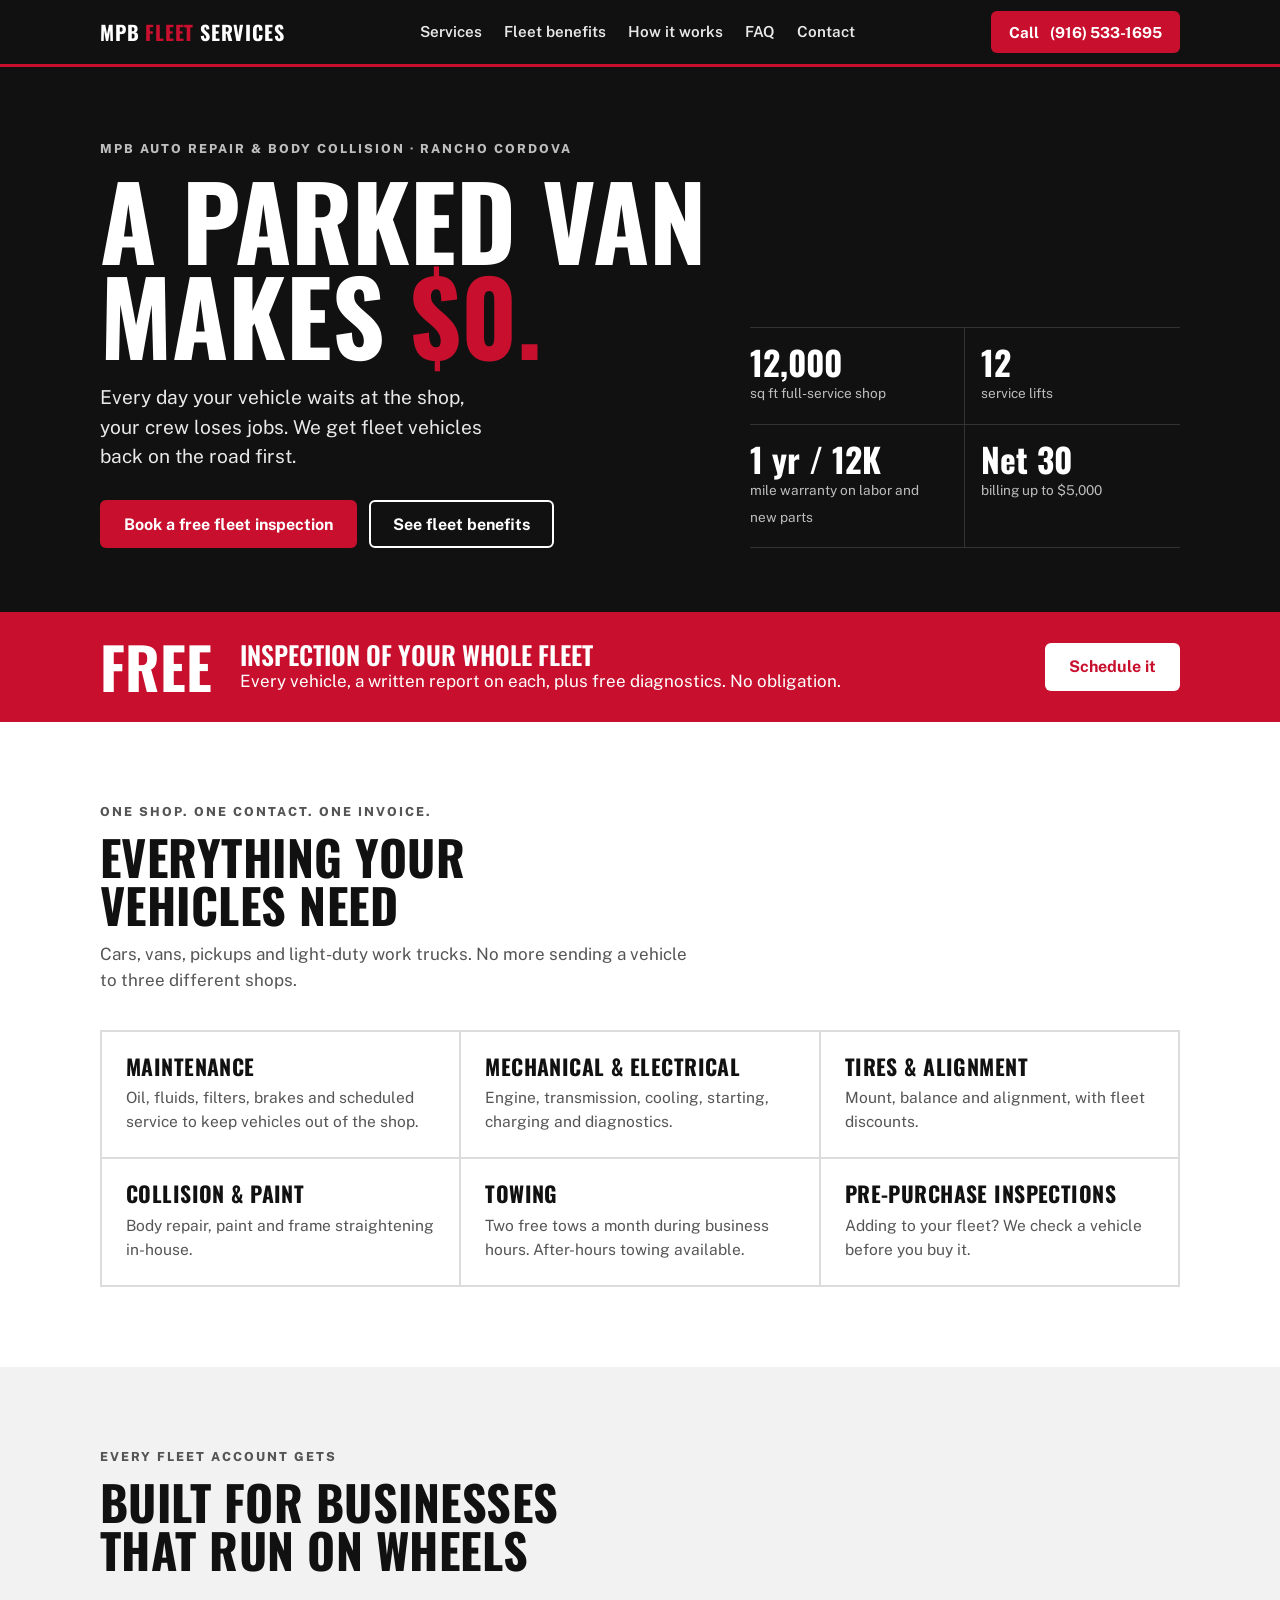
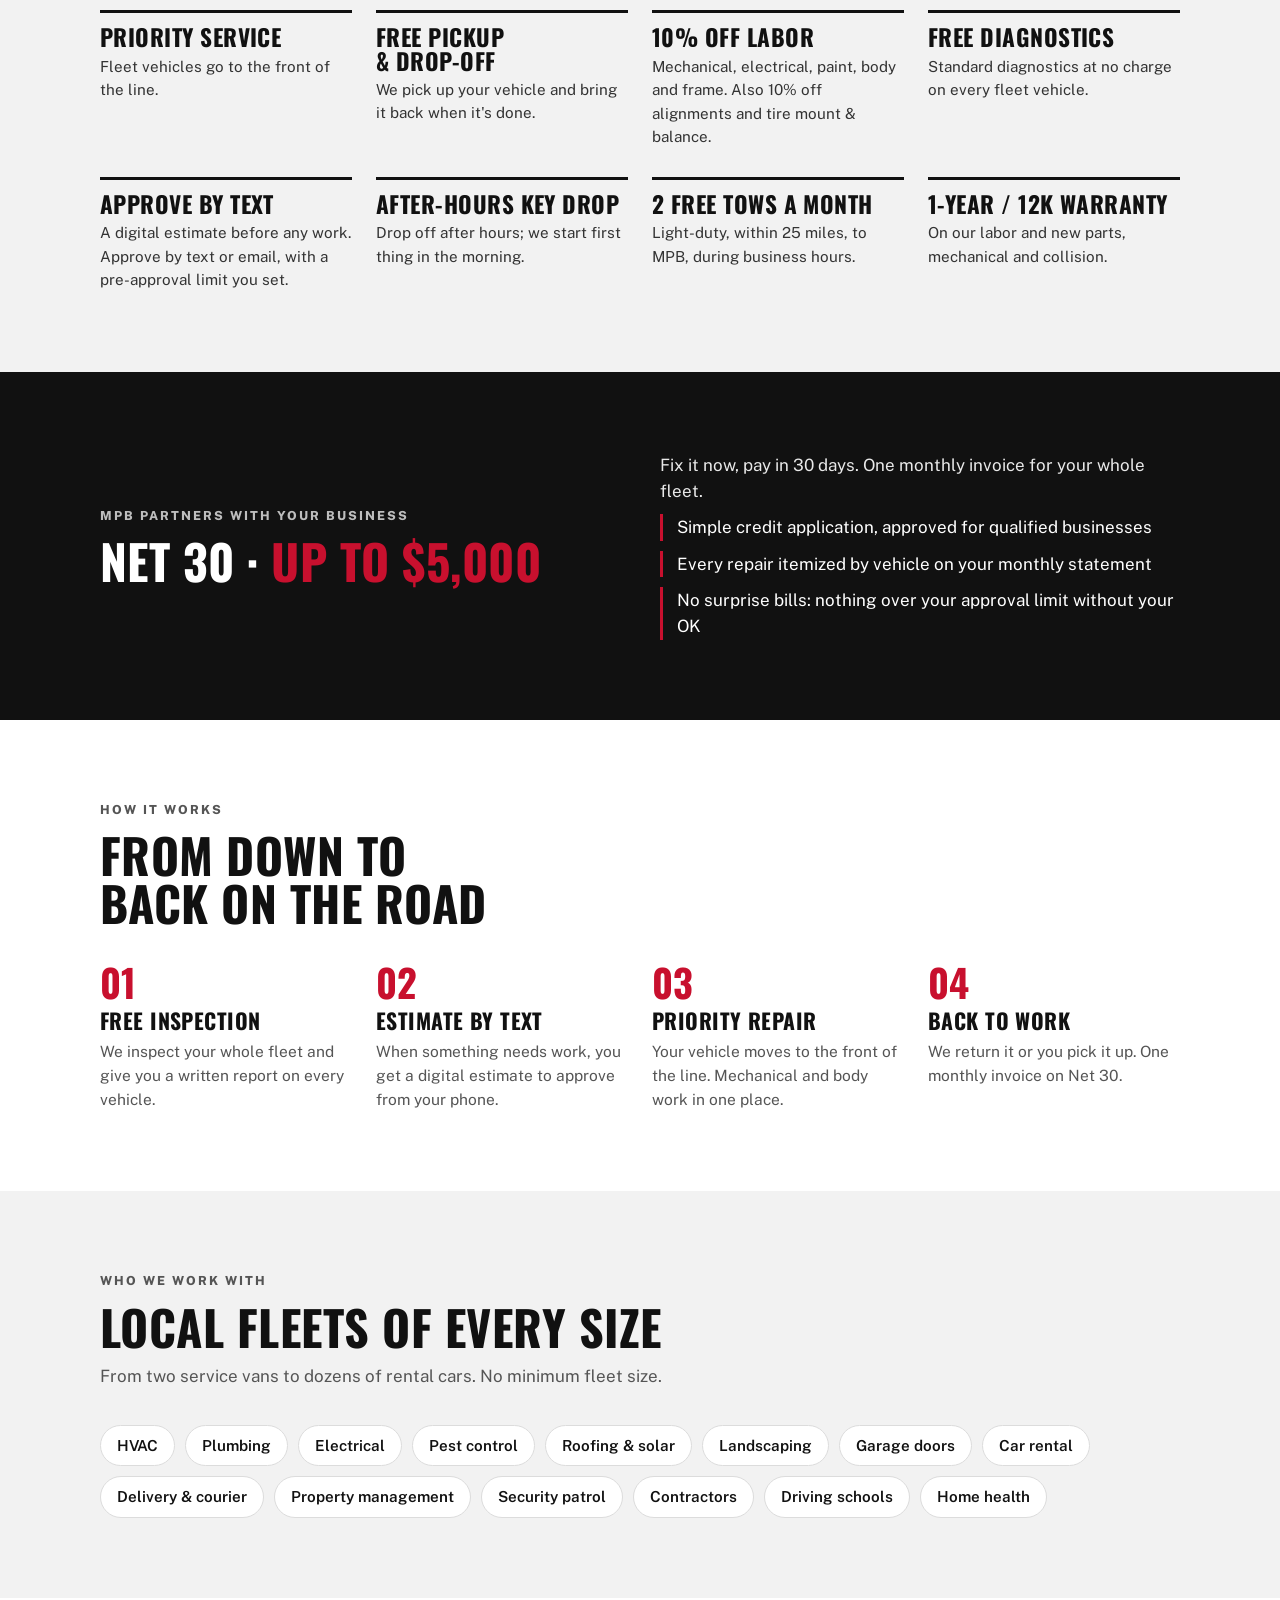
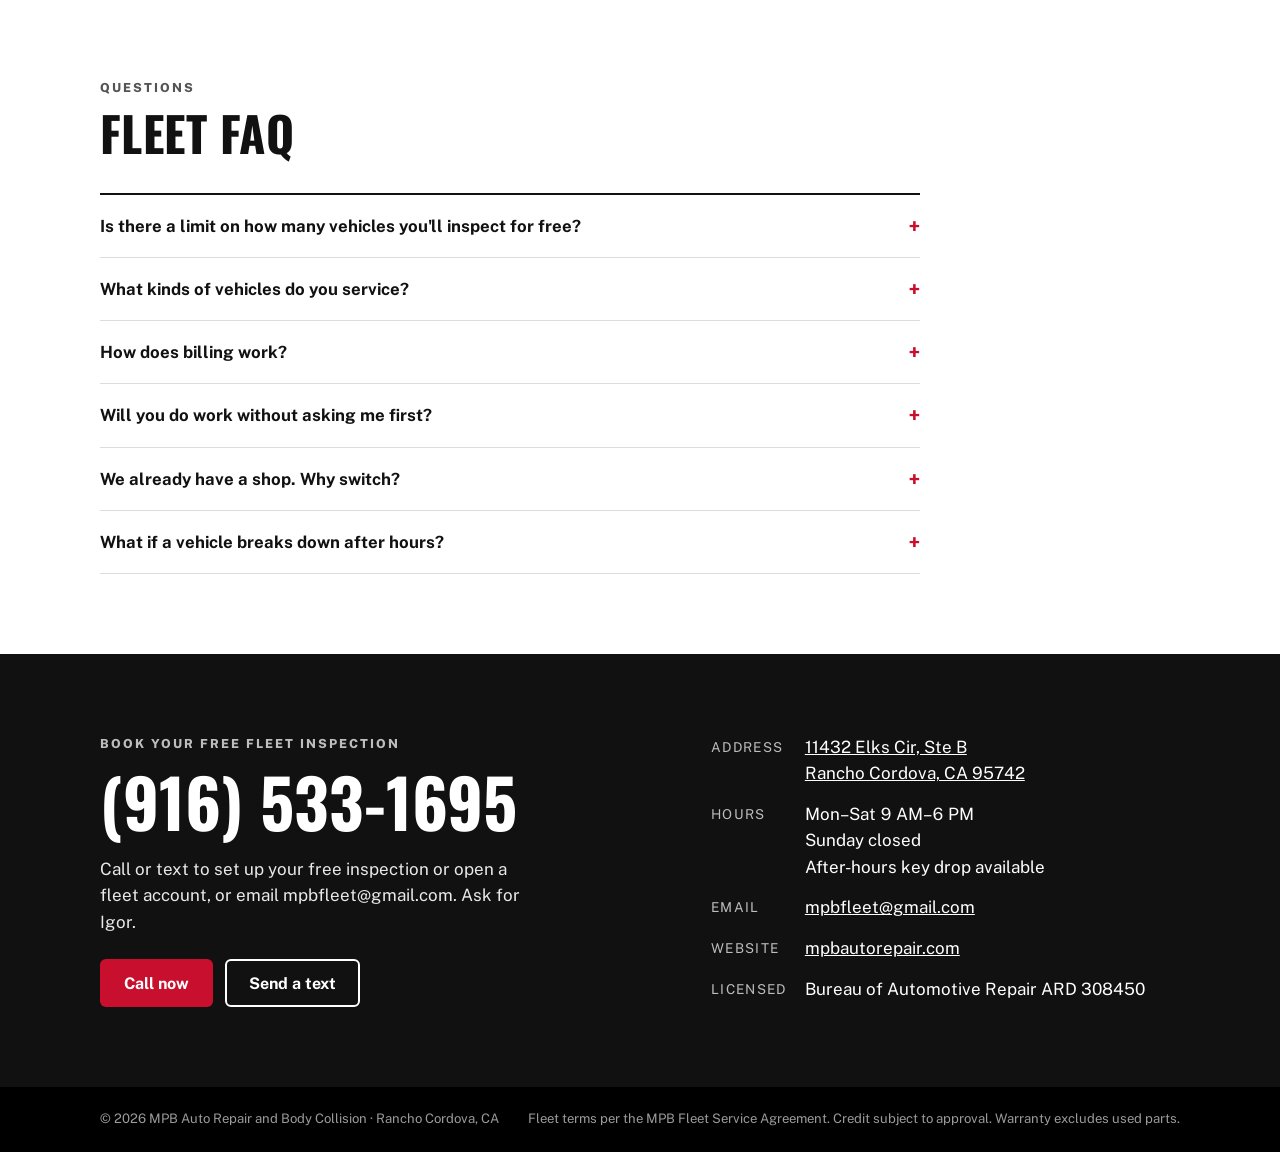
==== index.html @ bd76fc19 "Launch MPB Fleet Services website Co-Authored-By: Claude Opus 5.5 <noreply@anthropic.com> Claude-Ses" ====
<!doctype html>
<html lang="en">
<head>
<meta charset="utf-8">
<meta name="viewport" content="width=device-width,initial-scale=1,viewport-fit=cover">
<link rel="icon" href="data:image/svg+xml,%3Csvg xmlns='http://www.w3.org/2000/svg' viewBox='0 0 64 64'%3E%3Crect width='64' height='64' rx='10' fill='%23111'/%3E%3Ctext x='32' y='43' font-family='Arial' font-weight='700' font-size='26' fill='%23c8102e' text-anchor='middle'%3EMPB%3C/text%3E%3C/svg%3E">
<title>MPB Fleet Services</title>
<meta name="description" content="Fleet maintenance, mechanical, tires, collision and towing for local businesses in Rancho Cordova. Free fleet inspection, priority service and Net 30 billing.">
<link rel="preconnect" href="https://fonts.googleapis.com">
<link rel="stylesheet" href="https://fonts.googleapis.com/css2?family=Oswald:wght@500;600;700&family=Public+Sans:wght@400;500;600;800&display=swap">
<style>
/* Layout: brand-first single page. Black hero, white body, racing-red accents; one column of sections, grids collapse to one column on phones. Single deliberate look (no dark-mode swap). */
:root{
  --ink:#111111; --paper:#ffffff; --soft:#f2f2f2; --line:#dcdcdc; --muted:#555555; --red:#c8102e; --red-dark:#a00d24; --on-dark:#e9e9e9;
  --display:"Oswald","Arial Narrow",Arial,sans-serif; --body:"Public Sans","Helvetica Neue",Arial,sans-serif;
  --wrap:1120px; color-scheme:light;
}
*{box-sizing:border-box}
html{scroll-behavior:smooth}
@media (prefers-reduced-motion:reduce){html{scroll-behavior:auto}}
body{margin:0;background:var(--paper);color:var(--ink);font-family:var(--body);font-size:17px;line-height:1.55}
a{color:inherit}
.wrap{max-width:var(--wrap);margin:0 auto;padding-inline:20px}
h1,h2,h3{font-family:var(--display);text-transform:uppercase;line-height:1;margin:0;text-wrap:balance}
h2{font-size:clamp(2rem,4.5vw,3rem);letter-spacing:.01em}
h3{font-size:1.35rem;letter-spacing:.02em}
.eyebrow{font-size:.78rem;font-weight:800;letter-spacing:.16em;text-transform:uppercase;color:var(--muted)}
.btn{display:inline-flex;align-items:center;justify-content:center;gap:8px;min-height:48px;padding:12px 22px;border-radius:6px;font:700 1rem var(--body);text-decoration:none;border:2px solid transparent;cursor:pointer}
.btn.red{background:var(--red);color:#fff}.btn.red:hover{background:var(--red-dark)}
.btn.ghost{border-color:#fff;color:#fff}.btn.ghost:hover{background:#fff;color:var(--ink)}
.btn.dark{background:var(--ink);color:#fff}
.btn:focus-visible,a:focus-visible{outline:3px solid var(--red);outline-offset:3px}

/* header */
.top{position:sticky;top:env(safe-area-inset-top,0px);z-index:10;background:var(--ink);color:#fff;border-bottom:3px solid var(--red)}
.top .wrap{display:flex;align-items:center;justify-content:space-between;gap:16px;min-height:64px}
.brand{font-family:var(--display);font-weight:700;font-size:1.25rem;letter-spacing:.04em;text-decoration:none;white-space:nowrap}
.brand span{color:var(--red)}
.nav{display:flex;gap:22px;font-weight:600;font-size:.95rem}
.nav a{text-decoration:none;color:var(--on-dark)}.nav a:hover{color:#fff}
.top .btn{min-height:42px;padding:8px 16px;font-size:.95rem}
@media (max-width:860px){.nav{display:none}}
@media (max-width:520px){.top .num{display:none}.brand{font-size:1.1rem}}

/* hero */
.hero{background:var(--ink);color:#fff}
.hero .wrap{display:grid;grid-template-columns:minmax(0,1.4fr) minmax(0,1fr);gap:48px;padding-block:72px 64px;align-items:end}
.hero h1{font-size:clamp(2.6rem,9vw,6.4rem);line-height:.92}
.hero h1 em{font-style:normal;color:var(--red)}
.hero p{color:var(--on-dark);font-size:1.2rem;max-width:34ch;margin:22px 0 28px}
.cta{display:flex;gap:12px;flex-wrap:wrap}
.facts{display:grid;grid-template-columns:repeat(2,minmax(0,1fr));gap:0;border-top:1px solid #333}
.facts div{padding:18px 0;border-bottom:1px solid #333}
.facts div:nth-child(odd){padding-right:16px;border-right:1px solid #333}
.facts div:nth-child(even){padding-left:16px}
.facts b{display:block;font-family:var(--display);font-size:2.1rem;line-height:1;font-variant-numeric:tabular-nums}
.facts span{font-size:.85rem;color:#bdbdbd}
@media (max-width:860px){.hero .wrap{grid-template-columns:1fr;gap:36px;padding-block:48px}}

/* offer band */
.offer{background:var(--red);color:#fff}
.offer .wrap{display:flex;align-items:center;gap:28px;padding-block:26px;flex-wrap:wrap}
.offer .big{font-family:var(--display);font-weight:700;font-size:3.6rem;line-height:1}
.offer .txt{flex:1 1 320px;min-width:0}
.offer .txt strong{display:block;font-family:var(--display);font-weight:600;font-size:1.6rem;text-transform:uppercase;line-height:1.1}
.offer .btn{background:#fff;color:var(--red)}

section{padding-block:80px}
.head{display:flex;flex-direction:column;gap:12px;margin-bottom:36px;max-width:60ch}
.head p{margin:0;color:var(--muted)}

/* services */
.svc{display:grid;grid-template-columns:repeat(3,minmax(0,1fr));gap:2px;background:var(--line);border:2px solid var(--line)}
.svc article{background:var(--paper);padding:24px;display:flex;flex-direction:column;gap:8px;min-width:0}
.svc article p{margin:0;color:var(--muted);font-size:.97rem}
@media (max-width:860px){.svc{grid-template-columns:repeat(2,minmax(0,1fr))}}
@media (max-width:540px){.svc{grid-template-columns:1fr}}

/* benefits */
.benefits{background:var(--soft)}
.ben{display:grid;grid-template-columns:repeat(4,minmax(0,1fr));gap:28px 24px}
.ben div{border-top:3px solid var(--ink);padding-top:12px;display:flex;flex-direction:column;gap:6px;min-width:0}
.ben h3{font-size:1.45rem}
.ben p{margin:0;font-size:.95rem;color:#333}
@media (max-width:960px){.ben{grid-template-columns:repeat(2,minmax(0,1fr))}}
@media (max-width:480px){.ben{grid-template-columns:1fr}}

/* credit */
.credit{background:var(--ink);color:#fff}
.credit .wrap{display:grid;grid-template-columns:minmax(0,1fr) minmax(0,1fr);gap:40px;align-items:center}
.credit h2 span{color:var(--red)}
.credit p{color:var(--on-dark);margin:0 0 10px}
.credit ul{margin:0;padding:0;list-style:none;display:flex;flex-direction:column;gap:10px}
.credit li{border-left:3px solid var(--red);padding-left:14px}
@media (max-width:860px){.credit .wrap{grid-template-columns:1fr}}

/* steps */
.steps{display:grid;grid-template-columns:repeat(4,minmax(0,1fr));gap:24px;counter-reset:s}
.steps li{list-style:none;display:flex;flex-direction:column;gap:8px;min-width:0}
.steps li::before{counter-increment:s;content:counter(s,decimal-leading-zero);font-family:var(--display);font-weight:700;font-size:2.4rem;color:var(--red);line-height:1}
.steps p{margin:0;color:var(--muted);font-size:.97rem}
ol.steps{padding:0;margin:0}
@media (max-width:860px){.steps{grid-template-columns:repeat(2,minmax(0,1fr))}}
@media (max-width:480px){.steps{grid-template-columns:1fr}}

/* who */
.who{background:var(--soft)}
.tags{display:flex;flex-wrap:wrap;gap:10px}
.tags span{background:var(--paper);border:1px solid var(--line);border-radius:999px;padding:8px 16px;font-weight:600;font-size:.95rem}

/* faq */
.faq{display:flex;flex-direction:column;border-top:2px solid var(--ink);max-width:820px}
.faq details{border-bottom:1px solid var(--line)}
.faq summary{cursor:pointer;padding:18px 0;font-weight:700;font-size:1.05rem;list-style:none;display:flex;justify-content:space-between;gap:16px}
.faq summary::after{content:"+";font-family:var(--display);font-size:1.5rem;line-height:1;color:var(--red)}
.faq details[open] summary::after{content:"–"}
.faq p{margin:0 0 18px;color:#333;max-width:65ch}

/* contact */
.contact{background:var(--ink);color:#fff}
.contact .wrap{display:grid;grid-template-columns:minmax(0,1.2fr) minmax(0,1fr);gap:48px}
.contact .phone{font-family:var(--display);font-weight:700;font-size:clamp(2.6rem,7vw,4.2rem);line-height:1;text-decoration:none;display:inline-block;margin:14px 0 22px}
.contact dl{margin:0;display:grid;grid-template-columns:auto minmax(0,1fr);gap:10px 18px}
.contact dt{color:#bdbdbd;font-size:.85rem;text-transform:uppercase;letter-spacing:.1em;padding-top:3px}
.contact dd{margin:0}
.hours{font-variant-numeric:tabular-nums}
@media (max-width:860px){.contact .wrap{grid-template-columns:1fr;gap:36px}}

footer{background:#000;color:#9a9a9a;font-size:.82rem;padding-block:22px}
footer .wrap{display:flex;justify-content:space-between;gap:12px;flex-wrap:wrap}
</style>
<meta property="og:title" content="MPB Fleet Services · Rancho Cordova">
<meta property="og:description" content="Free inspection of your whole fleet. Priority service, free pickup and drop-off, Net 30 billing.">
</head>
<body>
<header class="top">
  <div class="wrap">
    <a class="brand" href="#top">MPB <span>FLEET</span> SERVICES</a>
    <nav class="nav" aria-label="Sections">
      <a href="#services">Services</a>
      <a href="#benefits">Fleet benefits</a>
      <a href="#how">How it works</a>
      <a href="#faq">FAQ</a>
      <a href="#contact">Contact</a>
    </nav>
    <a class="btn red" href="tel:+19165331695">Call<span class="num">&nbsp;(916) 533-1695</span></a>
  </div>
</header>

<main id="top">
  <div class="hero">
    <div class="wrap">
      <div>
        <div class="eyebrow" style="color:#bdbdbd">MPB Auto Repair &amp; Body Collision · Rancho Cordova</div>
        <h1 style="margin-top:14px"><span style="white-space:nowrap">A parked van</span><br>makes <em>$0.</em></h1>
        <p>Every day your vehicle waits at the shop, your crew loses jobs. We get fleet vehicles back on the road first.</p>
        <div class="cta">
          <a class="btn red" href="#contact">Book a free fleet inspection</a>
          <a class="btn ghost" href="#benefits">See fleet benefits</a>
        </div>
      </div>
      <div class="facts" aria-label="Shop at a glance">
        <div><b>12,000</b><span>sq ft full-service shop</span></div>
        <div><b>12</b><span>service lifts</span></div>
        <div><b>1 yr / 12K</b><span>mile warranty on labor and new parts</span></div>
        <div><b>Net 30</b><span>billing up to $5,000</span></div>
      </div>
    </div>
  </div>

  <div class="offer">
    <div class="wrap">
      <div class="big">FREE</div>
      <div class="txt"><strong>Inspection of your whole fleet</strong>Every vehicle, a written report on each, plus free diagnostics. No obligation.</div>
      <a class="btn" href="#contact">Schedule it</a>
    </div>
  </div>

  <section id="services">
    <div class="wrap">
      <div class="head">
        <div class="eyebrow">One shop. One contact. One invoice.</div>
        <h2>Everything your vehicles need</h2>
        <p>Cars, vans, pickups and light-duty work trucks. No more sending a vehicle to three different shops.</p>
      </div>
      <div class="svc">
        <article><h3>Maintenance</h3><p>Oil, fluids, filters, brakes and scheduled service to keep vehicles out of the shop.</p></article>
        <article><h3>Mechanical &amp; electrical</h3><p>Engine, transmission, cooling, starting, charging and diagnostics.</p></article>
        <article><h3>Tires &amp; alignment</h3><p>Mount, balance and alignment, with fleet discounts.</p></article>
        <article><h3>Collision &amp; paint</h3><p>Body repair, paint and frame straightening in-house.</p></article>
        <article><h3>Towing</h3><p>Two free tows a month during business hours. After-hours towing available.</p></article>
        <article><h3>Pre-purchase inspections</h3><p>Adding to your fleet? We check a vehicle before you buy it.</p></article>
      </div>
    </div>
  </section>

  <section id="benefits" class="benefits">
    <div class="wrap">
      <div class="head">
        <div class="eyebrow">Every fleet account gets</div>
        <h2>Built for businesses that run on wheels</h2>
      </div>
      <div class="ben">
        <div><h3>Priority service</h3><p>Fleet vehicles go to the front of the line.</p></div>
        <div><h3>Free pickup &amp; drop-off</h3><p>We pick up your vehicle and bring it back when it's done.</p></div>
        <div><h3>10% off labor</h3><p>Mechanical, electrical, paint, body and frame. Also 10% off alignments and tire mount &amp; balance.</p></div>
        <div><h3>Free diagnostics</h3><p>Standard diagnostics at no charge on every fleet vehicle.</p></div>
        <div><h3>Approve by text</h3><p>A digital estimate before any work. Approve by text or email, with a pre-approval limit you set.</p></div>
        <div><h3>After-hours key drop</h3><p>Drop off after hours; we start first thing in the morning.</p></div>
        <div><h3>2 free tows a month</h3><p>Light-duty, within 25 miles, to MPB, during business hours.</p></div>
        <div><h3>1-year / 12K warranty</h3><p>On our labor and new parts, mechanical and collision.</p></div>
      </div>
    </div>
  </section>

  <section class="credit">
    <div class="wrap">
      <div>
        <div class="eyebrow" style="color:#bdbdbd">MPB partners with your business</div>
        <h2 style="margin-top:12px">Net 30 · <span>up to $5,000</span></h2>
      </div>
      <div>
        <p>Fix it now, pay in 30 days. One monthly invoice for your whole fleet.</p>
        <ul>
          <li>Simple credit application, approved for qualified businesses</li>
          <li>Every repair itemized by vehicle on your monthly statement</li>
          <li>No surprise bills: nothing over your approval limit without your OK</li>
        </ul>
      </div>
    </div>
  </section>

  <section id="how">
    <div class="wrap">
      <div class="head">
        <div class="eyebrow">How it works</div>
        <h2>From down to back on the road</h2>
      </div>
      <ol class="steps">
        <li><h3>Free inspection</h3><p>We inspect your whole fleet and give you a written report on every vehicle.</p></li>
        <li><h3>Estimate by text</h3><p>When something needs work, you get a digital estimate to approve from your phone.</p></li>
        <li><h3>Priority repair</h3><p>Your vehicle moves to the front of the line. Mechanical and body work in one place.</p></li>
        <li><h3>Back to work</h3><p>We return it or you pick it up. One monthly invoice on Net 30.</p></li>
      </ol>
    </div>
  </section>

  <section class="who">
    <div class="wrap">
      <div class="head">
        <div class="eyebrow">Who we work with</div>
        <h2>Local fleets of every size</h2>
        <p>From two service vans to dozens of rental cars. No minimum fleet size.</p>
      </div>
      <div class="tags">
        <span>HVAC</span><span>Plumbing</span><span>Electrical</span><span>Pest control</span><span>Roofing &amp; solar</span><span>Landscaping</span><span>Garage doors</span><span>Car rental</span><span>Delivery &amp; courier</span><span>Property management</span><span>Security patrol</span><span>Contractors</span><span>Driving schools</span><span>Home health</span>
      </div>
    </div>
  </section>

  <section id="faq">
    <div class="wrap">
      <div class="head"><div class="eyebrow">Questions</div><h2>Fleet FAQ</h2></div>
      <div class="faq">
        <details><summary>Is there a limit on how many vehicles you'll inspect for free?</summary><p>No. We'll inspect every vehicle in your fleet and give you a written report on each one.</p></details>
        <details><summary>What kinds of vehicles do you service?</summary><p>Cars, vans, pickups and light-duty work trucks. We don't service heavy commercial trucks.</p></details>
        <details><summary>How does billing work?</summary><p>Approved fleet accounts get Net 30 terms with up to $5,000 in credit and one monthly invoice. You can also pay per visit.</p></details>
        <details><summary>Will you do work without asking me first?</summary><p>No. Every repair starts with a digital estimate. You approve by text or email, and you set a pre-approval limit so small jobs don't wait on a call.</p></details>
        <details><summary>We already have a shop. Why switch?</summary><p>You don't have to switch everything. Many fleets use us for overflow, body work, or when their main shop is backed up. The free inspection is a no-risk way to see how we work.</p></details>
        <details><summary>What if a vehicle breaks down after hours?</summary><p>Use our after-hours key drop and we'll start first thing. Emergency and after-hours towing is available and billed separately.</p></details>
      </div>
    </div>
  </section>

  <section id="contact" class="contact">
    <div class="wrap">
      <div>
        <div class="eyebrow" style="color:#bdbdbd">Book your free fleet inspection</div>
        <a class="phone" href="tel:+19165331695">(916) 533-1695</a>
        <p style="color:var(--on-dark);max-width:44ch;margin:0 0 24px">Call or text to set up your free inspection or open a fleet account, or email mpbfleet@gmail.com. Ask for Igor.</p>
        <div class="cta"><a class="btn red" href="tel:+19165331695">Call now</a><a class="btn ghost" href="sms:+19165331695">Send a text</a></div>
      </div>
      <dl>
        <dt>Address</dt><dd><a href="https://www.google.com/maps/search/?api=1&amp;query=11432+Elks+Cir+Ste+B+Rancho+Cordova+CA+95742">11432 Elks Cir, Ste B<br>Rancho Cordova, CA 95742</a></dd>
        <dt>Hours</dt><dd class="hours">Mon–Sat 9 AM–6 PM<br>Sunday closed<br>After-hours key drop available</dd>
        <dt>Email</dt><dd><a href="mailto:mpbfleet@gmail.com">mpbfleet@gmail.com</a></dd>
        <dt>Website</dt><dd><a href="https://mpbautorepair.com">mpbautorepair.com</a></dd>
        <dt>Licensed</dt><dd>Bureau of Automotive Repair ARD 308450</dd>
      </dl>
    </div>
  </section>
</main>

<footer>
  <div class="wrap">
    <span>© 2026 MPB Auto Repair and Body Collision · Rancho Cordova, CA</span>
    <span>Fleet terms per the MPB Fleet Service Agreement. Credit subject to approval. Warranty excludes used parts.</span>
  </div>
</footer>

</body>
</html>
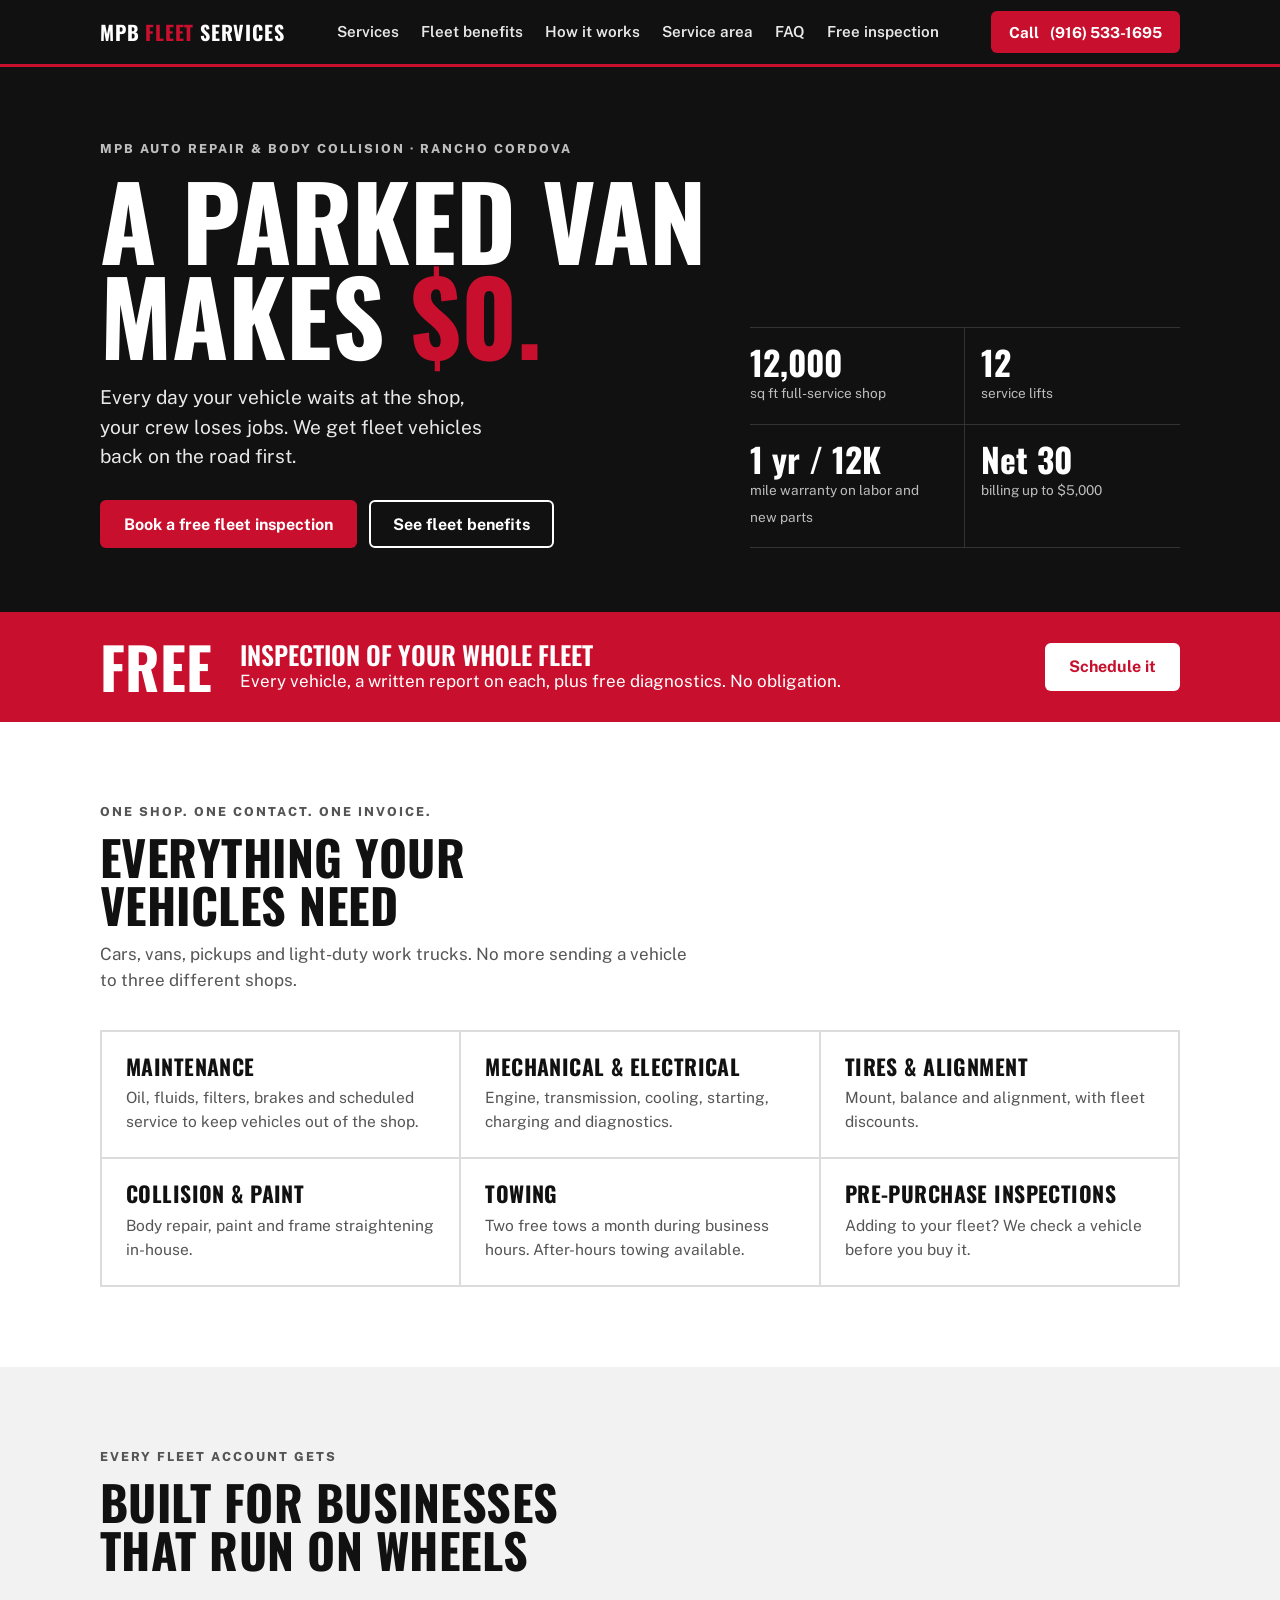
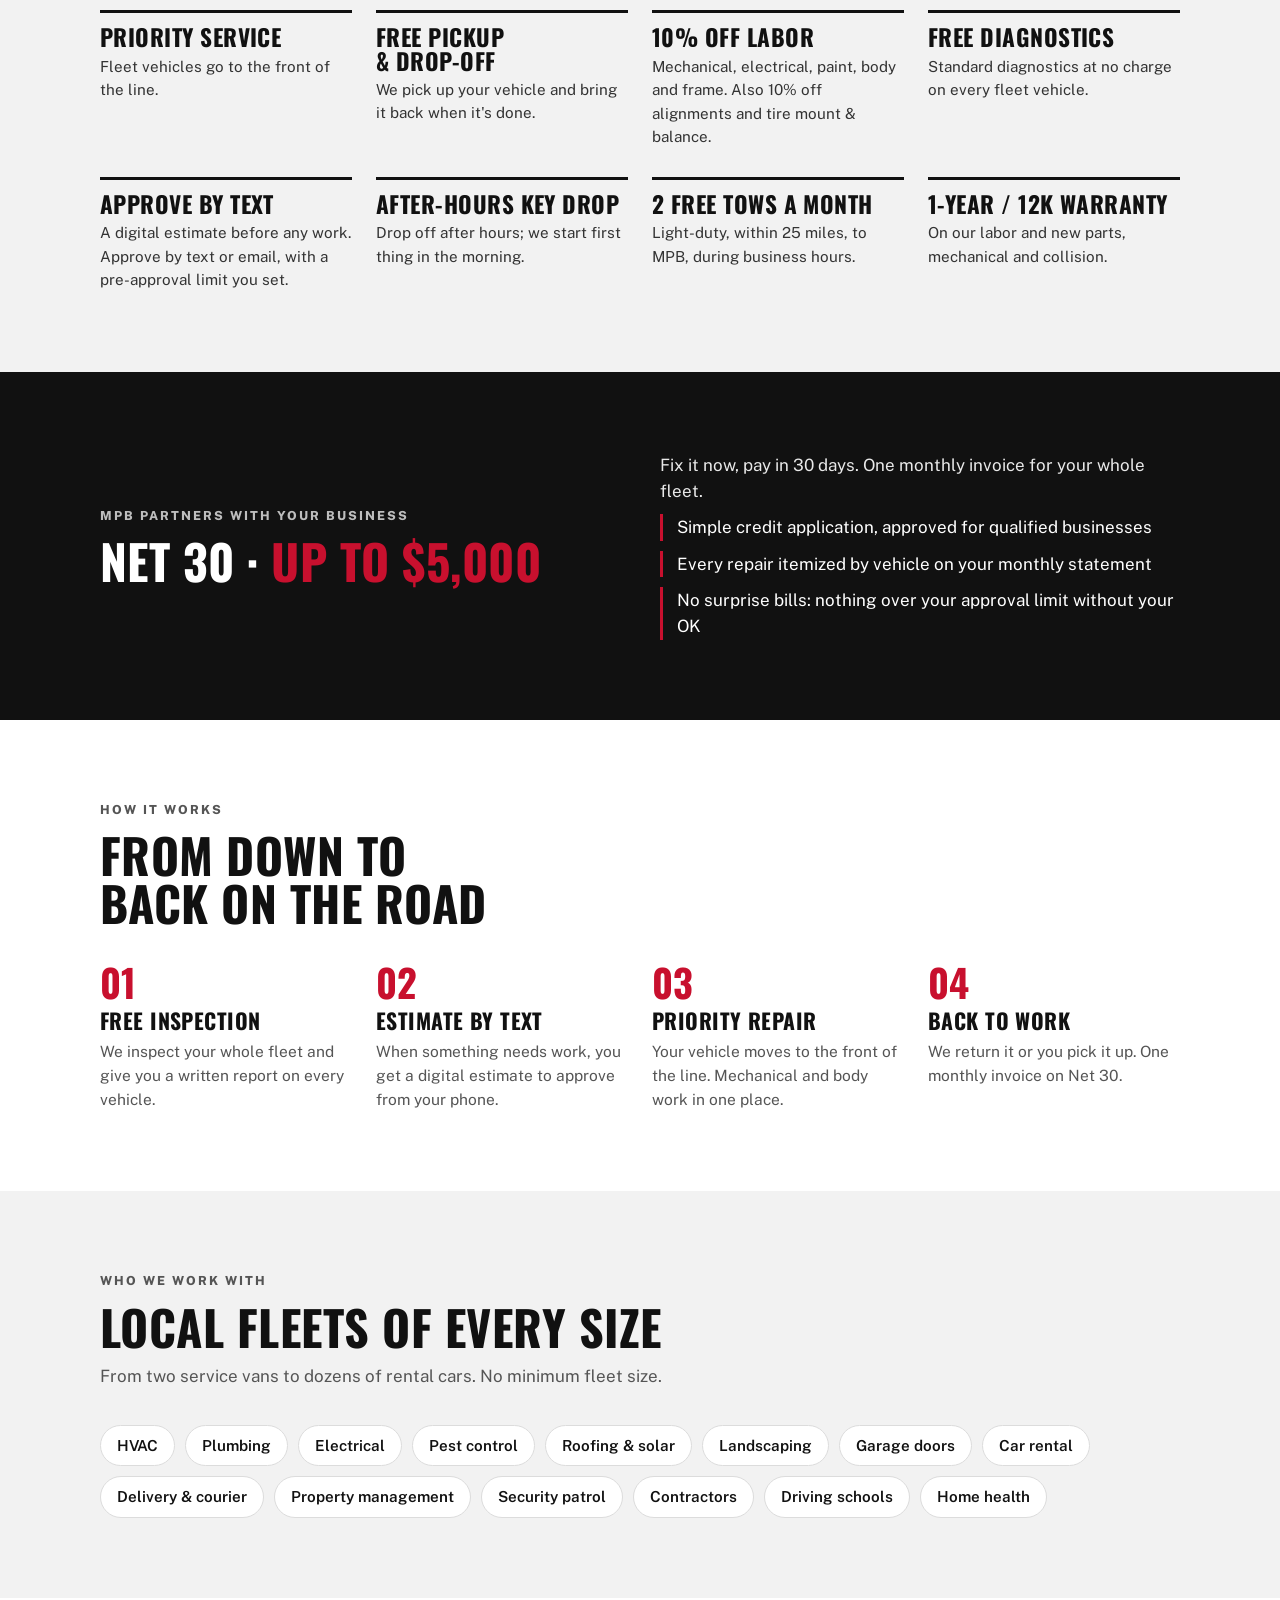
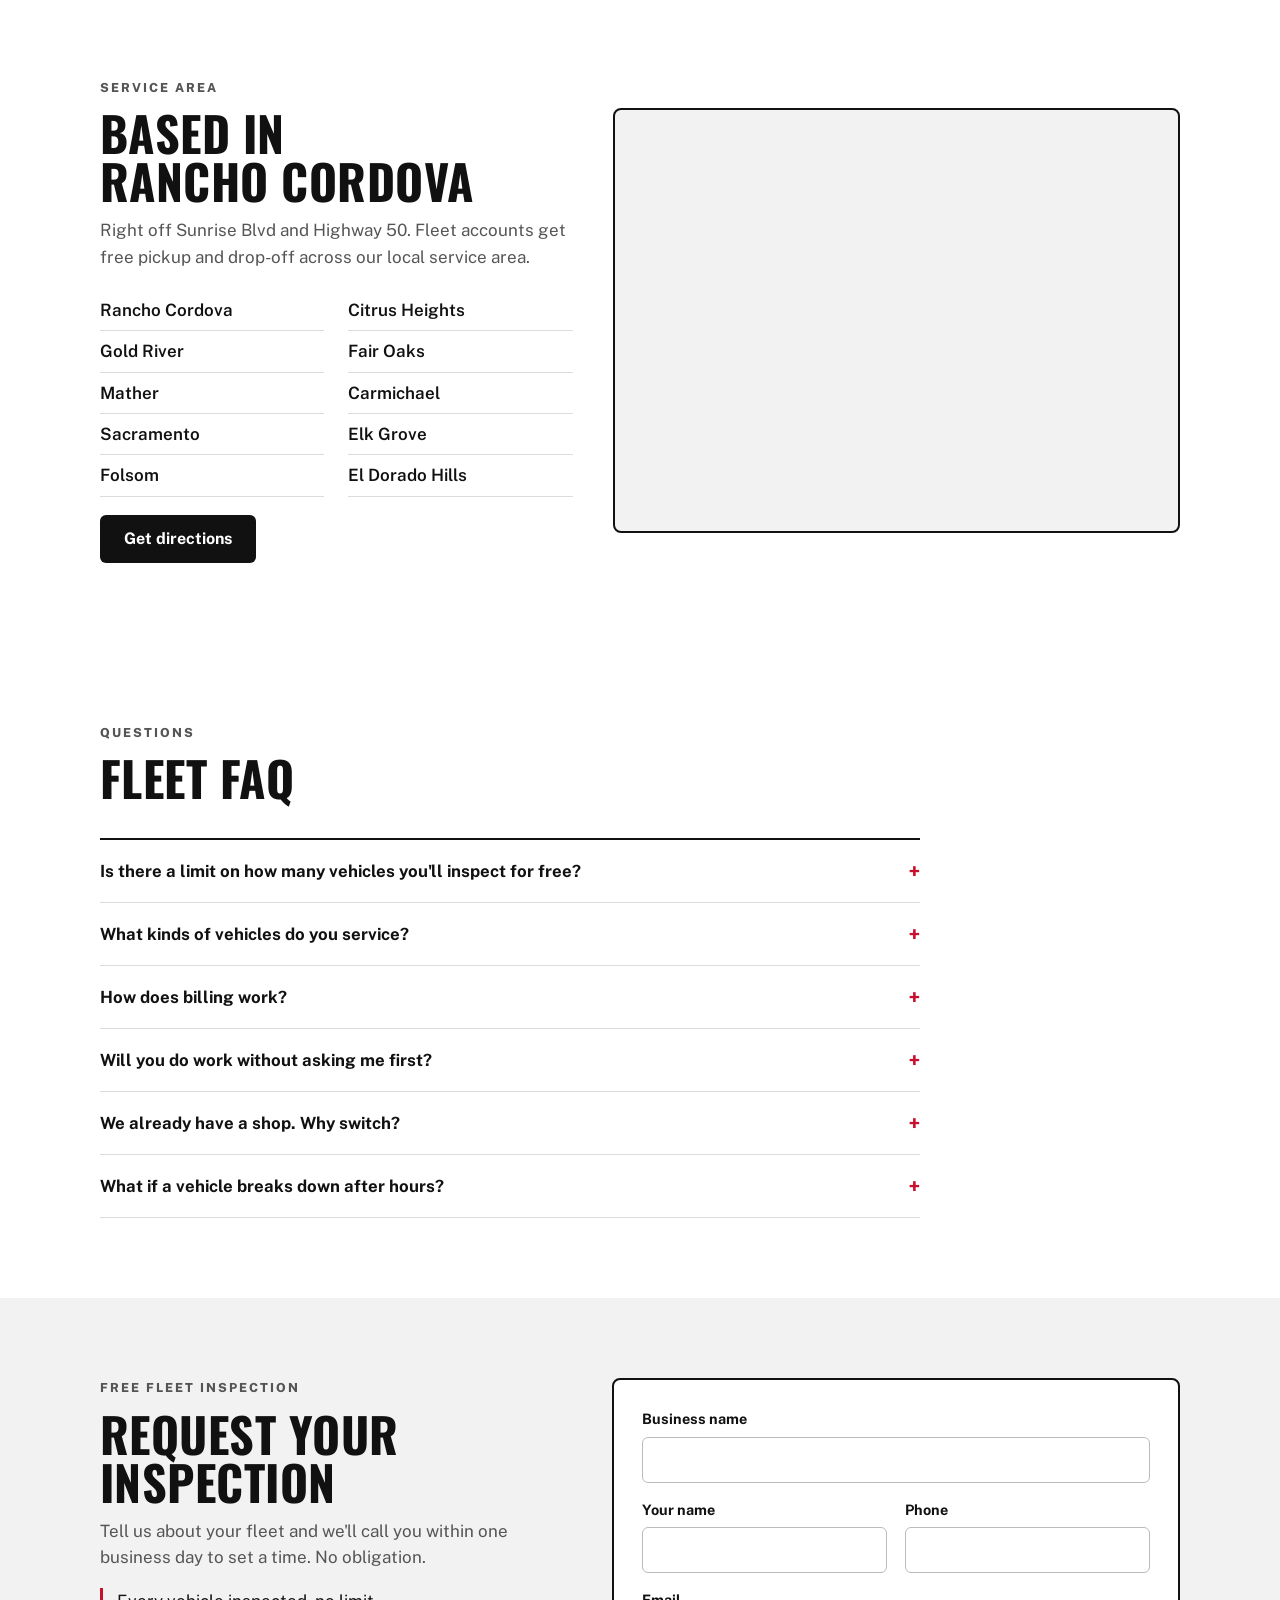
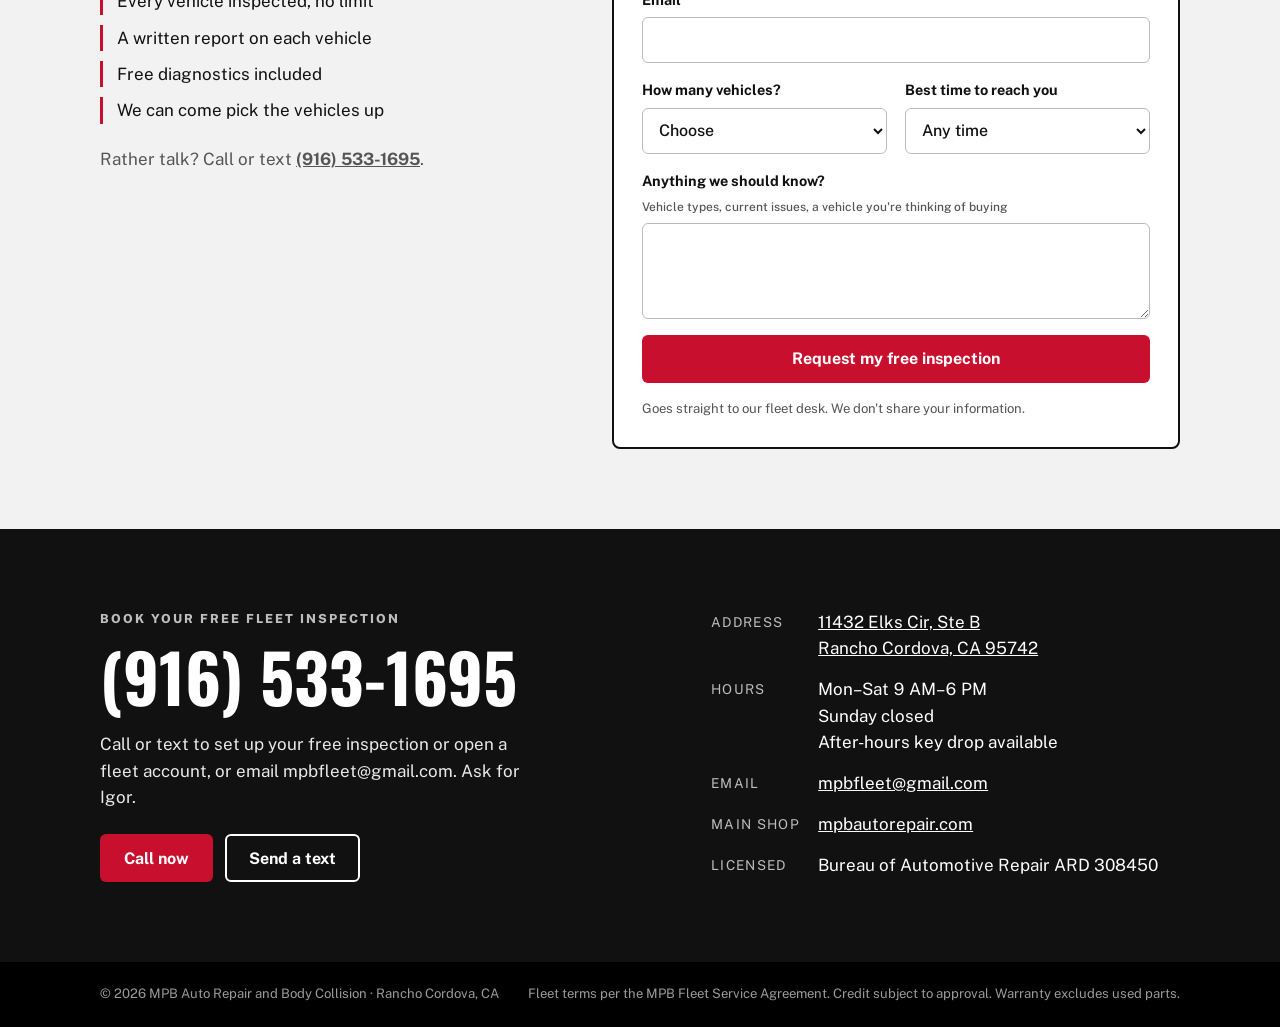
==== commit 3ca48632: "Add free inspection request form, service area map, thank-you and 404 pages, SEO basics Co-Authored-" ====
--- a/index.html
+++ b/index.html
@@ -4,7 +4,7 @@
 <meta charset="utf-8">
 <meta name="viewport" content="width=device-width,initial-scale=1,viewport-fit=cover">
 <link rel="icon" href="data:image/svg+xml,%3Csvg xmlns='http://www.w3.org/2000/svg' viewBox='0 0 64 64'%3E%3Crect width='64' height='64' rx='10' fill='%23111'/%3E%3Ctext x='32' y='43' font-family='Arial' font-weight='700' font-size='26' fill='%23c8102e' text-anchor='middle'%3EMPB%3C/text%3E%3C/svg%3E">
-<title>MPB Fleet Services</title>
+<title>MPB Fleet Services · Fleet Repair in Rancho Cordova, CA</title>
 <meta name="description" content="Fleet maintenance, mechanical, tires, collision and towing for local businesses in Rancho Cordova. Free fleet inspection, priority service and Net 30 billing.">
 <link rel="preconnect" href="https://fonts.googleapis.com">
 <link rel="stylesheet" href="https://fonts.googleapis.com/css2?family=Oswald:wght@500;600;700&family=Public+Sans:wght@400;500;600;800&display=swap">
@@ -65,7 +65,7 @@
 .offer .txt strong{display:block;font-family:var(--display);font-weight:600;font-size:1.6rem;text-transform:uppercase;line-height:1.1}
 .offer .btn{background:#fff;color:var(--red)}
 
-section{padding-block:80px}
+section{padding-block:80px;scroll-margin-top:64px}
 .head{display:flex;flex-direction:column;gap:12px;margin-bottom:36px;max-width:60ch}
 .head p{margin:0;color:var(--muted)}
 
@@ -126,11 +126,43 @@
 .hours{font-variant-numeric:tabular-nums}
 @media (max-width:860px){.contact .wrap{grid-template-columns:1fr;gap:36px}}
 
+/* request form */
+.request{background:var(--soft)}
+.request .wrap{display:grid;grid-template-columns:minmax(0,.9fr) minmax(0,1.1fr);gap:48px;align-items:start}
+.request ul{margin:18px 0 0;padding:0;list-style:none;display:flex;flex-direction:column;gap:10px}
+.request li{border-left:3px solid var(--red);padding-left:14px}
+form.card{background:var(--paper);border:2px solid var(--ink);border-radius:8px;padding:28px;display:grid;grid-template-columns:repeat(2,minmax(0,1fr));gap:16px 18px}
+form.card .full{grid-column:1/-1}
+form.card label{display:flex;flex-direction:column;gap:6px;font-weight:700;font-size:.9rem;min-width:0}
+form.card label small{font-weight:500;color:var(--muted)}
+form.card input,form.card select,form.card textarea{font:500 1rem var(--body);color:var(--ink);background:#fff;border:1.5px solid #bbb;border-radius:6px;padding:11px 12px;min-height:46px;width:100%}
+form.card textarea{min-height:96px;resize:vertical}
+form.card input:focus,form.card select:focus,form.card textarea:focus{outline:3px solid var(--red);outline-offset:1px;border-color:var(--ink)}
+form.card .btn{width:100%}
+form.card .note{font-size:.82rem;color:var(--muted);margin:0}
+.hp{position:absolute;left:-9999px}
+@media (max-width:860px){.request .wrap{grid-template-columns:1fr;gap:32px}}
+@media (max-width:520px){form.card{grid-template-columns:1fr;padding:20px}}
+
+/* service area */
+.area .wrap{display:grid;grid-template-columns:minmax(0,1fr) minmax(0,1.2fr);gap:40px;align-items:center}
+.area .map{aspect-ratio:4/3;width:100%;border:2px solid var(--ink);border-radius:8px;overflow:hidden;background:var(--soft)}
+.area iframe{width:100%;height:100%;border:0;display:block}
+.cities{columns:2;column-gap:24px;margin:20px 0 0;padding:0;list-style:none}
+.cities li{padding:7px 0;border-bottom:1px solid var(--line);font-weight:600;break-inside:avoid}
+@media (max-width:860px){.area .wrap{grid-template-columns:1fr}}
+
 footer{background:#000;color:#9a9a9a;font-size:.82rem;padding-block:22px}
 footer .wrap{display:flex;justify-content:space-between;gap:12px;flex-wrap:wrap}
 </style>
+<link rel="canonical" href="https://mpbfleet.com/">
+<meta property="og:type" content="website">
+<meta property="og:url" content="https://mpbfleet.com/">
 <meta property="og:title" content="MPB Fleet Services · Rancho Cordova">
 <meta property="og:description" content="Free inspection of your whole fleet. Priority service, free pickup and drop-off, Net 30 billing.">
+<script type="application/ld+json">
+{"@context":"https://schema.org","@type":"AutoRepair","name":"MPB Fleet Services","alternateName":"MPB Auto Repair and Body Collision","url":"https://mpbfleet.com/","telephone":"+1-916-533-1695","email":"mpbfleet@gmail.com","address":{"@type":"PostalAddress","streetAddress":"11432 Elks Cir, Ste B","addressLocality":"Rancho Cordova","addressRegion":"CA","postalCode":"95742","addressCountry":"US"},"openingHoursSpecification":[{"@type":"OpeningHoursSpecification","dayOfWeek":["Monday","Tuesday","Wednesday","Thursday","Friday","Saturday"],"opens":"09:00","closes":"18:00"}],"areaServed":["Rancho Cordova","Gold River","Mather","Sacramento","Folsom","Citrus Heights","Fair Oaks","Carmichael","Elk Grove","El Dorado Hills"],"sameAs":["https://mpbautorepair.com"]}
+</script>
 </head>
 <body>
 <header class="top">
@@ -140,8 +172,9 @@
       <a href="#services">Services</a>
       <a href="#benefits">Fleet benefits</a>
       <a href="#how">How it works</a>
+      <a href="#area">Service area</a>
       <a href="#faq">FAQ</a>
-      <a href="#contact">Contact</a>
+      <a href="#request">Free inspection</a>
     </nav>
     <a class="btn red" href="tel:+19165331695">Call<span class="num">&nbsp;(916) 533-1695</span></a>
   </div>
@@ -155,7 +188,7 @@
         <h1 style="margin-top:14px"><span style="white-space:nowrap">A parked van</span><br>makes <em>$0.</em></h1>
         <p>Every day your vehicle waits at the shop, your crew loses jobs. We get fleet vehicles back on the road first.</p>
         <div class="cta">
-          <a class="btn red" href="#contact">Book a free fleet inspection</a>
+          <a class="btn red" href="#request">Book a free fleet inspection</a>
           <a class="btn ghost" href="#benefits">See fleet benefits</a>
         </div>
       </div>
@@ -172,7 +205,7 @@
     <div class="wrap">
       <div class="big">FREE</div>
       <div class="txt"><strong>Inspection of your whole fleet</strong>Every vehicle, a written report on each, plus free diagnostics. No obligation.</div>
-      <a class="btn" href="#contact">Schedule it</a>
+      <a class="btn" href="#request">Schedule it</a>
     </div>
   </div>
 
@@ -258,6 +291,23 @@
     </div>
   </section>
 
+  <section id="area" class="area">
+    <div class="wrap">
+      <div>
+        <div class="head" style="margin-bottom:0">
+          <div class="eyebrow">Service area</div>
+          <h2>Based in Rancho Cordova</h2>
+          <p>Right off Sunrise Blvd and Highway 50. Fleet accounts get free pickup and drop-off across our local service area.</p>
+        </div>
+        <ul class="cities">
+          <li>Rancho Cordova</li><li>Gold River</li><li>Mather</li><li>Sacramento</li><li>Folsom</li><li>Citrus Heights</li><li>Fair Oaks</li><li>Carmichael</li><li>Elk Grove</li><li>El Dorado Hills</li>
+        </ul>
+        <p style="margin:18px 0 0"><a class="btn dark" href="https://www.google.com/maps/dir/?api=1&amp;destination=11432+Elks+Cir+Ste+B+Rancho+Cordova+CA+95742">Get directions</a></p>
+      </div>
+      <div class="map"><iframe title="Map to MPB at 11432 Elks Cir, Rancho Cordova" loading="lazy" referrerpolicy="no-referrer-when-downgrade" src="https://maps.google.com/maps?q=11432%20Elks%20Cir%20Ste%20B%2C%20Rancho%20Cordova%2C%20CA%2095742&amp;z=13&amp;output=embed"></iframe></div>
+    </div>
+  </section>
+
   <section id="faq">
     <div class="wrap">
       <div class="head"><div class="eyebrow">Questions</div><h2>Fleet FAQ</h2></div>
@@ -272,6 +322,49 @@
     </div>
   </section>
 
+  <section id="request" class="request">
+    <div class="wrap">
+      <div>
+        <div class="head" style="margin-bottom:0">
+          <div class="eyebrow">Free fleet inspection</div>
+          <h2>Request your inspection</h2>
+          <p>Tell us about your fleet and we'll call you within one business day to set a time. No obligation.</p>
+        </div>
+        <ul>
+          <li>Every vehicle inspected, no limit</li>
+          <li>A written report on each vehicle</li>
+          <li>Free diagnostics included</li>
+          <li>We can come pick the vehicles up</li>
+        </ul>
+        <p style="margin:22px 0 0;color:var(--muted)">Rather talk? Call or text <a href="tel:+19165331695"><b>(916) 533-1695</b></a>.</p>
+      </div>
+      <form class="card" action="https://formsubmit.co/mpbfleet@gmail.com" method="POST">
+        <input type="hidden" name="_subject" value="New fleet inspection request · mpbfleet.com">
+        <input type="hidden" name="_template" value="table">
+        <input type="hidden" name="_captcha" value="false">
+        <input type="hidden" name="_next" value="https://mpbfleet.com/thanks.html">
+        <input type="text" name="_honey" class="hp" tabindex="-1" autocomplete="off" aria-hidden="true">
+        <label class="full">Business name<input name="Business" required autocomplete="organization"></label>
+        <label>Your name<input name="Name" required autocomplete="name"></label>
+        <label>Phone<input name="Phone" type="tel" required autocomplete="tel" inputmode="tel"></label>
+        <label class="full">Email<input name="email" type="email" autocomplete="email"></label>
+        <label>How many vehicles?
+          <select name="Fleet size" required>
+            <option value="">Choose</option><option>1–2</option><option>3–5</option><option>6–10</option><option>11–25</option><option>26+</option>
+          </select>
+        </label>
+        <label>Best time to reach you
+          <select name="Best time">
+            <option>Any time</option><option>Morning</option><option>Afternoon</option>
+          </select>
+        </label>
+        <label class="full">Anything we should know? <small>Vehicle types, current issues, a vehicle you're thinking of buying</small><textarea name="Notes"></textarea></label>
+        <div class="full"><button class="btn red" type="submit">Request my free inspection</button></div>
+        <p class="note full">Goes straight to our fleet desk. We don't share your information.</p>
+      </form>
+    </div>
+  </section>
+
   <section id="contact" class="contact">
     <div class="wrap">
       <div>
@@ -284,7 +377,7 @@
         <dt>Address</dt><dd><a href="https://www.google.com/maps/search/?api=1&amp;query=11432+Elks+Cir+Ste+B+Rancho+Cordova+CA+95742">11432 Elks Cir, Ste B<br>Rancho Cordova, CA 95742</a></dd>
         <dt>Hours</dt><dd class="hours">Mon–Sat 9 AM–6 PM<br>Sunday closed<br>After-hours key drop available</dd>
         <dt>Email</dt><dd><a href="mailto:mpbfleet@gmail.com">mpbfleet@gmail.com</a></dd>
-        <dt>Website</dt><dd><a href="https://mpbautorepair.com">mpbautorepair.com</a></dd>
+        <dt>Main shop</dt><dd><a href="https://mpbautorepair.com">mpbautorepair.com</a></dd>
         <dt>Licensed</dt><dd>Bureau of Automotive Repair ARD 308450</dd>
       </dl>
     </div>
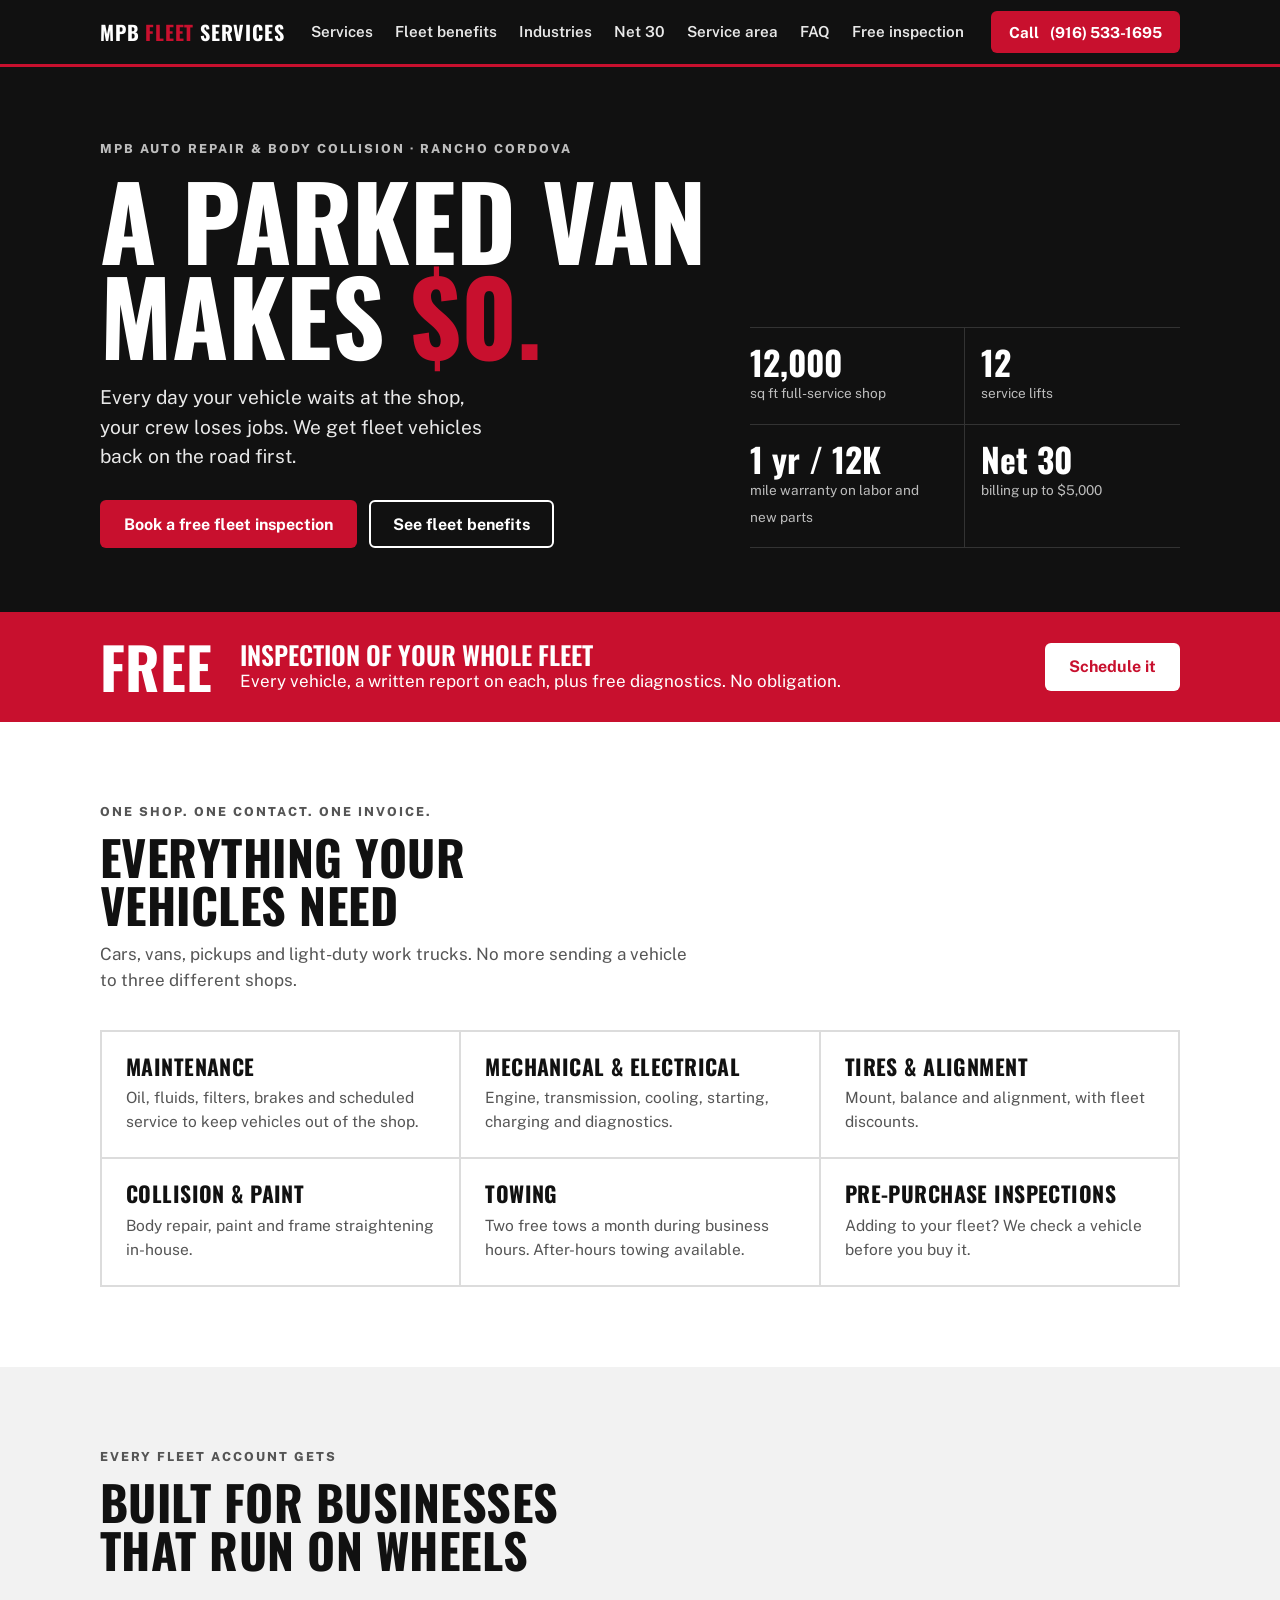
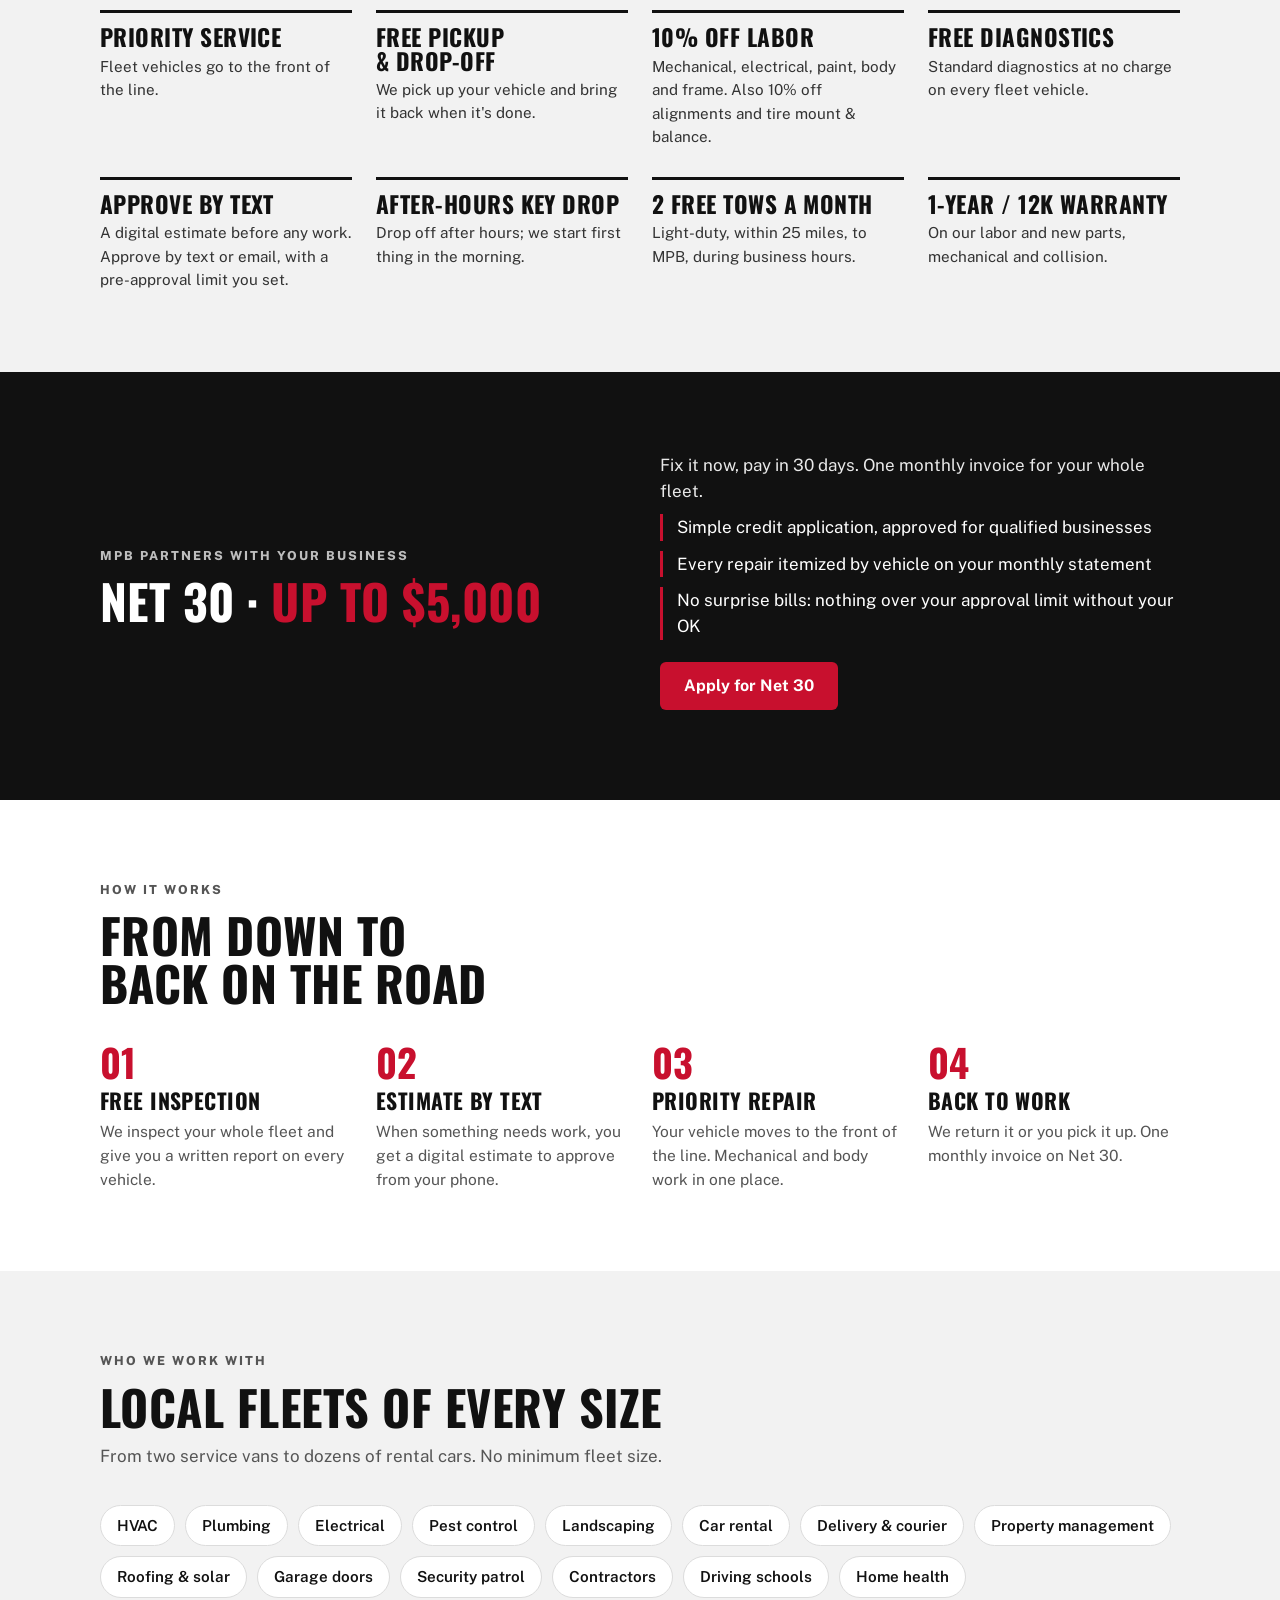
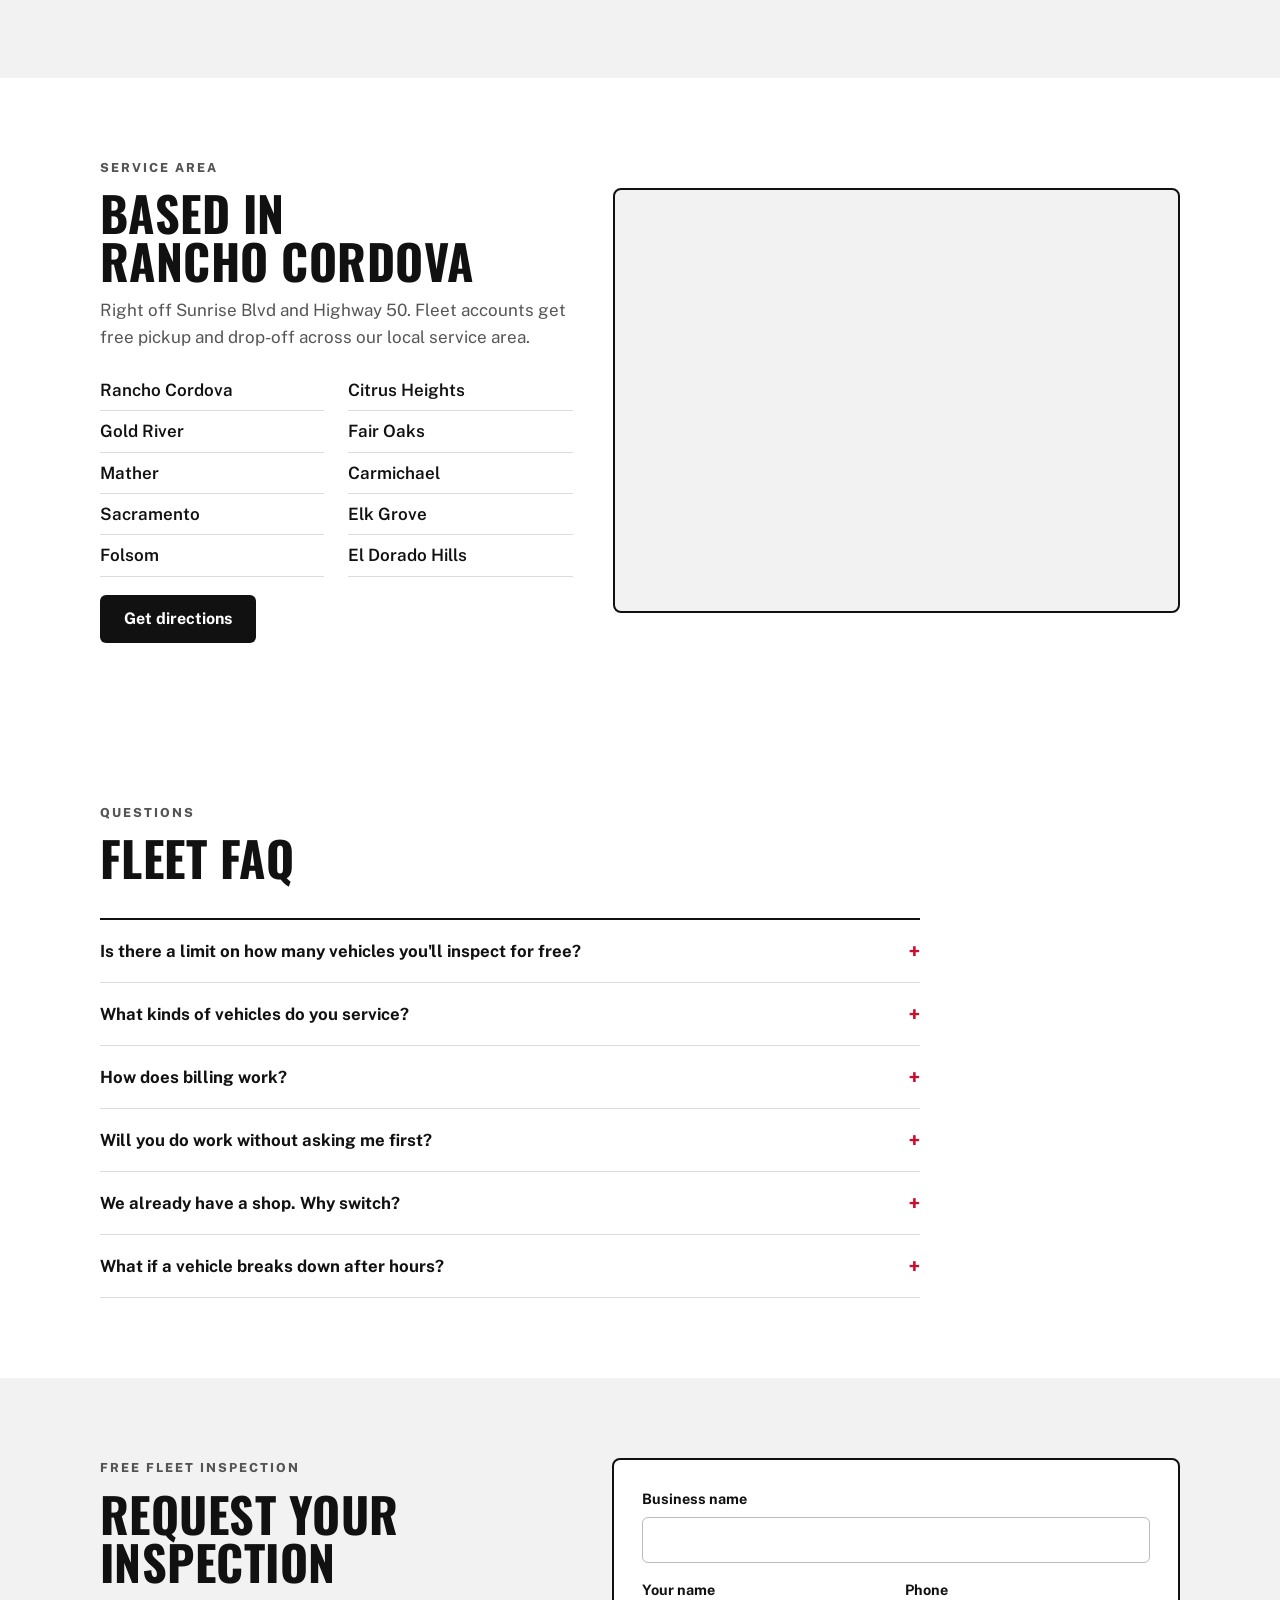
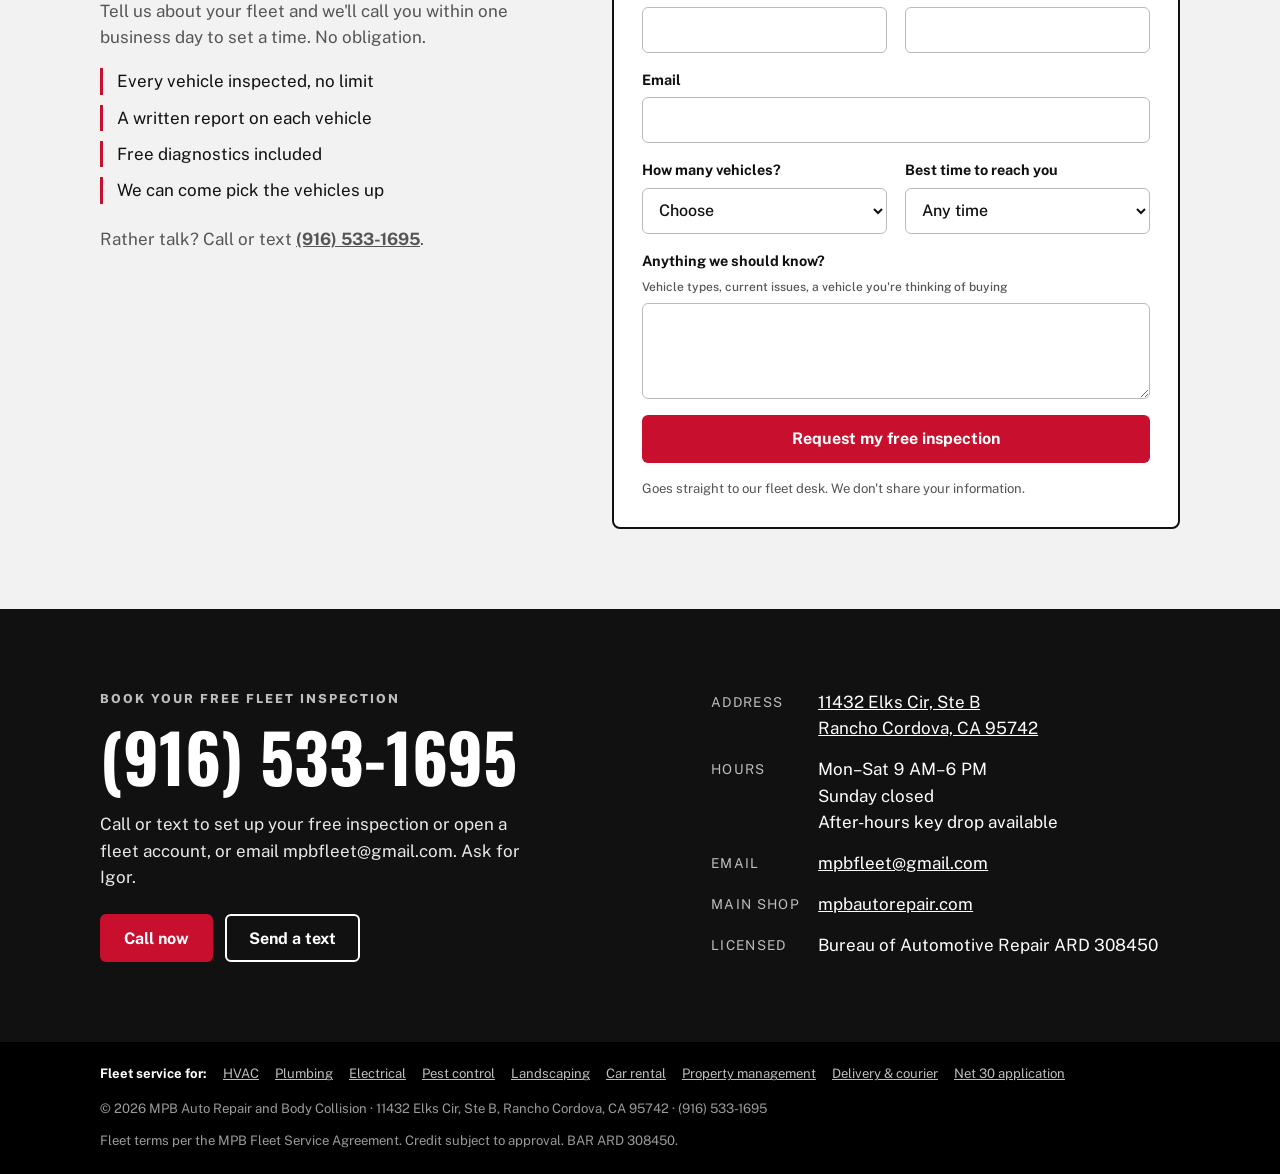
==== commit 2d6f1fae: "Add 8 industry pages, Net 30 credit application, shared stylesheet, expanded sitemap Co-Authored-By:" ====
--- a/index.html
+++ b/index.html
@@ -8,153 +8,7 @@
 <meta name="description" content="Fleet maintenance, mechanical, tires, collision and towing for local businesses in Rancho Cordova. Free fleet inspection, priority service and Net 30 billing.">
 <link rel="preconnect" href="https://fonts.googleapis.com">
 <link rel="stylesheet" href="https://fonts.googleapis.com/css2?family=Oswald:wght@500;600;700&family=Public+Sans:wght@400;500;600;800&display=swap">
-<style>
-/* Layout: brand-first single page. Black hero, white body, racing-red accents; one column of sections, grids collapse to one column on phones. Single deliberate look (no dark-mode swap). */
-:root{
-  --ink:#111111; --paper:#ffffff; --soft:#f2f2f2; --line:#dcdcdc; --muted:#555555; --red:#c8102e; --red-dark:#a00d24; --on-dark:#e9e9e9;
-  --display:"Oswald","Arial Narrow",Arial,sans-serif; --body:"Public Sans","Helvetica Neue",Arial,sans-serif;
-  --wrap:1120px; color-scheme:light;
-}
-*{box-sizing:border-box}
-html{scroll-behavior:smooth}
-@media (prefers-reduced-motion:reduce){html{scroll-behavior:auto}}
-body{margin:0;background:var(--paper);color:var(--ink);font-family:var(--body);font-size:17px;line-height:1.55}
-a{color:inherit}
-.wrap{max-width:var(--wrap);margin:0 auto;padding-inline:20px}
-h1,h2,h3{font-family:var(--display);text-transform:uppercase;line-height:1;margin:0;text-wrap:balance}
-h2{font-size:clamp(2rem,4.5vw,3rem);letter-spacing:.01em}
-h3{font-size:1.35rem;letter-spacing:.02em}
-.eyebrow{font-size:.78rem;font-weight:800;letter-spacing:.16em;text-transform:uppercase;color:var(--muted)}
-.btn{display:inline-flex;align-items:center;justify-content:center;gap:8px;min-height:48px;padding:12px 22px;border-radius:6px;font:700 1rem var(--body);text-decoration:none;border:2px solid transparent;cursor:pointer}
-.btn.red{background:var(--red);color:#fff}.btn.red:hover{background:var(--red-dark)}
-.btn.ghost{border-color:#fff;color:#fff}.btn.ghost:hover{background:#fff;color:var(--ink)}
-.btn.dark{background:var(--ink);color:#fff}
-.btn:focus-visible,a:focus-visible{outline:3px solid var(--red);outline-offset:3px}
-
-/* header */
-.top{position:sticky;top:env(safe-area-inset-top,0px);z-index:10;background:var(--ink);color:#fff;border-bottom:3px solid var(--red)}
-.top .wrap{display:flex;align-items:center;justify-content:space-between;gap:16px;min-height:64px}
-.brand{font-family:var(--display);font-weight:700;font-size:1.25rem;letter-spacing:.04em;text-decoration:none;white-space:nowrap}
-.brand span{color:var(--red)}
-.nav{display:flex;gap:22px;font-weight:600;font-size:.95rem}
-.nav a{text-decoration:none;color:var(--on-dark)}.nav a:hover{color:#fff}
-.top .btn{min-height:42px;padding:8px 16px;font-size:.95rem}
-@media (max-width:860px){.nav{display:none}}
-@media (max-width:520px){.top .num{display:none}.brand{font-size:1.1rem}}
-
-/* hero */
-.hero{background:var(--ink);color:#fff}
-.hero .wrap{display:grid;grid-template-columns:minmax(0,1.4fr) minmax(0,1fr);gap:48px;padding-block:72px 64px;align-items:end}
-.hero h1{font-size:clamp(2.6rem,9vw,6.4rem);line-height:.92}
-.hero h1 em{font-style:normal;color:var(--red)}
-.hero p{color:var(--on-dark);font-size:1.2rem;max-width:34ch;margin:22px 0 28px}
-.cta{display:flex;gap:12px;flex-wrap:wrap}
-.facts{display:grid;grid-template-columns:repeat(2,minmax(0,1fr));gap:0;border-top:1px solid #333}
-.facts div{padding:18px 0;border-bottom:1px solid #333}
-.facts div:nth-child(odd){padding-right:16px;border-right:1px solid #333}
-.facts div:nth-child(even){padding-left:16px}
-.facts b{display:block;font-family:var(--display);font-size:2.1rem;line-height:1;font-variant-numeric:tabular-nums}
-.facts span{font-size:.85rem;color:#bdbdbd}
-@media (max-width:860px){.hero .wrap{grid-template-columns:1fr;gap:36px;padding-block:48px}}
-
-/* offer band */
-.offer{background:var(--red);color:#fff}
-.offer .wrap{display:flex;align-items:center;gap:28px;padding-block:26px;flex-wrap:wrap}
-.offer .big{font-family:var(--display);font-weight:700;font-size:3.6rem;line-height:1}
-.offer .txt{flex:1 1 320px;min-width:0}
-.offer .txt strong{display:block;font-family:var(--display);font-weight:600;font-size:1.6rem;text-transform:uppercase;line-height:1.1}
-.offer .btn{background:#fff;color:var(--red)}
-
-section{padding-block:80px;scroll-margin-top:64px}
-.head{display:flex;flex-direction:column;gap:12px;margin-bottom:36px;max-width:60ch}
-.head p{margin:0;color:var(--muted)}
-
-/* services */
-.svc{display:grid;grid-template-columns:repeat(3,minmax(0,1fr));gap:2px;background:var(--line);border:2px solid var(--line)}
-.svc article{background:var(--paper);padding:24px;display:flex;flex-direction:column;gap:8px;min-width:0}
-.svc article p{margin:0;color:var(--muted);font-size:.97rem}
-@media (max-width:860px){.svc{grid-template-columns:repeat(2,minmax(0,1fr))}}
-@media (max-width:540px){.svc{grid-template-columns:1fr}}
-
-/* benefits */
-.benefits{background:var(--soft)}
-.ben{display:grid;grid-template-columns:repeat(4,minmax(0,1fr));gap:28px 24px}
-.ben div{border-top:3px solid var(--ink);padding-top:12px;display:flex;flex-direction:column;gap:6px;min-width:0}
-.ben h3{font-size:1.45rem}
-.ben p{margin:0;font-size:.95rem;color:#333}
-@media (max-width:960px){.ben{grid-template-columns:repeat(2,minmax(0,1fr))}}
-@media (max-width:480px){.ben{grid-template-columns:1fr}}
-
-/* credit */
-.credit{background:var(--ink);color:#fff}
-.credit .wrap{display:grid;grid-template-columns:minmax(0,1fr) minmax(0,1fr);gap:40px;align-items:center}
-.credit h2 span{color:var(--red)}
-.credit p{color:var(--on-dark);margin:0 0 10px}
-.credit ul{margin:0;padding:0;list-style:none;display:flex;flex-direction:column;gap:10px}
-.credit li{border-left:3px solid var(--red);padding-left:14px}
-@media (max-width:860px){.credit .wrap{grid-template-columns:1fr}}
-
-/* steps */
-.steps{display:grid;grid-template-columns:repeat(4,minmax(0,1fr));gap:24px;counter-reset:s}
-.steps li{list-style:none;display:flex;flex-direction:column;gap:8px;min-width:0}
-.steps li::before{counter-increment:s;content:counter(s,decimal-leading-zero);font-family:var(--display);font-weight:700;font-size:2.4rem;color:var(--red);line-height:1}
-.steps p{margin:0;color:var(--muted);font-size:.97rem}
-ol.steps{padding:0;margin:0}
-@media (max-width:860px){.steps{grid-template-columns:repeat(2,minmax(0,1fr))}}
-@media (max-width:480px){.steps{grid-template-columns:1fr}}
-
-/* who */
-.who{background:var(--soft)}
-.tags{display:flex;flex-wrap:wrap;gap:10px}
-.tags span{background:var(--paper);border:1px solid var(--line);border-radius:999px;padding:8px 16px;font-weight:600;font-size:.95rem}
-
-/* faq */
-.faq{display:flex;flex-direction:column;border-top:2px solid var(--ink);max-width:820px}
-.faq details{border-bottom:1px solid var(--line)}
-.faq summary{cursor:pointer;padding:18px 0;font-weight:700;font-size:1.05rem;list-style:none;display:flex;justify-content:space-between;gap:16px}
-.faq summary::after{content:"+";font-family:var(--display);font-size:1.5rem;line-height:1;color:var(--red)}
-.faq details[open] summary::after{content:"–"}
-.faq p{margin:0 0 18px;color:#333;max-width:65ch}
-
-/* contact */
-.contact{background:var(--ink);color:#fff}
-.contact .wrap{display:grid;grid-template-columns:minmax(0,1.2fr) minmax(0,1fr);gap:48px}
-.contact .phone{font-family:var(--display);font-weight:700;font-size:clamp(2.6rem,7vw,4.2rem);line-height:1;text-decoration:none;display:inline-block;margin:14px 0 22px}
-.contact dl{margin:0;display:grid;grid-template-columns:auto minmax(0,1fr);gap:10px 18px}
-.contact dt{color:#bdbdbd;font-size:.85rem;text-transform:uppercase;letter-spacing:.1em;padding-top:3px}
-.contact dd{margin:0}
-.hours{font-variant-numeric:tabular-nums}
-@media (max-width:860px){.contact .wrap{grid-template-columns:1fr;gap:36px}}
-
-/* request form */
-.request{background:var(--soft)}
-.request .wrap{display:grid;grid-template-columns:minmax(0,.9fr) minmax(0,1.1fr);gap:48px;align-items:start}
-.request ul{margin:18px 0 0;padding:0;list-style:none;display:flex;flex-direction:column;gap:10px}
-.request li{border-left:3px solid var(--red);padding-left:14px}
-form.card{background:var(--paper);border:2px solid var(--ink);border-radius:8px;padding:28px;display:grid;grid-template-columns:repeat(2,minmax(0,1fr));gap:16px 18px}
-form.card .full{grid-column:1/-1}
-form.card label{display:flex;flex-direction:column;gap:6px;font-weight:700;font-size:.9rem;min-width:0}
-form.card label small{font-weight:500;color:var(--muted)}
-form.card input,form.card select,form.card textarea{font:500 1rem var(--body);color:var(--ink);background:#fff;border:1.5px solid #bbb;border-radius:6px;padding:11px 12px;min-height:46px;width:100%}
-form.card textarea{min-height:96px;resize:vertical}
-form.card input:focus,form.card select:focus,form.card textarea:focus{outline:3px solid var(--red);outline-offset:1px;border-color:var(--ink)}
-form.card .btn{width:100%}
-form.card .note{font-size:.82rem;color:var(--muted);margin:0}
-.hp{position:absolute;left:-9999px}
-@media (max-width:860px){.request .wrap{grid-template-columns:1fr;gap:32px}}
-@media (max-width:520px){form.card{grid-template-columns:1fr;padding:20px}}
-
-/* service area */
-.area .wrap{display:grid;grid-template-columns:minmax(0,1fr) minmax(0,1.2fr);gap:40px;align-items:center}
-.area .map{aspect-ratio:4/3;width:100%;border:2px solid var(--ink);border-radius:8px;overflow:hidden;background:var(--soft)}
-.area iframe{width:100%;height:100%;border:0;display:block}
-.cities{columns:2;column-gap:24px;margin:20px 0 0;padding:0;list-style:none}
-.cities li{padding:7px 0;border-bottom:1px solid var(--line);font-weight:600;break-inside:avoid}
-@media (max-width:860px){.area .wrap{grid-template-columns:1fr}}
-
-footer{background:#000;color:#9a9a9a;font-size:.82rem;padding-block:22px}
-footer .wrap{display:flex;justify-content:space-between;gap:12px;flex-wrap:wrap}
-</style>
+<link rel="stylesheet" href="/styles.css">
 <link rel="canonical" href="https://mpbfleet.com/">
 <meta property="og:type" content="website">
 <meta property="og:url" content="https://mpbfleet.com/">
@@ -171,7 +25,8 @@
     <nav class="nav" aria-label="Sections">
       <a href="#services">Services</a>
       <a href="#benefits">Fleet benefits</a>
-      <a href="#how">How it works</a>
+      <a href="#who">Industries</a>
+      <a href="/credit-application/">Net 30</a>
       <a href="#area">Service area</a>
       <a href="#faq">FAQ</a>
       <a href="#request">Free inspection</a>
@@ -259,6 +114,7 @@
           <li>Every repair itemized by vehicle on your monthly statement</li>
           <li>No surprise bills: nothing over your approval limit without your OK</li>
         </ul>
+        <p style="margin-top:22px"><a class="btn red" href="/credit-application/">Apply for Net 30</a></p>
       </div>
     </div>
   </section>
@@ -278,7 +134,7 @@
     </div>
   </section>
 
-  <section class="who">
+  <section id="who" class="who">
     <div class="wrap">
       <div class="head">
         <div class="eyebrow">Who we work with</div>
@@ -286,7 +142,7 @@
         <p>From two service vans to dozens of rental cars. No minimum fleet size.</p>
       </div>
       <div class="tags">
-        <span>HVAC</span><span>Plumbing</span><span>Electrical</span><span>Pest control</span><span>Roofing &amp; solar</span><span>Landscaping</span><span>Garage doors</span><span>Car rental</span><span>Delivery &amp; courier</span><span>Property management</span><span>Security patrol</span><span>Contractors</span><span>Driving schools</span><span>Home health</span>
+        <a href="/hvac/">HVAC</a><a href="/plumbing/">Plumbing</a><a href="/electrical/">Electrical</a><a href="/pest-control/">Pest control</a><a href="/landscaping/">Landscaping</a><a href="/rental-cars/">Car rental</a><a href="/delivery/">Delivery &amp; courier</a><a href="/property-management/">Property management</a><span>Roofing &amp; solar</span><span>Garage doors</span><span>Security patrol</span><span>Contractors</span><span>Driving schools</span><span>Home health</span>
       </div>
     </div>
   </section>
@@ -385,9 +241,12 @@
 </main>
 
 <footer>
-  <div class="wrap">
-    <span>© 2026 MPB Auto Repair and Body Collision · Rancho Cordova, CA</span>
-    <span>Fleet terms per the MPB Fleet Service Agreement. Credit subject to approval. Warranty excludes used parts.</span>
+  <div class="wrap" style="flex-direction:column;gap:14px">
+    <div class="flinks"><b style="color:#fff">Fleet service for:</b><a href="/hvac/">HVAC</a><a href="/plumbing/">Plumbing</a><a href="/electrical/">Electrical</a><a href="/pest-control/">Pest control</a><a href="/landscaping/">Landscaping</a><a href="/rental-cars/">Car rental</a><a href="/property-management/">Property management</a><a href="/delivery/">Delivery &amp; courier</a><a href="/credit-application/">Net 30 application</a></div>
+    <div style="display:flex;justify-content:space-between;gap:12px;flex-wrap:wrap">
+      <span>© 2026 MPB Auto Repair and Body Collision · 11432 Elks Cir, Ste B, Rancho Cordova, CA 95742 · (916) 533-1695</span>
+      <span>Fleet terms per the MPB Fleet Service Agreement. Credit subject to approval. BAR ARD 308450.</span>
+    </div>
   </div>
 </footer>
 
--- a/styles.css
+++ b/styles.css
@@ -0,0 +1,163 @@
+/* Layout: brand-first single page. Black hero, white body, racing-red accents; one column of sections, grids collapse to one column on phones. Single deliberate look (no dark-mode swap). */
+:root{
+  --ink:#111111; --paper:#ffffff; --soft:#f2f2f2; --line:#dcdcdc; --muted:#555555; --red:#c8102e; --red-dark:#a00d24; --on-dark:#e9e9e9;
+  --display:"Oswald","Arial Narrow",Arial,sans-serif; --body:"Public Sans","Helvetica Neue",Arial,sans-serif;
+  --wrap:1120px; color-scheme:light;
+}
+*{box-sizing:border-box}
+html{scroll-behavior:smooth}
+@media (prefers-reduced-motion:reduce){html{scroll-behavior:auto}}
+body{margin:0;background:var(--paper);color:var(--ink);font-family:var(--body);font-size:17px;line-height:1.55}
+a{color:inherit}
+.wrap{max-width:var(--wrap);margin:0 auto;padding-inline:20px}
+h1,h2,h3{font-family:var(--display);text-transform:uppercase;line-height:1;margin:0;text-wrap:balance}
+h2{font-size:clamp(2rem,4.5vw,3rem);letter-spacing:.01em}
+h3{font-size:1.35rem;letter-spacing:.02em}
+.eyebrow{font-size:.78rem;font-weight:800;letter-spacing:.16em;text-transform:uppercase;color:var(--muted)}
+.btn{display:inline-flex;align-items:center;justify-content:center;gap:8px;min-height:48px;padding:12px 22px;border-radius:6px;font:700 1rem var(--body);text-decoration:none;border:2px solid transparent;cursor:pointer}
+.btn.red{background:var(--red);color:#fff}.btn.red:hover{background:var(--red-dark)}
+.btn.ghost{border-color:#fff;color:#fff}.btn.ghost:hover{background:#fff;color:var(--ink)}
+.btn.dark{background:var(--ink);color:#fff}
+.btn:focus-visible,a:focus-visible{outline:3px solid var(--red);outline-offset:3px}
+
+/* header */
+.top{position:sticky;top:env(safe-area-inset-top,0px);z-index:10;background:var(--ink);color:#fff;border-bottom:3px solid var(--red)}
+.top .wrap{display:flex;align-items:center;justify-content:space-between;gap:16px;min-height:64px}
+.brand{font-family:var(--display);font-weight:700;font-size:1.25rem;letter-spacing:.04em;text-decoration:none;white-space:nowrap}
+.brand span{color:var(--red)}
+.nav{display:flex;gap:22px;font-weight:600;font-size:.95rem}
+.nav a{text-decoration:none;color:var(--on-dark)}.nav a:hover{color:#fff}
+.top .btn{min-height:42px;padding:8px 16px;font-size:.95rem}
+@media (max-width:860px){.nav{display:none}}
+@media (max-width:520px){.top .num{display:none}.brand{font-size:1.1rem}}
+
+/* hero */
+.hero{background:var(--ink);color:#fff}
+.hero .wrap{display:grid;grid-template-columns:minmax(0,1.4fr) minmax(0,1fr);gap:48px;padding-block:72px 64px;align-items:end}
+.hero h1{font-size:clamp(2.6rem,9vw,6.4rem);line-height:.92}
+.hero h1 em{font-style:normal;color:var(--red)}
+.hero p{color:var(--on-dark);font-size:1.2rem;max-width:34ch;margin:22px 0 28px}
+.cta{display:flex;gap:12px;flex-wrap:wrap}
+.facts{display:grid;grid-template-columns:repeat(2,minmax(0,1fr));gap:0;border-top:1px solid #333}
+.facts div{padding:18px 0;border-bottom:1px solid #333}
+.facts div:nth-child(odd){padding-right:16px;border-right:1px solid #333}
+.facts div:nth-child(even){padding-left:16px}
+.facts b{display:block;font-family:var(--display);font-size:2.1rem;line-height:1;font-variant-numeric:tabular-nums}
+.facts span{font-size:.85rem;color:#bdbdbd}
+@media (max-width:860px){.hero .wrap{grid-template-columns:1fr;gap:36px;padding-block:48px}}
+
+/* offer band */
+.offer{background:var(--red);color:#fff}
+.offer .wrap{display:flex;align-items:center;gap:28px;padding-block:26px;flex-wrap:wrap}
+.offer .big{font-family:var(--display);font-weight:700;font-size:3.6rem;line-height:1}
+.offer .txt{flex:1 1 320px;min-width:0}
+.offer .txt strong{display:block;font-family:var(--display);font-weight:600;font-size:1.6rem;text-transform:uppercase;line-height:1.1}
+.offer .btn{background:#fff;color:var(--red)}
+
+section{padding-block:80px;scroll-margin-top:64px}
+.head{display:flex;flex-direction:column;gap:12px;margin-bottom:36px;max-width:60ch}
+.head p{margin:0;color:var(--muted)}
+
+/* services */
+.svc{display:grid;grid-template-columns:repeat(3,minmax(0,1fr));gap:2px;background:var(--line);border:2px solid var(--line)}
+.svc article{background:var(--paper);padding:24px;display:flex;flex-direction:column;gap:8px;min-width:0}
+.svc article p{margin:0;color:var(--muted);font-size:.97rem}
+@media (max-width:860px){.svc{grid-template-columns:repeat(2,minmax(0,1fr))}}
+@media (max-width:540px){.svc{grid-template-columns:1fr}}
+
+/* benefits */
+.benefits{background:var(--soft)}
+.ben{display:grid;grid-template-columns:repeat(4,minmax(0,1fr));gap:28px 24px}
+.ben div{border-top:3px solid var(--ink);padding-top:12px;display:flex;flex-direction:column;gap:6px;min-width:0}
+.ben h3{font-size:1.45rem}
+.ben p{margin:0;font-size:.95rem;color:#333}
+@media (max-width:960px){.ben{grid-template-columns:repeat(2,minmax(0,1fr))}}
+@media (max-width:480px){.ben{grid-template-columns:1fr}}
+
+/* credit */
+.credit{background:var(--ink);color:#fff}
+.credit .wrap{display:grid;grid-template-columns:minmax(0,1fr) minmax(0,1fr);gap:40px;align-items:center}
+.credit h2 span{color:var(--red)}
+.credit p{color:var(--on-dark);margin:0 0 10px}
+.credit ul{margin:0;padding:0;list-style:none;display:flex;flex-direction:column;gap:10px}
+.credit li{border-left:3px solid var(--red);padding-left:14px}
+@media (max-width:860px){.credit .wrap{grid-template-columns:1fr}}
+
+/* steps */
+.steps{display:grid;grid-template-columns:repeat(4,minmax(0,1fr));gap:24px;counter-reset:s}
+.steps li{list-style:none;display:flex;flex-direction:column;gap:8px;min-width:0}
+.steps li::before{counter-increment:s;content:counter(s,decimal-leading-zero);font-family:var(--display);font-weight:700;font-size:2.4rem;color:var(--red);line-height:1}
+.steps p{margin:0;color:var(--muted);font-size:.97rem}
+ol.steps{padding:0;margin:0}
+@media (max-width:860px){.steps{grid-template-columns:repeat(2,minmax(0,1fr))}}
+@media (max-width:480px){.steps{grid-template-columns:1fr}}
+
+/* who */
+.who{background:var(--soft)}
+.tags{display:flex;flex-wrap:wrap;gap:10px}
+.tags span{background:var(--paper);border:1px solid var(--line);border-radius:999px;padding:8px 16px;font-weight:600;font-size:.95rem}
+
+/* faq */
+.faq{display:flex;flex-direction:column;border-top:2px solid var(--ink);max-width:820px}
+.faq details{border-bottom:1px solid var(--line)}
+.faq summary{cursor:pointer;padding:18px 0;font-weight:700;font-size:1.05rem;list-style:none;display:flex;justify-content:space-between;gap:16px}
+.faq summary::after{content:"+";font-family:var(--display);font-size:1.5rem;line-height:1;color:var(--red)}
+.faq details[open] summary::after{content:"–"}
+.faq p{margin:0 0 18px;color:#333;max-width:65ch}
+
+/* contact */
+.contact{background:var(--ink);color:#fff}
+.contact .wrap{display:grid;grid-template-columns:minmax(0,1.2fr) minmax(0,1fr);gap:48px}
+.contact .phone{font-family:var(--display);font-weight:700;font-size:clamp(2.6rem,7vw,4.2rem);line-height:1;text-decoration:none;display:inline-block;margin:14px 0 22px}
+.contact dl{margin:0;display:grid;grid-template-columns:auto minmax(0,1fr);gap:10px 18px}
+.contact dt{color:#bdbdbd;font-size:.85rem;text-transform:uppercase;letter-spacing:.1em;padding-top:3px}
+.contact dd{margin:0}
+.hours{font-variant-numeric:tabular-nums}
+@media (max-width:860px){.contact .wrap{grid-template-columns:1fr;gap:36px}}
+
+/* request form */
+.request{background:var(--soft)}
+.request .wrap{display:grid;grid-template-columns:minmax(0,.9fr) minmax(0,1.1fr);gap:48px;align-items:start}
+.request ul{margin:18px 0 0;padding:0;list-style:none;display:flex;flex-direction:column;gap:10px}
+.request li{border-left:3px solid var(--red);padding-left:14px}
+form.card{background:var(--paper);border:2px solid var(--ink);border-radius:8px;padding:28px;display:grid;grid-template-columns:repeat(2,minmax(0,1fr));gap:16px 18px}
+form.card .full{grid-column:1/-1}
+form.card label{display:flex;flex-direction:column;gap:6px;font-weight:700;font-size:.9rem;min-width:0}
+form.card label small{font-weight:500;color:var(--muted)}
+form.card input,form.card select,form.card textarea{font:500 1rem var(--body);color:var(--ink);background:#fff;border:1.5px solid #bbb;border-radius:6px;padding:11px 12px;min-height:46px;width:100%}
+form.card textarea{min-height:96px;resize:vertical}
+form.card input:focus,form.card select:focus,form.card textarea:focus{outline:3px solid var(--red);outline-offset:1px;border-color:var(--ink)}
+form.card .btn{width:100%}
+form.card .note{font-size:.82rem;color:var(--muted);margin:0}
+.hp{position:absolute;left:-9999px}
+@media (max-width:860px){.request .wrap{grid-template-columns:1fr;gap:32px}}
+@media (max-width:520px){form.card{grid-template-columns:1fr;padding:20px}}
+
+/* service area */
+.area .wrap{display:grid;grid-template-columns:minmax(0,1fr) minmax(0,1.2fr);gap:40px;align-items:center}
+.area .map{aspect-ratio:4/3;width:100%;border:2px solid var(--ink);border-radius:8px;overflow:hidden;background:var(--soft)}
+.area iframe{width:100%;height:100%;border:0;display:block}
+.cities{columns:2;column-gap:24px;margin:20px 0 0;padding:0;list-style:none}
+.cities li{padding:7px 0;border-bottom:1px solid var(--line);font-weight:600;break-inside:avoid}
+@media (max-width:860px){.area .wrap{grid-template-columns:1fr}}
+
+footer{background:#000;color:#9a9a9a;font-size:.82rem;padding-block:22px}
+footer .wrap{display:flex;justify-content:space-between;gap:12px;flex-wrap:wrap}
+
+/* subpages */
+.crumbs{font-size:.85rem;color:#bdbdbd;margin-bottom:12px}
+.crumbs a{color:#bdbdbd}
+.pains{display:grid;grid-template-columns:repeat(3,minmax(0,1fr));gap:24px}
+.pains div{border-top:3px solid var(--red);padding-top:12px;display:flex;flex-direction:column;gap:6px;min-width:0}
+.pains p{margin:0;color:#333;font-size:.97rem}
+@media (max-width:860px){.pains{grid-template-columns:1fr}}
+.tags a{background:var(--paper);border:1px solid var(--line);border-radius:999px;padding:8px 16px;font-weight:600;font-size:.95rem;text-decoration:none}
+.tags a:hover{border-color:var(--ink)}
+.flinks{display:flex;flex-wrap:wrap;gap:6px 16px}
+.flinks a{color:#bdbdbd}
+form.card fieldset{grid-column:1/-1;border:0;margin:0;padding:0;display:grid;grid-template-columns:repeat(2,minmax(0,1fr));gap:16px 18px}
+form.card legend{grid-column:1/-1;font-family:var(--display);text-transform:uppercase;font-size:1.25rem;padding:8px 0 0;border-top:2px solid var(--ink);width:100%;margin-bottom:4px}
+form.card .check{flex-direction:row;align-items:flex-start;gap:10px;font-weight:500}
+form.card .check input{width:22px;min-height:22px;height:22px;flex:none;margin-top:2px}
+@media (max-width:520px){form.card fieldset{grid-template-columns:1fr}}
+.narrow{max-width:860px}
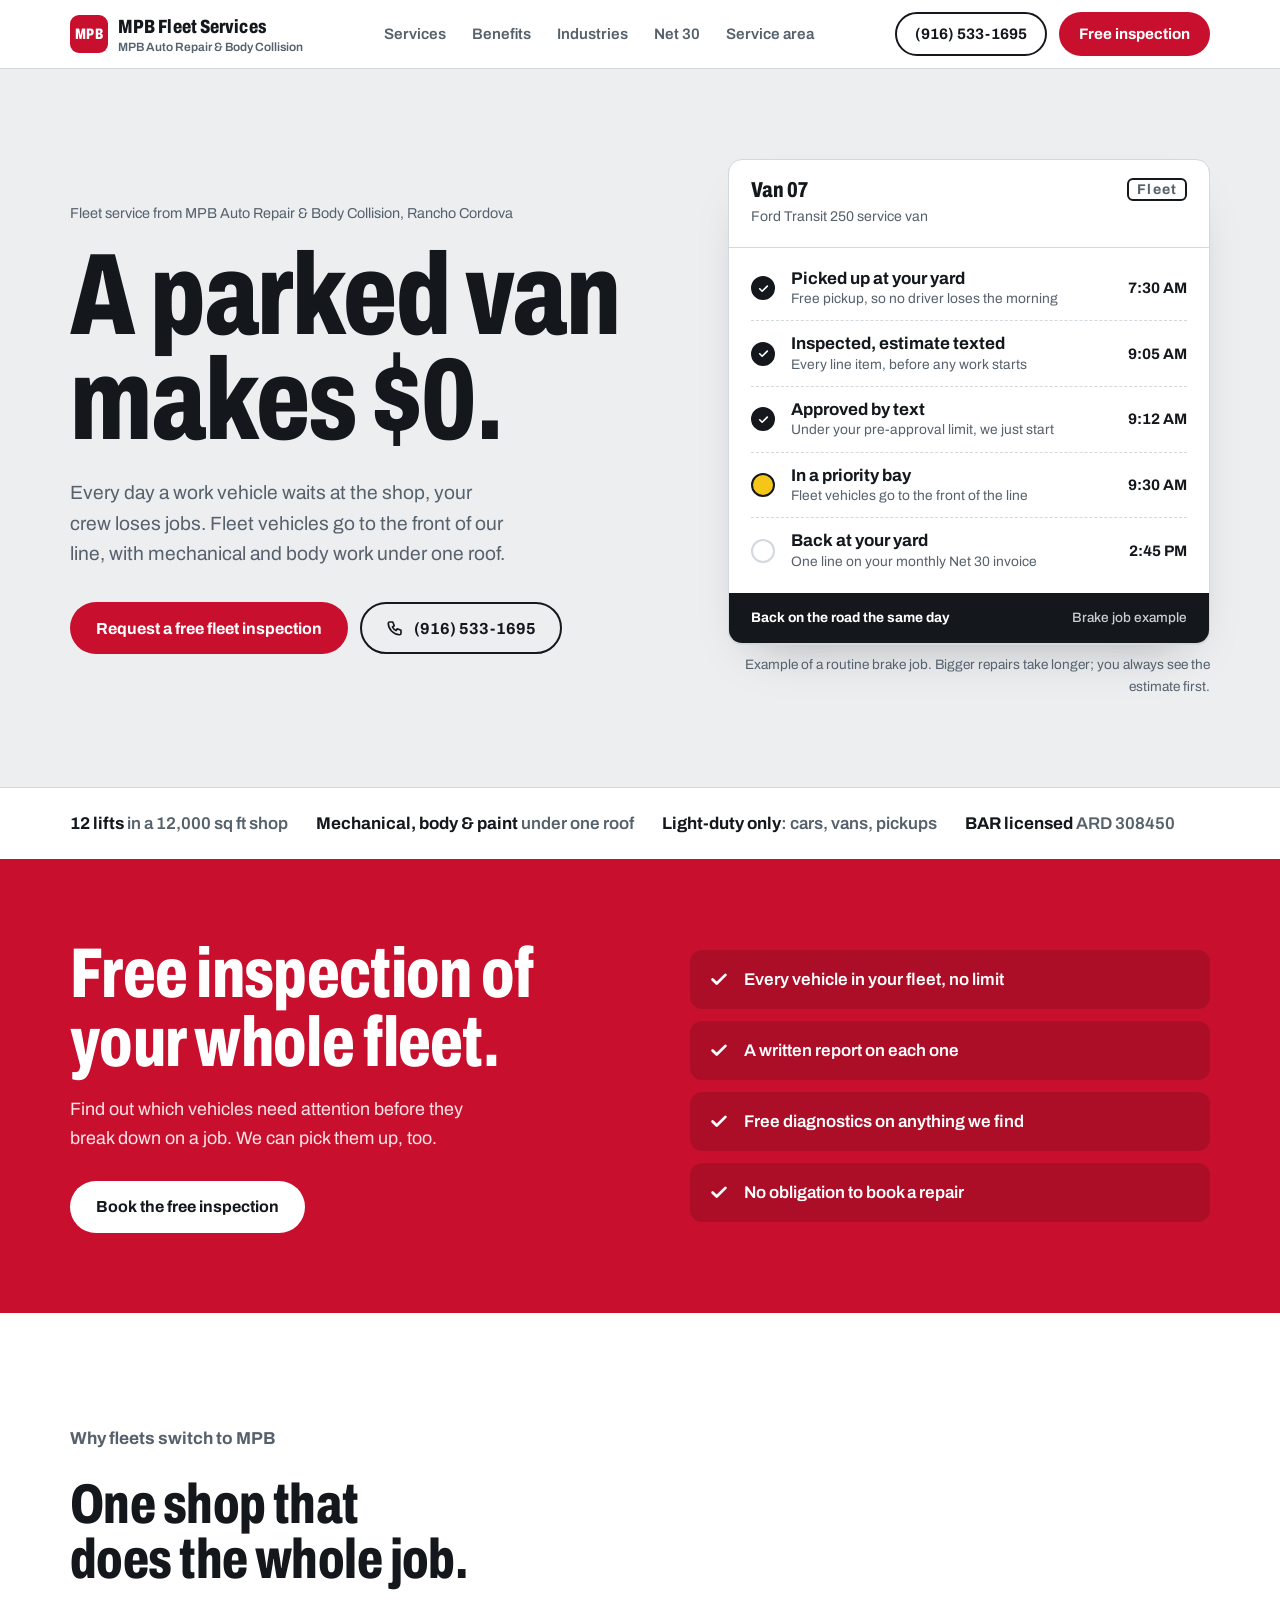
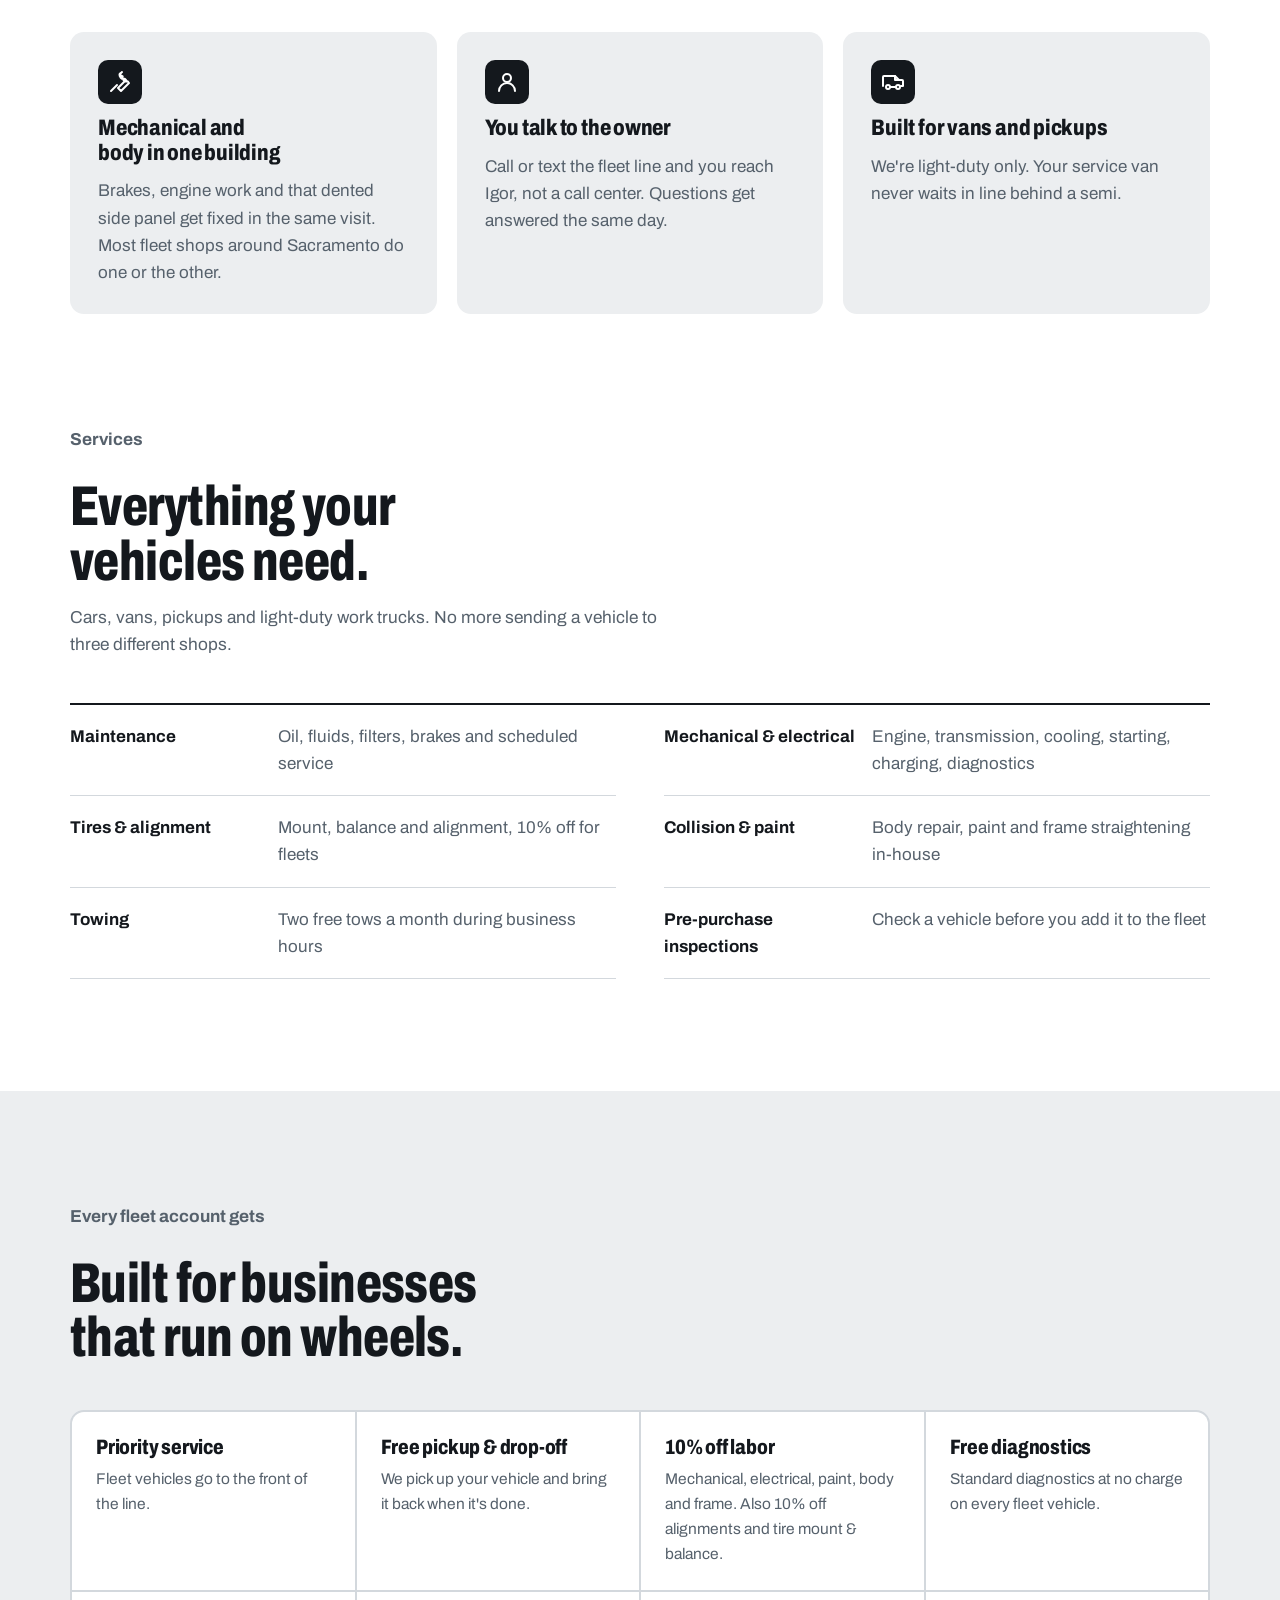
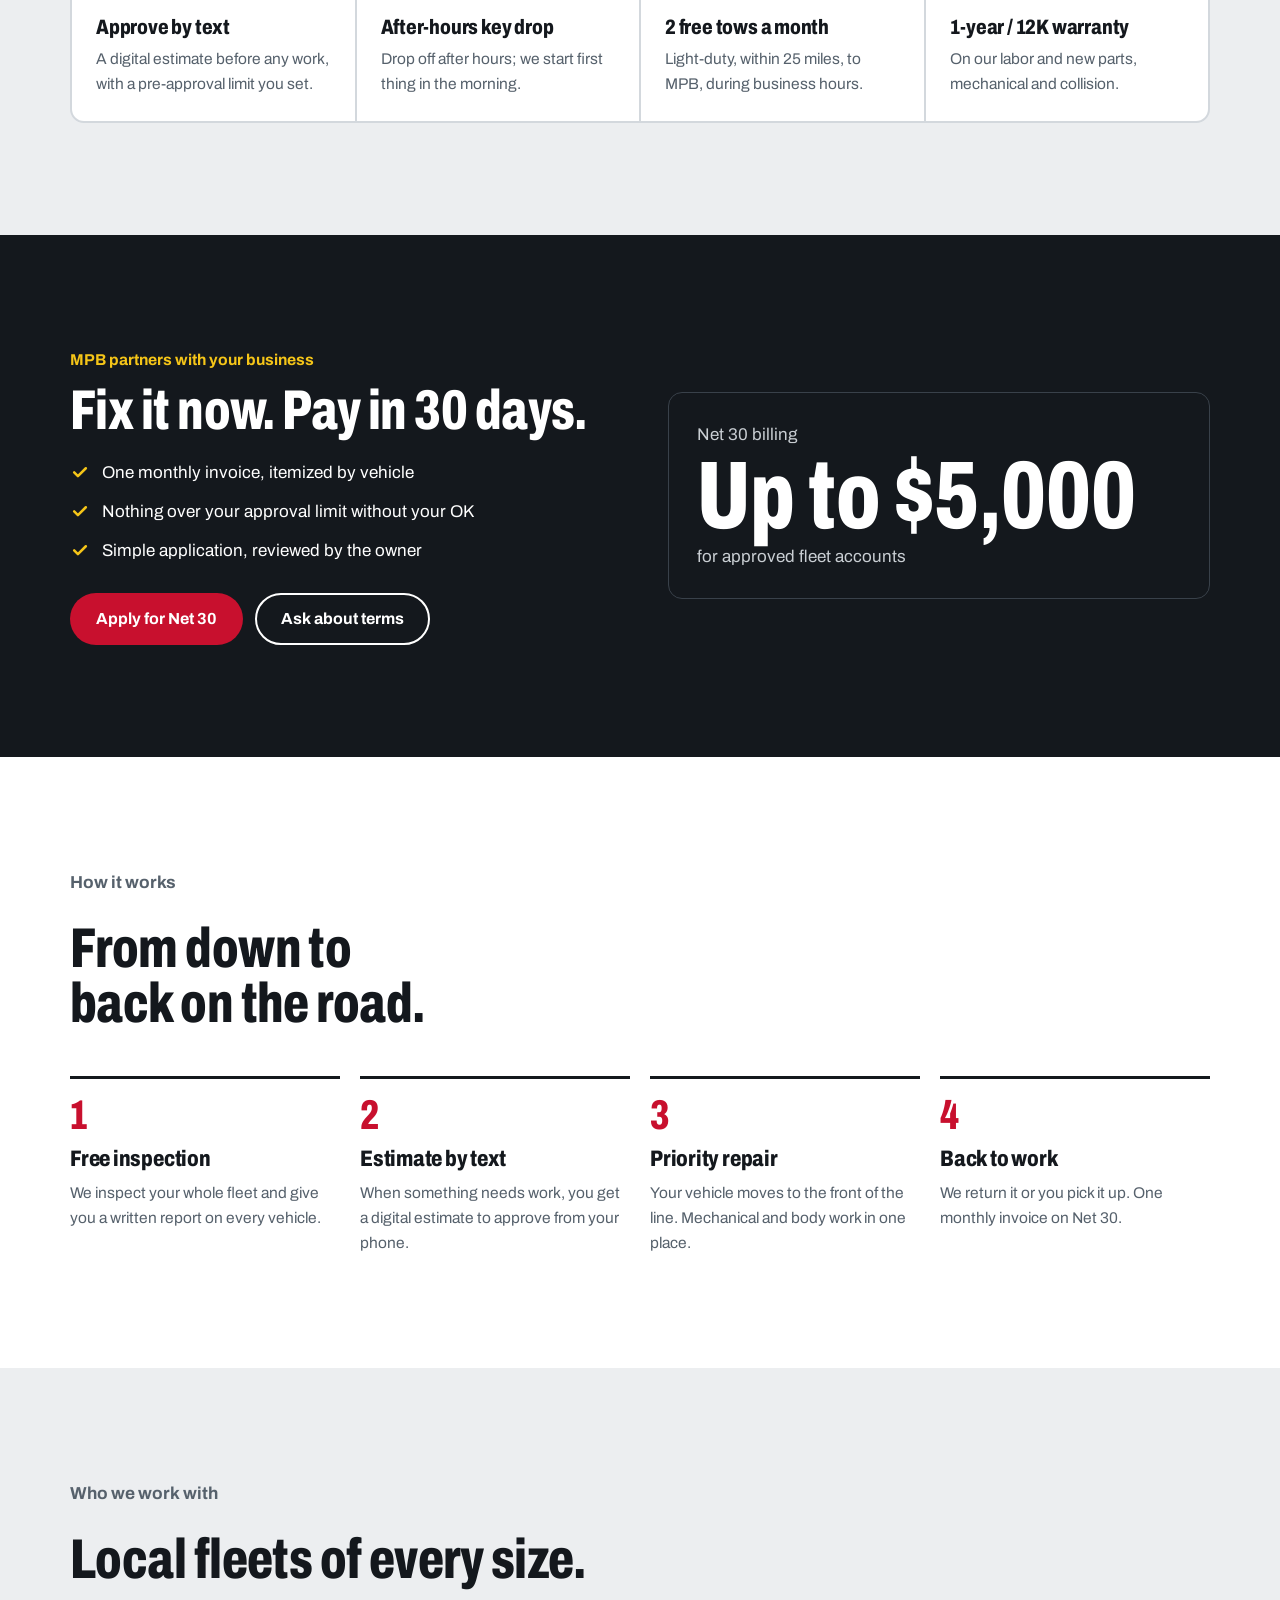
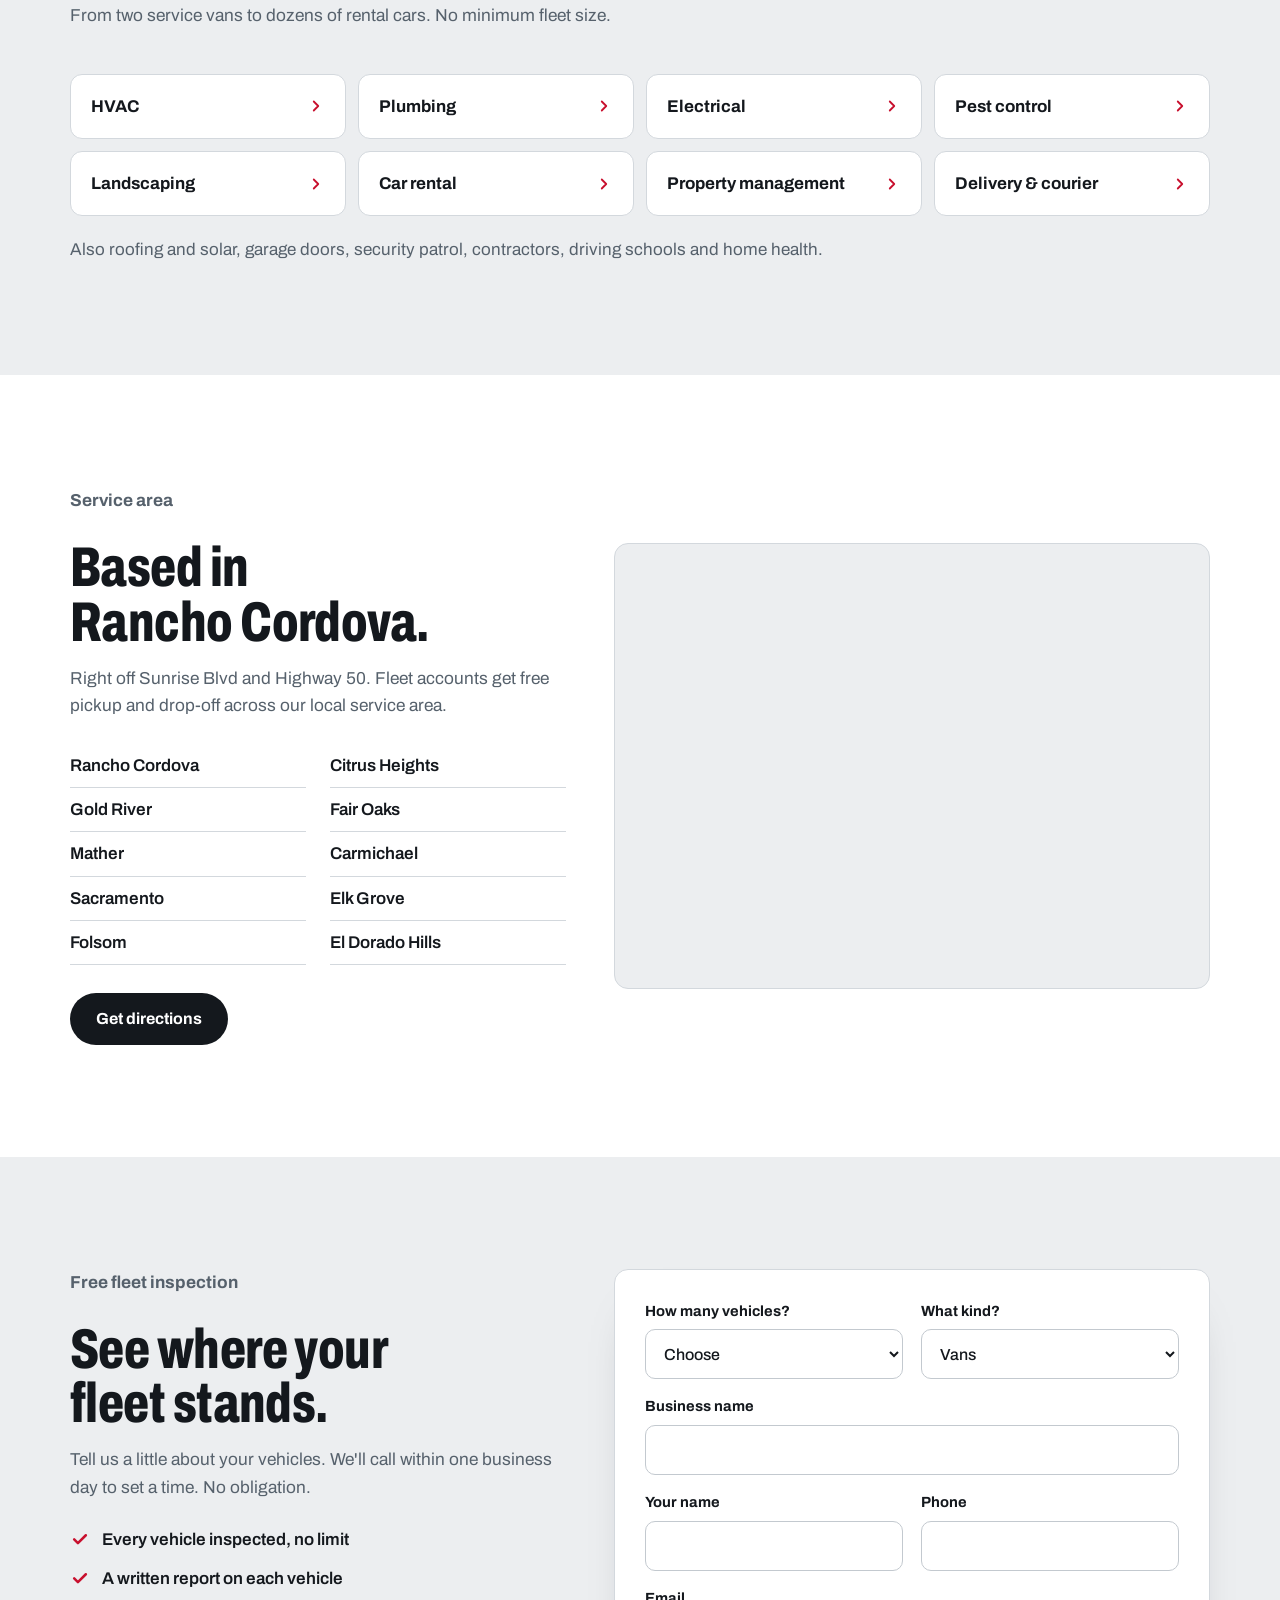
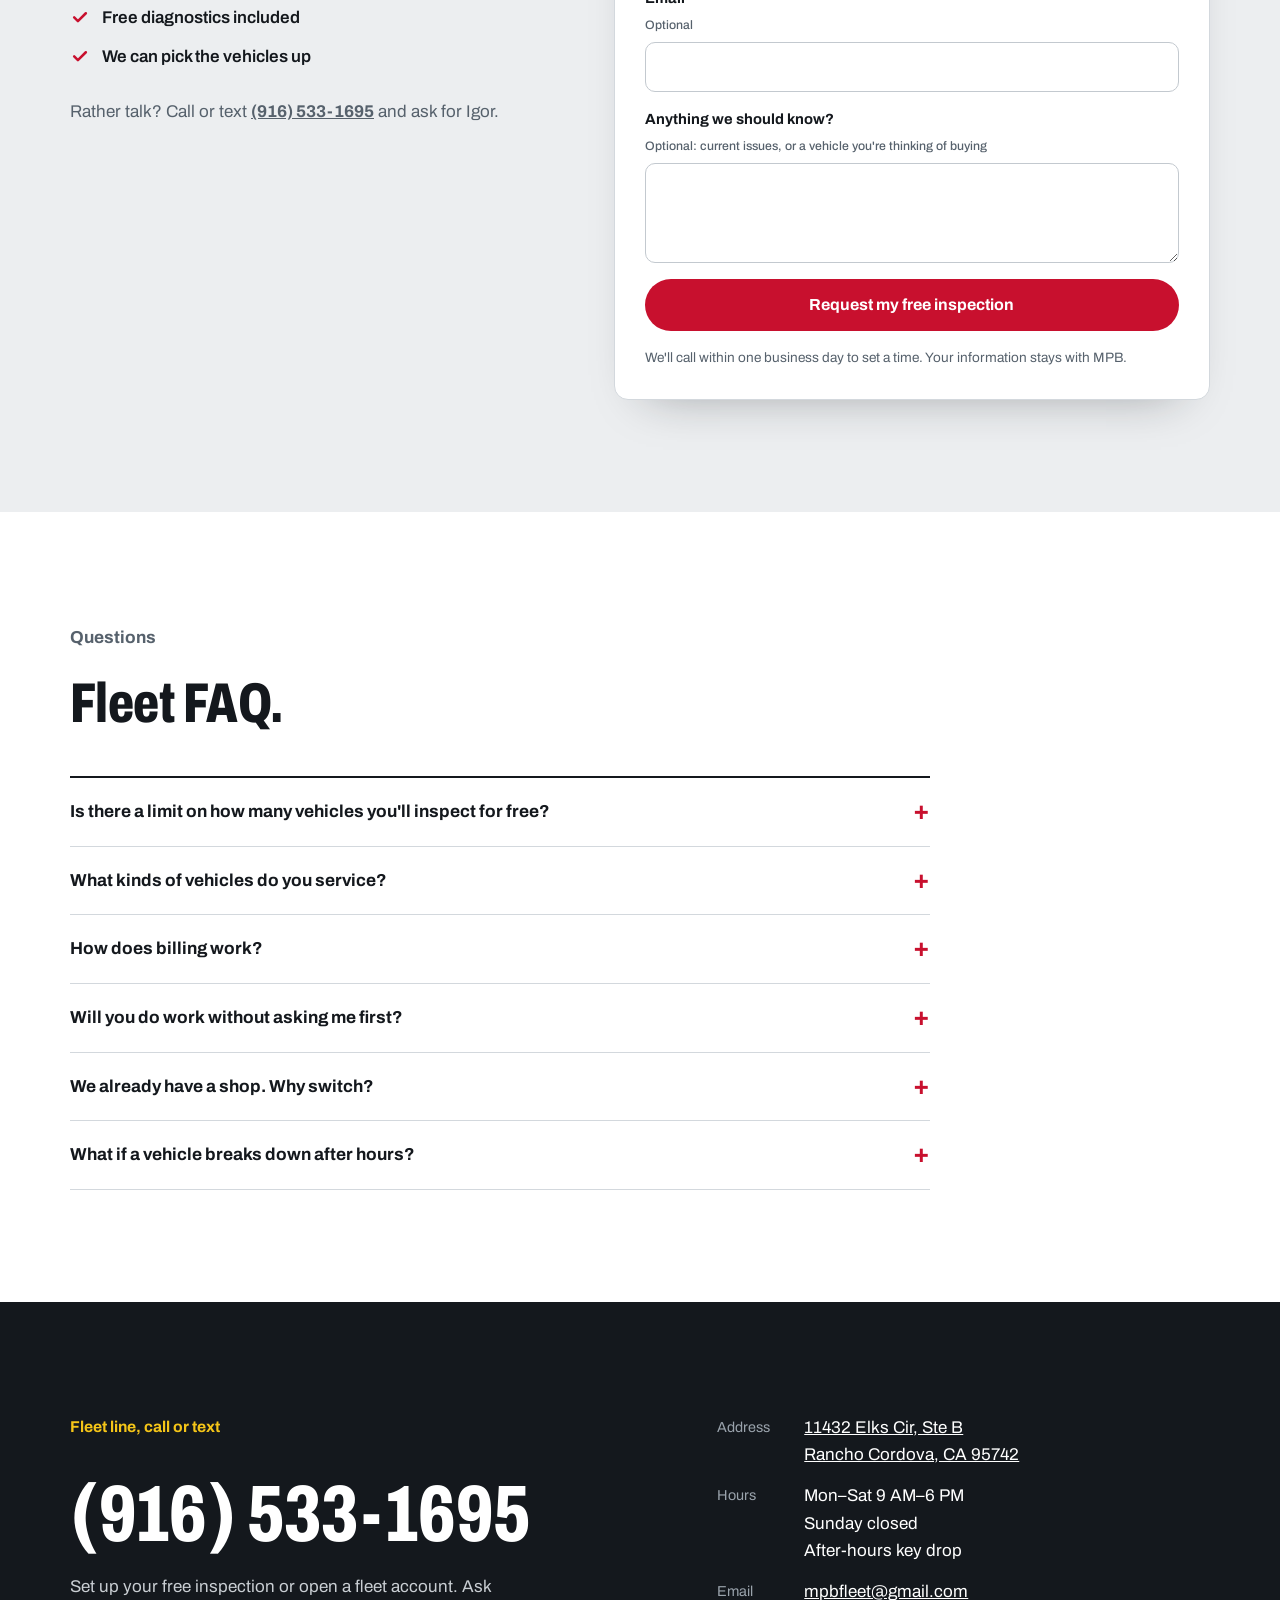
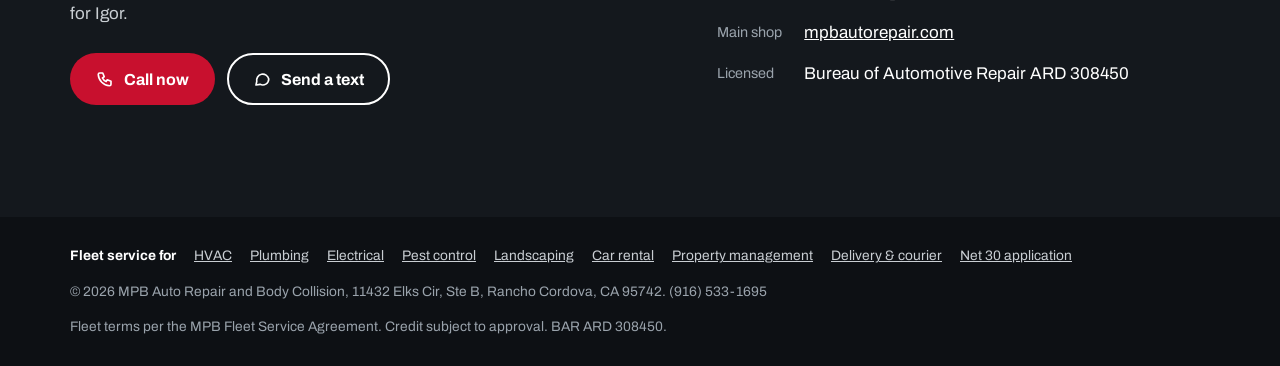
==== commit e4fc1895: "Redesign: shop-floor look, Archivo type, bay-board hero, mobile call bar, competitor-informed sectio" ====
--- a/index.html
+++ b/index.html
@@ -3,35 +3,34 @@
 <head>
 <meta charset="utf-8">
 <meta name="viewport" content="width=device-width,initial-scale=1,viewport-fit=cover">
-<link rel="icon" href="data:image/svg+xml,%3Csvg xmlns='http://www.w3.org/2000/svg' viewBox='0 0 64 64'%3E%3Crect width='64' height='64' rx='10' fill='%23111'/%3E%3Ctext x='32' y='43' font-family='Arial' font-weight='700' font-size='26' fill='%23c8102e' text-anchor='middle'%3EMPB%3C/text%3E%3C/svg%3E">
+<meta name="theme-color" content="#ffffff">
+<link rel="icon" href="data:image/svg+xml,%3Csvg xmlns='http://www.w3.org/2000/svg' viewBox='0 0 64 64'%3E%3Crect width='64' height='64' rx='14' fill='%23c8102e'/%3E%3Ctext x='32' y='42' font-family='Arial' font-weight='800' font-size='24' fill='white' text-anchor='middle'%3EMPB%3C/text%3E%3C/svg%3E">
 <title>MPB Fleet Services · Fleet Repair in Rancho Cordova, CA</title>
-<meta name="description" content="Fleet maintenance, mechanical, tires, collision and towing for local businesses in Rancho Cordova. Free fleet inspection, priority service and Net 30 billing.">
-<link rel="preconnect" href="https://fonts.googleapis.com">
-<link rel="stylesheet" href="https://fonts.googleapis.com/css2?family=Oswald:wght@500;600;700&family=Public+Sans:wght@400;500;600;800&display=swap">
-<link rel="stylesheet" href="/styles.css">
+<meta name="description" content="Fleet maintenance, mechanical, tires, collision and paint for local businesses in Rancho Cordova and Sacramento. Free fleet inspection, priority service, free pickup and Net 30 billing.">
 <link rel="canonical" href="https://mpbfleet.com/">
 <meta property="og:type" content="website">
 <meta property="og:url" content="https://mpbfleet.com/">
-<meta property="og:title" content="MPB Fleet Services · Rancho Cordova">
-<meta property="og:description" content="Free inspection of your whole fleet. Priority service, free pickup and drop-off, Net 30 billing.">
-<script type="application/ld+json">
-{"@context":"https://schema.org","@type":"AutoRepair","name":"MPB Fleet Services","alternateName":"MPB Auto Repair and Body Collision","url":"https://mpbfleet.com/","telephone":"+1-916-533-1695","email":"mpbfleet@gmail.com","address":{"@type":"PostalAddress","streetAddress":"11432 Elks Cir, Ste B","addressLocality":"Rancho Cordova","addressRegion":"CA","postalCode":"95742","addressCountry":"US"},"openingHoursSpecification":[{"@type":"OpeningHoursSpecification","dayOfWeek":["Monday","Tuesday","Wednesday","Thursday","Friday","Saturday"],"opens":"09:00","closes":"18:00"}],"areaServed":["Rancho Cordova","Gold River","Mather","Sacramento","Folsom","Citrus Heights","Fair Oaks","Carmichael","Elk Grove","El Dorado Hills"],"sameAs":["https://mpbautorepair.com"]}
-</script>
+<meta property="og:title" content="MPB Fleet Services · Fleet Repair in Rancho Cordova, CA">
+<meta property="og:description" content="Fleet maintenance, mechanical, tires, collision and paint for local businesses in Rancho Cordova and Sacramento. Free fleet inspection, priority service, free pickup and Net 30 billing.">
+<link rel="preconnect" href="https://fonts.googleapis.com">
+<link rel="preconnect" href="https://fonts.gstatic.com" crossorigin>
+<link rel="stylesheet" href="https://fonts.googleapis.com/css2?family=Archivo:wdth,wght@62..125,400..800&display=swap">
+<link rel="stylesheet" href="/styles.css">
+<script>document.documentElement.classList.add('js')</script>
+<script type="application/ld+json">{"@context": "https://schema.org", "@type": "AutoRepair", "name": "MPB Fleet Services", "alternateName": "MPB Auto Repair and Body Collision", "url": "https://mpbfleet.com/", "telephone": "+1-916-533-1695", "email": "mpbfleet@gmail.com", "address": {"@type": "PostalAddress", "streetAddress": "11432 Elks Cir, Ste B", "addressLocality": "Rancho Cordova", "addressRegion": "CA", "postalCode": "95742", "addressCountry": "US"}, "openingHoursSpecification": [{"@type": "OpeningHoursSpecification", "dayOfWeek": ["Monday", "Tuesday", "Wednesday", "Thursday", "Friday", "Saturday"], "opens": "09:00", "closes": "18:00"}], "areaServed": ["Rancho Cordova", "Gold River", "Mather", "Sacramento", "Folsom", "Citrus Heights", "Fair Oaks", "Carmichael", "Elk Grove", "El Dorado Hills"], "sameAs": ["https://mpbautorepair.com"]}</script>
 </head>
 <body>
 <header class="top">
   <div class="wrap">
-    <a class="brand" href="#top">MPB <span>FLEET</span> SERVICES</a>
-    <nav class="nav" aria-label="Sections">
-      <a href="#services">Services</a>
-      <a href="#benefits">Fleet benefits</a>
-      <a href="#who">Industries</a>
+    <a class="brand" href="/" aria-label="MPB Fleet Services home"><span class="mark">MPB</span><span><b>MPB Fleet Services</b><small>MPB Auto Repair &amp; Body Collision</small></span></a>
+    <nav class="nav" aria-label="Site">
+      <a href="/#services">Services</a>
+      <a href="/#benefits">Benefits</a>
+      <a href="/#who">Industries</a>
       <a href="/credit-application/">Net 30</a>
-      <a href="#area">Service area</a>
-      <a href="#faq">FAQ</a>
-      <a href="#request">Free inspection</a>
+      <a href="/#area">Service area</a>
     </nav>
-    <a class="btn red" href="tel:+19165331695">Call<span class="num">&nbsp;(916) 533-1695</span></a>
+    <div class="cta"><a class="btn line call" href="tel:+19165331695">(916) 533-1695</a><a class="btn red" href="/#request">Free inspection</a></div>
   </div>
 </header>
 
@@ -39,92 +38,82 @@
   <div class="hero">
     <div class="wrap">
       <div>
-        <div class="eyebrow" style="color:#bdbdbd">MPB Auto Repair &amp; Body Collision · Rancho Cordova</div>
-        <h1 style="margin-top:14px"><span style="white-space:nowrap">A parked van</span><br>makes <em>$0.</em></h1>
-        <p>Every day your vehicle waits at the shop, your crew loses jobs. We get fleet vehicles back on the road first.</p>
+        <p class="crumbs">Fleet service from MPB Auto Repair &amp; Body Collision, Rancho Cordova</p>
+        <h1>A parked van makes $0.</h1>
+        <p class="lede">Every day a work vehicle waits at the shop, your crew loses jobs. Fleet vehicles go to the front of our line, with mechanical and body work under one roof.</p>
         <div class="cta">
-          <a class="btn red" href="#request">Book a free fleet inspection</a>
-          <a class="btn ghost" href="#benefits">See fleet benefits</a>
-        </div>
-      </div>
-      <div class="facts" aria-label="Shop at a glance">
-        <div><b>12,000</b><span>sq ft full-service shop</span></div>
-        <div><b>12</b><span>service lifts</span></div>
-        <div><b>1 yr / 12K</b><span>mile warranty on labor and new parts</span></div>
-        <div><b>Net 30</b><span>billing up to $5,000</span></div>
-      </div>
-    </div>
+          <a class="btn red" href="#request">Request a free fleet inspection</a>
+          <a class="btn line" href="tel:+19165331695"><svg viewBox="0 0 24 24" fill="none" stroke="currentColor" stroke-width="2.2" stroke-linecap="round" stroke-linejoin="round" aria-hidden="true"><path d="M5 4h4l2 5-2.5 1.5a11 11 0 0 0 5 5L15 13l5 2v4a2 2 0 0 1-2 2A16 16 0 0 1 3 6a2 2 0 0 1 2-2"/></svg>(916) 533-1695</a>
+        </div>
+      </div>
+      <div>
+        <div class="board" role="img" aria-label="Example: how a fleet vehicle moves through MPB in one day, from pickup at 7:30 AM to back at your yard at 2:45 PM.">
+          <header><div><b>Van 07</b><span>Ford Transit 250 service van</span></div><span class="plate">Fleet</span></header>
+          <ol><li class="done"><span class="dot"><svg viewBox="0 0 24 24" fill="none" stroke="#fff" stroke-width="3" stroke-linecap="round" stroke-linejoin="round" aria-hidden="true"><path d="M5 12.5l4.5 4.5L19 7.5"/></svg></span><span><strong>Picked up at your yard</strong><small>Free pickup, so no driver loses the morning</small></span><time>7:30 AM</time></li><li class="done"><span class="dot"><svg viewBox="0 0 24 24" fill="none" stroke="#fff" stroke-width="3" stroke-linecap="round" stroke-linejoin="round" aria-hidden="true"><path d="M5 12.5l4.5 4.5L19 7.5"/></svg></span><span><strong>Inspected, estimate texted</strong><small>Every line item, before any work starts</small></span><time>9:05 AM</time></li><li class="done"><span class="dot"><svg viewBox="0 0 24 24" fill="none" stroke="#fff" stroke-width="3" stroke-linecap="round" stroke-linejoin="round" aria-hidden="true"><path d="M5 12.5l4.5 4.5L19 7.5"/></svg></span><span><strong>Approved by text</strong><small>Under your pre-approval limit, we just start</small></span><time>9:12 AM</time></li><li class="now"><span class="dot"><svg viewBox="0 0 24 24" fill="none" stroke="#fff" stroke-width="3" stroke-linecap="round" stroke-linejoin="round" aria-hidden="true"><path d="M5 12.5l4.5 4.5L19 7.5"/></svg></span><span><strong>In a priority bay</strong><small>Fleet vehicles go to the front of the line</small></span><time>9:30 AM</time></li><li class=""><span class="dot"><svg viewBox="0 0 24 24" fill="none" stroke="#fff" stroke-width="3" stroke-linecap="round" stroke-linejoin="round" aria-hidden="true"><path d="M5 12.5l4.5 4.5L19 7.5"/></svg></span><span><strong>Back at your yard</strong><small>One line on your monthly Net 30 invoice</small></span><time>2:45 PM</time></li></ol>
+          <footer>Back on the road the same day <span>Brake job example</span></footer>
+        </div>
+        <p class="board-note">Example of a routine brake job. Bigger repairs take longer; you always see the estimate first.</p>
+      </div>
+    </div>
+  </div>
+  <div class="wrap facts">
+    <span><b>12 lifts</b> in a 12,000 sq ft shop</span>
+    <span><b>Mechanical, body &amp; paint</b> under one roof</span>
+    <span><b>Light-duty only</b>: cars, vans, pickups</span>
+    <span><b>BAR licensed</b> ARD 308450</span>
   </div>
 
   <div class="offer">
     <div class="wrap">
-      <div class="big">FREE</div>
-      <div class="txt"><strong>Inspection of your whole fleet</strong>Every vehicle, a written report on each, plus free diagnostics. No obligation.</div>
-      <a class="btn" href="#request">Schedule it</a>
-    </div>
-  </div>
-
-  <section id="services">
-    <div class="wrap">
-      <div class="head">
-        <div class="eyebrow">One shop. One contact. One invoice.</div>
-        <h2>Everything your vehicles need</h2>
-        <p>Cars, vans, pickups and light-duty work trucks. No more sending a vehicle to three different shops.</p>
-      </div>
-      <div class="svc">
-        <article><h3>Maintenance</h3><p>Oil, fluids, filters, brakes and scheduled service to keep vehicles out of the shop.</p></article>
-        <article><h3>Mechanical &amp; electrical</h3><p>Engine, transmission, cooling, starting, charging and diagnostics.</p></article>
-        <article><h3>Tires &amp; alignment</h3><p>Mount, balance and alignment, with fleet discounts.</p></article>
-        <article><h3>Collision &amp; paint</h3><p>Body repair, paint and frame straightening in-house.</p></article>
-        <article><h3>Towing</h3><p>Two free tows a month during business hours. After-hours towing available.</p></article>
-        <article><h3>Pre-purchase inspections</h3><p>Adding to your fleet? We check a vehicle before you buy it.</p></article>
-      </div>
+      <div>
+        <h2>Free inspection of your whole fleet.</h2>
+        <p>Find out which vehicles need attention before they break down on a job. We can pick them up, too.</p>
+        <a class="btn white" href="#request">Book the free inspection</a>
+      </div>
+      <ul><li><svg viewBox="0 0 24 24" fill="none" stroke="currentColor" stroke-width="3" stroke-linecap="round" stroke-linejoin="round" aria-hidden="true"><path d="M5 12.5l4.5 4.5L19 7.5"/></svg>Every vehicle in your fleet, no limit</li><li><svg viewBox="0 0 24 24" fill="none" stroke="currentColor" stroke-width="3" stroke-linecap="round" stroke-linejoin="round" aria-hidden="true"><path d="M5 12.5l4.5 4.5L19 7.5"/></svg>A written report on each one</li><li><svg viewBox="0 0 24 24" fill="none" stroke="currentColor" stroke-width="3" stroke-linecap="round" stroke-linejoin="round" aria-hidden="true"><path d="M5 12.5l4.5 4.5L19 7.5"/></svg>Free diagnostics on anything we find</li><li><svg viewBox="0 0 24 24" fill="none" stroke="currentColor" stroke-width="3" stroke-linecap="round" stroke-linejoin="round" aria-hidden="true"><path d="M5 12.5l4.5 4.5L19 7.5"/></svg>No obligation to book a repair</li></ul>
+    </div>
+  </div>
+
+  <section>
+    <div class="wrap">
+      <div class="head"><p class="kicker">Why fleets switch to MPB</p><h2>One shop that does the whole job.</h2></div>
+      <div class="why">
+        <article><span class="icon"><svg viewBox="0 0 24 24" fill="none" stroke="currentColor" stroke-width="2" stroke-linecap="round" stroke-linejoin="round" aria-hidden="true"><path d="M14.7 6.3a4 4 0 0 0 5 5L21 13l-8 8-3-3 8-8-1.3-1.3a4 4 0 0 1-5-5L14 2l-2.5 2.5 3.2 1.8z"/><path d="M3 21l6-6"/></svg></span><h3>Mechanical and body in one building</h3><p>Brakes, engine work and that dented side panel get fixed in the same visit. Most fleet shops around Sacramento do one or the other.</p></article>
+        <article><span class="icon"><svg viewBox="0 0 24 24" fill="none" stroke="currentColor" stroke-width="2" stroke-linecap="round" stroke-linejoin="round" aria-hidden="true"><circle cx="12" cy="8" r="4"/><path d="M4 21a8 8 0 0 1 16 0"/></svg></span><h3>You talk to the owner</h3><p>Call or text the fleet line and you reach Igor, not a call center. Questions get answered the same day.</p></article>
+        <article><span class="icon"><svg viewBox="0 0 24 24" fill="none" stroke="currentColor" stroke-width="2" stroke-linecap="round" stroke-linejoin="round" aria-hidden="true"><path d="M2 16V7a1 1 0 0 1 1-1h11l4 4h3a1 1 0 0 1 1 1v5h-2"/><path d="M14 6v4h4"/><circle cx="7" cy="17" r="2"/><circle cx="17" cy="17" r="2"/><path d="M9 17h6"/></svg></span><h3>Built for vans and pickups</h3><p>We're light-duty only. Your service van never waits in line behind a semi.</p></article>
+      </div>
+    </div>
+  </section>
+
+  <section id="services" style="padding-top:0">
+    <div class="wrap">
+      <div class="head"><p class="kicker">Services</p><h2>Everything your vehicles need.</h2><p>Cars, vans, pickups and light-duty work trucks. No more sending a vehicle to three different shops.</p></div>
+      <div class="svc"><div><b>Maintenance</b><span>Oil, fluids, filters, brakes and scheduled service</span></div><div><b>Mechanical &amp; electrical</b><span>Engine, transmission, cooling, starting, charging, diagnostics</span></div><div><b>Tires &amp; alignment</b><span>Mount, balance and alignment, 10% off for fleets</span></div><div><b>Collision &amp; paint</b><span>Body repair, paint and frame straightening in-house</span></div><div><b>Towing</b><span>Two free tows a month during business hours</span></div><div><b>Pre-purchase inspections</b><span>Check a vehicle before you add it to the fleet</span></div></div>
     </div>
   </section>
 
   <section id="benefits" class="benefits">
     <div class="wrap">
-      <div class="head">
-        <div class="eyebrow">Every fleet account gets</div>
-        <h2>Built for businesses that run on wheels</h2>
-      </div>
-      <div class="ben">
-        <div><h3>Priority service</h3><p>Fleet vehicles go to the front of the line.</p></div>
-        <div><h3>Free pickup &amp; drop-off</h3><p>We pick up your vehicle and bring it back when it's done.</p></div>
-        <div><h3>10% off labor</h3><p>Mechanical, electrical, paint, body and frame. Also 10% off alignments and tire mount &amp; balance.</p></div>
-        <div><h3>Free diagnostics</h3><p>Standard diagnostics at no charge on every fleet vehicle.</p></div>
-        <div><h3>Approve by text</h3><p>A digital estimate before any work. Approve by text or email, with a pre-approval limit you set.</p></div>
-        <div><h3>After-hours key drop</h3><p>Drop off after hours; we start first thing in the morning.</p></div>
-        <div><h3>2 free tows a month</h3><p>Light-duty, within 25 miles, to MPB, during business hours.</p></div>
-        <div><h3>1-year / 12K warranty</h3><p>On our labor and new parts, mechanical and collision.</p></div>
-      </div>
+      <div class="head"><p class="kicker">Every fleet account gets</p><h2>Built for businesses that run on wheels.</h2></div>
+      <div class="ben"><div><h3>Priority service</h3><p>Fleet vehicles go to the front of the line.</p></div><div><h3>Free pickup &amp; drop-off</h3><p>We pick up your vehicle and bring it back when it&#x27;s done.</p></div><div><h3>10% off labor</h3><p>Mechanical, electrical, paint, body and frame. Also 10% off alignments and tire mount &amp; balance.</p></div><div><h3>Free diagnostics</h3><p>Standard diagnostics at no charge on every fleet vehicle.</p></div><div><h3>Approve by text</h3><p>A digital estimate before any work, with a pre-approval limit you set.</p></div><div><h3>After-hours key drop</h3><p>Drop off after hours; we start first thing in the morning.</p></div><div><h3>2 free tows a month</h3><p>Light-duty, within 25 miles, to MPB, during business hours.</p></div><div><h3>1-year / 12K warranty</h3><p>On our labor and new parts, mechanical and collision.</p></div></div>
     </div>
   </section>
 
   <section class="credit">
     <div class="wrap">
       <div>
-        <div class="eyebrow" style="color:#bdbdbd">MPB partners with your business</div>
-        <h2 style="margin-top:12px">Net 30 · <span>up to $5,000</span></h2>
-      </div>
-      <div>
-        <p>Fix it now, pay in 30 days. One monthly invoice for your whole fleet.</p>
-        <ul>
-          <li>Simple credit application, approved for qualified businesses</li>
-          <li>Every repair itemized by vehicle on your monthly statement</li>
-          <li>No surprise bills: nothing over your approval limit without your OK</li>
-        </ul>
-        <p style="margin-top:22px"><a class="btn red" href="/credit-application/">Apply for Net 30</a></p>
-      </div>
+        <p class="kicker">MPB partners with your business</p>
+        <h2>Fix it now. Pay in 30 days.</h2>
+        <ul><li><svg viewBox="0 0 24 24" fill="none" stroke="currentColor" stroke-width="3" stroke-linecap="round" stroke-linejoin="round" aria-hidden="true"><path d="M5 12.5l4.5 4.5L19 7.5"/></svg>One monthly invoice, itemized by vehicle</li><li><svg viewBox="0 0 24 24" fill="none" stroke="currentColor" stroke-width="3" stroke-linecap="round" stroke-linejoin="round" aria-hidden="true"><path d="M5 12.5l4.5 4.5L19 7.5"/></svg>Nothing over your approval limit without your OK</li><li><svg viewBox="0 0 24 24" fill="none" stroke="currentColor" stroke-width="3" stroke-linecap="round" stroke-linejoin="round" aria-hidden="true"><path d="M5 12.5l4.5 4.5L19 7.5"/></svg>Simple application, reviewed by the owner</li></ul>
+        <div class="cta"><a class="btn red" href="/credit-application/">Apply for Net 30</a><a class="btn ghost" href="tel:+19165331695">Ask about terms</a></div>
+      </div>
+      <div class="terms"><span>Net 30 billing</span><div class="big">Up to $5,000</div><span>for approved fleet accounts</span></div>
     </div>
   </section>
 
   <section id="how">
     <div class="wrap">
-      <div class="head">
-        <div class="eyebrow">How it works</div>
-        <h2>From down to back on the road</h2>
-      </div>
+      <div class="head"><p class="kicker">How it works</p><h2>From down to back on the road.</h2></div>
       <ol class="steps">
         <li><h3>Free inspection</h3><p>We inspect your whole fleet and give you a written report on every vehicle.</p></li>
         <li><h3>Estimate by text</h3><p>When something needs work, you get a digital estimate to approve from your phone.</p></li>
@@ -136,14 +125,9 @@
 
   <section id="who" class="who">
     <div class="wrap">
-      <div class="head">
-        <div class="eyebrow">Who we work with</div>
-        <h2>Local fleets of every size</h2>
-        <p>From two service vans to dozens of rental cars. No minimum fleet size.</p>
-      </div>
-      <div class="tags">
-        <a href="/hvac/">HVAC</a><a href="/plumbing/">Plumbing</a><a href="/electrical/">Electrical</a><a href="/pest-control/">Pest control</a><a href="/landscaping/">Landscaping</a><a href="/rental-cars/">Car rental</a><a href="/delivery/">Delivery &amp; courier</a><a href="/property-management/">Property management</a><span>Roofing &amp; solar</span><span>Garage doors</span><span>Security patrol</span><span>Contractors</span><span>Driving schools</span><span>Home health</span>
-      </div>
+      <div class="head"><p class="kicker">Who we work with</p><h2>Local fleets of every size.</h2><p>From two service vans to dozens of rental cars. No minimum fleet size.</p></div>
+      <div class="inds"><a href="/hvac/">HVAC<svg viewBox="0 0 24 24" fill="none" stroke="currentColor" stroke-width="2.4" stroke-linecap="round" stroke-linejoin="round" aria-hidden="true"><path d="M9 6l6 6-6 6"/></svg></a><a href="/plumbing/">Plumbing<svg viewBox="0 0 24 24" fill="none" stroke="currentColor" stroke-width="2.4" stroke-linecap="round" stroke-linejoin="round" aria-hidden="true"><path d="M9 6l6 6-6 6"/></svg></a><a href="/electrical/">Electrical<svg viewBox="0 0 24 24" fill="none" stroke="currentColor" stroke-width="2.4" stroke-linecap="round" stroke-linejoin="round" aria-hidden="true"><path d="M9 6l6 6-6 6"/></svg></a><a href="/pest-control/">Pest control<svg viewBox="0 0 24 24" fill="none" stroke="currentColor" stroke-width="2.4" stroke-linecap="round" stroke-linejoin="round" aria-hidden="true"><path d="M9 6l6 6-6 6"/></svg></a><a href="/landscaping/">Landscaping<svg viewBox="0 0 24 24" fill="none" stroke="currentColor" stroke-width="2.4" stroke-linecap="round" stroke-linejoin="round" aria-hidden="true"><path d="M9 6l6 6-6 6"/></svg></a><a href="/rental-cars/">Car rental<svg viewBox="0 0 24 24" fill="none" stroke="currentColor" stroke-width="2.4" stroke-linecap="round" stroke-linejoin="round" aria-hidden="true"><path d="M9 6l6 6-6 6"/></svg></a><a href="/property-management/">Property management<svg viewBox="0 0 24 24" fill="none" stroke="currentColor" stroke-width="2.4" stroke-linecap="round" stroke-linejoin="round" aria-hidden="true"><path d="M9 6l6 6-6 6"/></svg></a><a href="/delivery/">Delivery &amp; courier<svg viewBox="0 0 24 24" fill="none" stroke="currentColor" stroke-width="2.4" stroke-linecap="round" stroke-linejoin="round" aria-hidden="true"><path d="M9 6l6 6-6 6"/></svg></a></div>
+      <p class="also">Also roofing and solar, garage doors, security patrol, contractors, driving schools and home health.</p>
     </div>
   </section>
 
@@ -151,87 +135,74 @@
     <div class="wrap">
       <div>
         <div class="head" style="margin-bottom:0">
-          <div class="eyebrow">Service area</div>
-          <h2>Based in Rancho Cordova</h2>
+          <p class="kicker">Service area</p>
+          <h2>Based in Rancho Cordova.</h2>
           <p>Right off Sunrise Blvd and Highway 50. Fleet accounts get free pickup and drop-off across our local service area.</p>
         </div>
-        <ul class="cities">
-          <li>Rancho Cordova</li><li>Gold River</li><li>Mather</li><li>Sacramento</li><li>Folsom</li><li>Citrus Heights</li><li>Fair Oaks</li><li>Carmichael</li><li>Elk Grove</li><li>El Dorado Hills</li>
-        </ul>
-        <p style="margin:18px 0 0"><a class="btn dark" href="https://www.google.com/maps/dir/?api=1&amp;destination=11432+Elks+Cir+Ste+B+Rancho+Cordova+CA+95742">Get directions</a></p>
+        <ul class="cities"><li>Rancho Cordova</li><li>Gold River</li><li>Mather</li><li>Sacramento</li><li>Folsom</li><li>Citrus Heights</li><li>Fair Oaks</li><li>Carmichael</li><li>Elk Grove</li><li>El Dorado Hills</li></ul>
+        <a class="btn dark" href="https://www.google.com/maps/dir/?api=1&amp;destination=11432+Elks+Cir+Ste+B+Rancho+Cordova+CA+95742">Get directions</a>
       </div>
       <div class="map"><iframe title="Map to MPB at 11432 Elks Cir, Rancho Cordova" loading="lazy" referrerpolicy="no-referrer-when-downgrade" src="https://maps.google.com/maps?q=11432%20Elks%20Cir%20Ste%20B%2C%20Rancho%20Cordova%2C%20CA%2095742&amp;z=13&amp;output=embed"></iframe></div>
     </div>
   </section>
 
-  <section id="faq">
-    <div class="wrap">
-      <div class="head"><div class="eyebrow">Questions</div><h2>Fleet FAQ</h2></div>
-      <div class="faq">
-        <details><summary>Is there a limit on how many vehicles you'll inspect for free?</summary><p>No. We'll inspect every vehicle in your fleet and give you a written report on each one.</p></details>
-        <details><summary>What kinds of vehicles do you service?</summary><p>Cars, vans, pickups and light-duty work trucks. We don't service heavy commercial trucks.</p></details>
-        <details><summary>How does billing work?</summary><p>Approved fleet accounts get Net 30 terms with up to $5,000 in credit and one monthly invoice. You can also pay per visit.</p></details>
-        <details><summary>Will you do work without asking me first?</summary><p>No. Every repair starts with a digital estimate. You approve by text or email, and you set a pre-approval limit so small jobs don't wait on a call.</p></details>
-        <details><summary>We already have a shop. Why switch?</summary><p>You don't have to switch everything. Many fleets use us for overflow, body work, or when their main shop is backed up. The free inspection is a no-risk way to see how we work.</p></details>
-        <details><summary>What if a vehicle breaks down after hours?</summary><p>Use our after-hours key drop and we'll start first thing. Emergency and after-hours towing is available and billed separately.</p></details>
-      </div>
-    </div>
-  </section>
-
   <section id="request" class="request">
     <div class="wrap">
       <div>
         <div class="head" style="margin-bottom:0">
-          <div class="eyebrow">Free fleet inspection</div>
-          <h2>Request your inspection</h2>
-          <p>Tell us about your fleet and we'll call you within one business day to set a time. No obligation.</p>
-        </div>
-        <ul>
-          <li>Every vehicle inspected, no limit</li>
-          <li>A written report on each vehicle</li>
-          <li>Free diagnostics included</li>
-          <li>We can come pick the vehicles up</li>
-        </ul>
-        <p style="margin:22px 0 0;color:var(--muted)">Rather talk? Call or text <a href="tel:+19165331695"><b>(916) 533-1695</b></a>.</p>
+          <p class="kicker">Free fleet inspection</p>
+          <h2>See where your fleet stands.</h2>
+          <p>Tell us a little about your vehicles. We'll call within one business day to set a time. No obligation.</p>
+        </div>
+        <ul><li><svg viewBox="0 0 24 24" fill="none" stroke="currentColor" stroke-width="3" stroke-linecap="round" stroke-linejoin="round" aria-hidden="true"><path d="M5 12.5l4.5 4.5L19 7.5"/></svg>Every vehicle inspected, no limit</li><li><svg viewBox="0 0 24 24" fill="none" stroke="currentColor" stroke-width="3" stroke-linecap="round" stroke-linejoin="round" aria-hidden="true"><path d="M5 12.5l4.5 4.5L19 7.5"/></svg>A written report on each vehicle</li><li><svg viewBox="0 0 24 24" fill="none" stroke="currentColor" stroke-width="3" stroke-linecap="round" stroke-linejoin="round" aria-hidden="true"><path d="M5 12.5l4.5 4.5L19 7.5"/></svg>Free diagnostics included</li><li><svg viewBox="0 0 24 24" fill="none" stroke="currentColor" stroke-width="3" stroke-linecap="round" stroke-linejoin="round" aria-hidden="true"><path d="M5 12.5l4.5 4.5L19 7.5"/></svg>We can pick the vehicles up</li></ul>
+        <p style="margin-top:28px;color:var(--steel)">Rather talk? Call or text <a href="tel:+19165331695"><b>(916) 533-1695</b></a> and ask for Igor.</p>
       </div>
       <form class="card" action="https://formsubmit.co/mpbfleet@gmail.com" method="POST">
         <input type="hidden" name="_subject" value="New fleet inspection request · mpbfleet.com">
         <input type="hidden" name="_template" value="table">
         <input type="hidden" name="_captcha" value="false">
         <input type="hidden" name="_next" value="https://mpbfleet.com/thanks.html">
+        
         <input type="text" name="_honey" class="hp" tabindex="-1" autocomplete="off" aria-hidden="true">
-        <label class="full">Business name<input name="Business" required autocomplete="organization"></label>
-        <label>Your name<input name="Name" required autocomplete="name"></label>
-        <label>Phone<input name="Phone" type="tel" required autocomplete="tel" inputmode="tel"></label>
-        <label class="full">Email<input name="email" type="email" autocomplete="email"></label>
         <label>How many vehicles?
           <select name="Fleet size" required>
             <option value="">Choose</option><option>1–2</option><option>3–5</option><option>6–10</option><option>11–25</option><option>26+</option>
           </select>
         </label>
-        <label>Best time to reach you
-          <select name="Best time">
-            <option>Any time</option><option>Morning</option><option>Afternoon</option>
+        <label>What kind?
+          <select name="Vehicle types">
+            <option>Vans</option><option>Pickups</option><option>Cars / SUVs</option><option>A mix</option>
           </select>
         </label>
-        <label class="full">Anything we should know? <small>Vehicle types, current issues, a vehicle you're thinking of buying</small><textarea name="Notes"></textarea></label>
+        <label class="full">Business name<input name="Business" required autocomplete="organization"></label>
+        <label>Your name<input name="Name" required autocomplete="name"></label>
+        <label>Phone<input name="Phone" type="tel" required autocomplete="tel" inputmode="tel"></label>
+        <label class="full">Email <small>Optional</small><input name="email" type="email" autocomplete="email"></label>
+        <label class="full">Anything we should know? <small>Optional: current issues, or a vehicle you're thinking of buying</small><textarea name="Notes"></textarea></label>
         <div class="full"><button class="btn red" type="submit">Request my free inspection</button></div>
-        <p class="note full">Goes straight to our fleet desk. We don't share your information.</p>
+        <p class="note full">We'll call within one business day to set a time. Your information stays with MPB.</p>
       </form>
     </div>
   </section>
 
+  <section id="faq">
+    <div class="wrap">
+      <div class="head"><p class="kicker">Questions</p><h2>Fleet FAQ.</h2></div>
+      <div class="faq"><details><summary>Is there a limit on how many vehicles you&#x27;ll inspect for free?</summary><p>No. We&#x27;ll inspect every vehicle in your fleet and give you a written report on each one.</p></details><details><summary>What kinds of vehicles do you service?</summary><p>Cars, vans, pickups and light-duty work trucks. We don&#x27;t service heavy commercial trucks, so your van never waits behind a semi.</p></details><details><summary>How does billing work?</summary><p>Approved fleet accounts get Net 30 terms with up to $5,000 in credit and one monthly invoice. You can also pay per visit.</p></details><details><summary>Will you do work without asking me first?</summary><p>No. Every repair starts with a digital estimate. You approve by text or email, and you can set a pre-approval limit so small jobs don&#x27;t wait on a call.</p></details><details><summary>We already have a shop. Why switch?</summary><p>You don&#x27;t have to switch everything. Many fleets use us for overflow, body work, or when their main shop is backed up. The free inspection is a no-risk way to see how we work.</p></details><details><summary>What if a vehicle breaks down after hours?</summary><p>Use our after-hours key drop and we&#x27;ll start first thing. Emergency and after-hours towing is available and billed separately.</p></details></div>
+    </div>
+  </section>
+
   <section id="contact" class="contact">
     <div class="wrap">
       <div>
-        <div class="eyebrow" style="color:#bdbdbd">Book your free fleet inspection</div>
+        <p class="kicker" style="color:var(--safety)">Fleet line, call or text</p>
         <a class="phone" href="tel:+19165331695">(916) 533-1695</a>
-        <p style="color:var(--on-dark);max-width:44ch;margin:0 0 24px">Call or text to set up your free inspection or open a fleet account, or email mpbfleet@gmail.com. Ask for Igor.</p>
-        <div class="cta"><a class="btn red" href="tel:+19165331695">Call now</a><a class="btn ghost" href="sms:+19165331695">Send a text</a></div>
+        <p>Set up your free inspection or open a fleet account. Ask for Igor.</p>
+        <div class="cta"><a class="btn red" href="tel:+19165331695"><svg viewBox="0 0 24 24" fill="none" stroke="currentColor" stroke-width="2.2" stroke-linecap="round" stroke-linejoin="round" aria-hidden="true"><path d="M5 4h4l2 5-2.5 1.5a11 11 0 0 0 5 5L15 13l5 2v4a2 2 0 0 1-2 2A16 16 0 0 1 3 6a2 2 0 0 1 2-2"/></svg>Call now</a><a class="btn ghost" href="sms:+19165331695"><svg viewBox="0 0 24 24" fill="none" stroke="currentColor" stroke-width="2.2" stroke-linecap="round" stroke-linejoin="round" aria-hidden="true"><path d="M21 12a8 8 0 0 1-11.6 7.1L4 20l1-4.6A8 8 0 1 1 21 12z"/></svg>Send a text</a></div>
       </div>
       <dl>
         <dt>Address</dt><dd><a href="https://www.google.com/maps/search/?api=1&amp;query=11432+Elks+Cir+Ste+B+Rancho+Cordova+CA+95742">11432 Elks Cir, Ste B<br>Rancho Cordova, CA 95742</a></dd>
-        <dt>Hours</dt><dd class="hours">Mon–Sat 9 AM–6 PM<br>Sunday closed<br>After-hours key drop available</dd>
+        <dt>Hours</dt><dd class="hours">Mon–Sat 9 AM–6 PM<br>Sunday closed<br>After-hours key drop</dd>
         <dt>Email</dt><dd><a href="mailto:mpbfleet@gmail.com">mpbfleet@gmail.com</a></dd>
         <dt>Main shop</dt><dd><a href="https://mpbautorepair.com">mpbautorepair.com</a></dd>
         <dt>Licensed</dt><dd>Bureau of Automotive Repair ARD 308450</dd>
@@ -239,16 +210,24 @@
     </div>
   </section>
 </main>
-
 <footer>
-  <div class="wrap" style="flex-direction:column;gap:14px">
-    <div class="flinks"><b style="color:#fff">Fleet service for:</b><a href="/hvac/">HVAC</a><a href="/plumbing/">Plumbing</a><a href="/electrical/">Electrical</a><a href="/pest-control/">Pest control</a><a href="/landscaping/">Landscaping</a><a href="/rental-cars/">Car rental</a><a href="/property-management/">Property management</a><a href="/delivery/">Delivery &amp; courier</a><a href="/credit-application/">Net 30 application</a></div>
-    <div style="display:flex;justify-content:space-between;gap:12px;flex-wrap:wrap">
-      <span>© 2026 MPB Auto Repair and Body Collision · 11432 Elks Cir, Ste B, Rancho Cordova, CA 95742 · (916) 533-1695</span>
+  <div class="wrap">
+    <div class="flinks"><b>Fleet service for</b><a href="/hvac/">HVAC</a><a href="/plumbing/">Plumbing</a><a href="/electrical/">Electrical</a><a href="/pest-control/">Pest control</a><a href="/landscaping/">Landscaping</a><a href="/rental-cars/">Car rental</a><a href="/property-management/">Property management</a><a href="/delivery/">Delivery &amp; courier</a><a href="/credit-application/">Net 30 application</a></div>
+    <div class="fine">
+      <span>© 2026 MPB Auto Repair and Body Collision, 11432 Elks Cir, Ste B, Rancho Cordova, CA 95742. (916) 533-1695</span>
       <span>Fleet terms per the MPB Fleet Service Agreement. Credit subject to approval. BAR ARD 308450.</span>
     </div>
   </div>
 </footer>
-
+<nav class="bar" aria-label="Quick contact">
+  <a class="btn line" href="tel:+19165331695"><svg viewBox="0 0 24 24" fill="none" stroke="currentColor" stroke-width="2.2" stroke-linecap="round" stroke-linejoin="round" aria-hidden="true"><path d="M5 4h4l2 5-2.5 1.5a11 11 0 0 0 5 5L15 13l5 2v4a2 2 0 0 1-2 2A16 16 0 0 1 3 6a2 2 0 0 1 2-2"/></svg>Call</a>
+  <a class="btn line" href="sms:+19165331695"><svg viewBox="0 0 24 24" fill="none" stroke="currentColor" stroke-width="2.2" stroke-linecap="round" stroke-linejoin="round" aria-hidden="true"><path d="M21 12a8 8 0 0 1-11.6 7.1L4 20l1-4.6A8 8 0 1 1 21 12z"/></svg>Text</a>
+  <a class="btn red" href="/#request">Free inspection</a>
+</nav>
+<script>
+(function(){var b=document.querySelector('.board');if(!b)return;var li=[].slice.call(b.querySelectorAll('li'));
+if(matchMedia('(prefers-reduced-motion: reduce)').matches){li.forEach(function(l){l.classList.add('on')});return}
+li.forEach(function(l,i){setTimeout(function(){l.classList.add('on')},350+i*420)})})();
+</script>
 </body>
 </html>
--- a/styles.css
+++ b/styles.css
@@ -1,163 +1,231 @@
-/* Layout: brand-first single page. Black hero, white body, racing-red accents; one column of sections, grids collapse to one column on phones. Single deliberate look (no dark-mode swap). */
+/* MPB Fleet Services · v2 "shop floor" design
+   Light concrete + ink, MPB red for action, safety yellow only for "in progress" status.
+   One family (Archivo) used at two widths: condensed for display, normal for reading. */
 :root{
-  --ink:#111111; --paper:#ffffff; --soft:#f2f2f2; --line:#dcdcdc; --muted:#555555; --red:#c8102e; --red-dark:#a00d24; --on-dark:#e9e9e9;
-  --display:"Oswald","Arial Narrow",Arial,sans-serif; --body:"Public Sans","Helvetica Neue",Arial,sans-serif;
-  --wrap:1120px; color-scheme:light;
+  --paper:#ffffff; --concrete:#eceef0; --concrete-2:#e1e5e8; --line:#d3d8dd;
+  --ink:#14181d; --steel:#56616c; --red:#c8102e; --red-dark:#a30c25; --safety:#f5c518;
+  --display:"Archivo",system-ui,sans-serif; --body:"Archivo",system-ui,sans-serif;
+  --wrap:1180px; --r:14px; color-scheme:light;
 }
 *{box-sizing:border-box}
-html{scroll-behavior:smooth}
-@media (prefers-reduced-motion:reduce){html{scroll-behavior:auto}}
-body{margin:0;background:var(--paper);color:var(--ink);font-family:var(--body);font-size:17px;line-height:1.55}
+html{scroll-behavior:smooth;-webkit-text-size-adjust:100%}
+@media (prefers-reduced-motion:reduce){html{scroll-behavior:auto}*{animation:none!important;transition:none!important}}
+body{margin:0;background:var(--paper);color:var(--ink);font-family:var(--body);font-size:17px;line-height:1.6;font-stretch:100%}
 a{color:inherit}
+img{max-width:100%;display:block}
 .wrap{max-width:var(--wrap);margin:0 auto;padding-inline:20px}
-h1,h2,h3{font-family:var(--display);text-transform:uppercase;line-height:1;margin:0;text-wrap:balance}
-h2{font-size:clamp(2rem,4.5vw,3rem);letter-spacing:.01em}
-h3{font-size:1.35rem;letter-spacing:.02em}
-.eyebrow{font-size:.78rem;font-weight:800;letter-spacing:.16em;text-transform:uppercase;color:var(--muted)}
-.btn{display:inline-flex;align-items:center;justify-content:center;gap:8px;min-height:48px;padding:12px 22px;border-radius:6px;font:700 1rem var(--body);text-decoration:none;border:2px solid transparent;cursor:pointer}
+h1,h2,h3{font-family:var(--display);font-stretch:72%;font-weight:800;line-height:.98;margin:0;letter-spacing:-.01em;text-wrap:balance}
+h1{font-size:clamp(3rem,9.5vw,7.25rem);line-height:.9}
+h2{font-size:clamp(2.1rem,4.8vw,3.5rem)}
+h3{font-size:1.4rem;line-height:1.1;font-stretch:80%}
+p{margin:0}
+.lede{font-size:1.2rem;color:var(--steel);max-width:40ch}
+.kicker{font-weight:700;color:var(--red);font-size:.98rem;margin-bottom:12px}
+section{padding-block:clamp(64px,9vw,112px);scroll-margin-top:72px}
+.head{display:flex;flex-direction:column;gap:14px;margin-bottom:44px;max-width:62ch}
+.head p{color:var(--steel);font-size:1.08rem}
+
+/* buttons */
+.btn{display:inline-flex;align-items:center;justify-content:center;gap:10px;min-height:52px;padding:12px 24px;border-radius:999px;font:700 1rem var(--body);text-decoration:none;border:2px solid transparent;cursor:pointer;white-space:nowrap;transition:background .15s,color .15s,border-color .15s}
 .btn.red{background:var(--red);color:#fff}.btn.red:hover{background:var(--red-dark)}
+.btn.line{border-color:var(--ink);color:var(--ink);background:transparent}.btn.line:hover{background:var(--ink);color:#fff}
+.btn.white{background:#fff;color:var(--ink)}.btn.white:hover{background:var(--concrete)}
 .btn.ghost{border-color:#fff;color:#fff}.btn.ghost:hover{background:#fff;color:var(--ink)}
-.btn.dark{background:var(--ink);color:#fff}
-.btn:focus-visible,a:focus-visible{outline:3px solid var(--red);outline-offset:3px}
+.btn.dark{background:var(--ink);color:#fff}.btn.dark:hover{background:#000}
+.btn svg{width:18px;height:18px;flex:none}
+.btn:focus-visible,a:focus-visible,summary:focus-visible{outline:3px solid var(--red);outline-offset:3px}
+.cta{display:flex;gap:12px;flex-wrap:wrap}
 
 /* header */
-.top{position:sticky;top:env(safe-area-inset-top,0px);z-index:10;background:var(--ink);color:#fff;border-bottom:3px solid var(--red)}
-.top .wrap{display:flex;align-items:center;justify-content:space-between;gap:16px;min-height:64px}
-.brand{font-family:var(--display);font-weight:700;font-size:1.25rem;letter-spacing:.04em;text-decoration:none;white-space:nowrap}
-.brand span{color:var(--red)}
-.nav{display:flex;gap:22px;font-weight:600;font-size:.95rem}
-.nav a{text-decoration:none;color:var(--on-dark)}.nav a:hover{color:#fff}
-.top .btn{min-height:42px;padding:8px 16px;font-size:.95rem}
-@media (max-width:860px){.nav{display:none}}
-@media (max-width:520px){.top .num{display:none}.brand{font-size:1.1rem}}
+.top{position:sticky;top:0;z-index:20;background:rgba(255,255,255,.94);backdrop-filter:blur(10px);-webkit-backdrop-filter:blur(10px);border-bottom:1px solid var(--line)}
+.top .wrap{display:flex;align-items:center;justify-content:space-between;gap:20px;min-height:68px}
+.brand{display:flex;align-items:center;gap:10px;text-decoration:none;white-space:nowrap}
+.brand .mark{width:38px;height:38px;border-radius:9px;background:var(--red);color:#fff;display:grid;place-items:center;font:800 .95rem var(--display);font-stretch:70%;letter-spacing:.02em}
+.brand b{font:800 1.2rem var(--display);font-stretch:75%;letter-spacing:.005em}
+.brand small{display:block;font-size:.75rem;color:var(--steel);font-weight:600;line-height:1.1}
+.nav{display:flex;gap:26px;font-weight:600;font-size:.95rem}
+.nav a{text-decoration:none;color:var(--steel)}.nav a:hover{color:var(--ink)}
+.top .btn{min-height:44px;padding:8px 18px;font-size:.95rem}
+@media (max-width:960px){.nav{display:none}}
+@media (max-width:760px){.top .cta{display:none}}
+@media (max-width:400px){.brand small{display:none}}
+
+/* mobile action bar */
+.bar{display:none}
+@media (max-width:760px){
+  .bar{display:grid;grid-template-columns:1fr 1fr 1.4fr;gap:8px;position:fixed;left:0;right:0;bottom:0;z-index:30;padding:10px 12px calc(10px + env(safe-area-inset-bottom));background:rgba(255,255,255,.97);border-top:1px solid var(--line);backdrop-filter:blur(10px)}
+  .bar .btn{min-height:48px;padding:8px 10px;font-size:.95rem}
+  body{padding-bottom:84px}
+}
 
 /* hero */
-.hero{background:var(--ink);color:#fff}
-.hero .wrap{display:grid;grid-template-columns:minmax(0,1.4fr) minmax(0,1fr);gap:48px;padding-block:72px 64px;align-items:end}
-.hero h1{font-size:clamp(2.6rem,9vw,6.4rem);line-height:.92}
-.hero h1 em{font-style:normal;color:var(--red)}
-.hero p{color:var(--on-dark);font-size:1.2rem;max-width:34ch;margin:22px 0 28px}
-.cta{display:flex;gap:12px;flex-wrap:wrap}
-.facts{display:grid;grid-template-columns:repeat(2,minmax(0,1fr));gap:0;border-top:1px solid #333}
-.facts div{padding:18px 0;border-bottom:1px solid #333}
-.facts div:nth-child(odd){padding-right:16px;border-right:1px solid #333}
-.facts div:nth-child(even){padding-left:16px}
-.facts b{display:block;font-family:var(--display);font-size:2.1rem;line-height:1;font-variant-numeric:tabular-nums}
-.facts span{font-size:.85rem;color:#bdbdbd}
-@media (max-width:860px){.hero .wrap{grid-template-columns:1fr;gap:36px;padding-block:48px}}
-
-/* offer band */
+.hero{background:var(--concrete);border-bottom:1px solid var(--line)}
+.hero .wrap{display:grid;grid-template-columns:minmax(0,1.25fr) minmax(0,1fr);gap:56px;align-items:center;padding-block:clamp(48px,7vw,96px)}
+.hero .lede{margin:24px 0 32px}
+.hero h1 + .lede{margin-top:26px}
+.crumbs{font-size:.9rem;color:var(--steel);margin-bottom:18px}
+.crumbs a{color:var(--steel)}
+@media (max-width:900px){.hero .wrap{grid-template-columns:1fr;gap:40px}}
+
+/* the bay board: how one van moves through the shop */
+.board{background:var(--paper);border:1px solid var(--line);border-radius:var(--r);box-shadow:0 1px 0 var(--line),0 24px 48px -28px rgba(20,24,29,.35);overflow:hidden}
+.board header{display:flex;justify-content:space-between;align-items:flex-start;gap:12px;padding:18px 22px;border-bottom:1px solid var(--line)}
+.board header b{display:block;font:800 1.35rem var(--display);font-stretch:75%}
+.board header span{font-size:.88rem;color:var(--steel)}
+.plate{border:2px solid var(--ink);border-radius:6px;padding:2px 8px;font:700 .82rem var(--body);letter-spacing:.08em;white-space:nowrap}
+.board ol{list-style:none;margin:0;padding:8px 22px 10px}
+.board li{display:grid;grid-template-columns:28px minmax(0,1fr) auto;gap:12px;align-items:center;padding:12px 0;border-bottom:1px dashed var(--line)}
+.board li:last-child{border-bottom:0}
+.board .dot{width:24px;height:24px;border-radius:50%;border:2px solid var(--line);display:grid;place-items:center;background:#fff}
+.board .dot svg{width:13px;height:13px;opacity:0}
+.board li.done .dot{background:var(--ink);border-color:var(--ink)}
+.board li.done .dot svg{opacity:1}
+.board li.now .dot{border-color:var(--ink);background:var(--safety)}
+.board li strong{display:block;font-weight:700;line-height:1.3}
+.board li small{color:var(--steel);font-size:.86rem;line-height:1.35;display:block}
+.board time{font-variant-numeric:tabular-nums;font-weight:700;font-size:.95rem}
+.board footer{display:flex;justify-content:space-between;gap:12px;align-items:center;padding:14px 22px;background:var(--ink);color:#fff;font-weight:700}
+.board footer span{color:#c9ced3;font-weight:500;font-size:.85rem}
+.board-note{font-size:.85rem;color:var(--steel);margin-top:10px;text-align:right}
+/* one orchestrated load moment: the steps tick in once */
+.js .board li{opacity:.35;transition:opacity .35s}
+.js .board li.on{opacity:1}
+
+/* shop facts line */
+.facts{display:flex;flex-wrap:wrap;gap:10px 28px;padding-block:22px;font-weight:600;color:var(--steel)}
+.facts b{color:var(--ink)}
+
+/* free inspection offer */
 .offer{background:var(--red);color:#fff}
-.offer .wrap{display:flex;align-items:center;gap:28px;padding-block:26px;flex-wrap:wrap}
-.offer .big{font-family:var(--display);font-weight:700;font-size:3.6rem;line-height:1}
-.offer .txt{flex:1 1 320px;min-width:0}
-.offer .txt strong{display:block;font-family:var(--display);font-weight:600;font-size:1.6rem;text-transform:uppercase;line-height:1.1}
-.offer .btn{background:#fff;color:var(--red)}
-
-section{padding-block:80px;scroll-margin-top:64px}
-.head{display:flex;flex-direction:column;gap:12px;margin-bottom:36px;max-width:60ch}
-.head p{margin:0;color:var(--muted)}
-
-/* services */
-.svc{display:grid;grid-template-columns:repeat(3,minmax(0,1fr));gap:2px;background:var(--line);border:2px solid var(--line)}
-.svc article{background:var(--paper);padding:24px;display:flex;flex-direction:column;gap:8px;min-width:0}
-.svc article p{margin:0;color:var(--muted);font-size:.97rem}
-@media (max-width:860px){.svc{grid-template-columns:repeat(2,minmax(0,1fr))}}
-@media (max-width:540px){.svc{grid-template-columns:1fr}}
+.offer .wrap{display:grid;grid-template-columns:minmax(0,1.1fr) minmax(0,1fr);gap:48px;align-items:center;padding-block:clamp(48px,7vw,80px)}
+.offer h2{font-size:clamp(2.4rem,6vw,4.4rem)}
+.offer p{color:#ffe3e7;font-size:1.12rem;margin:18px 0 28px;max-width:44ch}
+.offer ul{list-style:none;margin:0;padding:0;display:grid;gap:12px}
+.offer li{display:flex;gap:14px;align-items:flex-start;background:rgba(0,0,0,.14);border-radius:12px;padding:16px 18px;font-weight:600}
+.offer li svg{width:22px;height:22px;flex:none;margin-top:2px}
+@media (max-width:860px){.offer .wrap{grid-template-columns:1fr;gap:32px}}
+
+/* why: three differentiators, big */
+.why{display:grid;grid-template-columns:repeat(3,minmax(0,1fr));gap:20px}
+.why article{background:var(--concrete);border-radius:var(--r);padding:28px;display:flex;flex-direction:column;gap:12px}
+.why article p{color:var(--steel)}
+.why .icon{width:44px;height:44px;border-radius:10px;background:var(--ink);color:#fff;display:grid;place-items:center}
+.why .icon svg{width:24px;height:24px}
+@media (max-width:900px){.why{grid-template-columns:1fr}}
+
+/* services: plain two-column list */
+.svc{display:grid;grid-template-columns:repeat(2,minmax(0,1fr));gap:0 48px;border-top:2px solid var(--ink)}
+.svc div{display:grid;grid-template-columns:minmax(0,12rem) minmax(0,1fr);gap:16px;padding:18px 0;border-bottom:1px solid var(--line)}
+.svc b{font-weight:700}
+.svc span{color:var(--steel)}
+@media (max-width:860px){.svc{grid-template-columns:1fr}.svc div{grid-template-columns:1fr;gap:2px}}
 
 /* benefits */
-.benefits{background:var(--soft)}
-.ben{display:grid;grid-template-columns:repeat(4,minmax(0,1fr));gap:28px 24px}
-.ben div{border-top:3px solid var(--ink);padding-top:12px;display:flex;flex-direction:column;gap:6px;min-width:0}
-.ben h3{font-size:1.45rem}
-.ben p{margin:0;font-size:.95rem;color:#333}
-@media (max-width:960px){.ben{grid-template-columns:repeat(2,minmax(0,1fr))}}
+.benefits{background:var(--concrete)}
+.ben{display:grid;grid-template-columns:repeat(4,minmax(0,1fr));gap:2px;background:var(--line);border:2px solid var(--line);border-radius:var(--r);overflow:hidden}
+.ben div{background:var(--paper);padding:24px;display:flex;flex-direction:column;gap:8px;min-width:0}
+.ben h3{font-size:1.3rem}
+.ben p{color:var(--steel);font-size:.97rem}
+@media (max-width:980px){.ben{grid-template-columns:repeat(2,minmax(0,1fr))}}
 @media (max-width:480px){.ben{grid-template-columns:1fr}}
 
-/* credit */
+/* Net 30 */
 .credit{background:var(--ink);color:#fff}
-.credit .wrap{display:grid;grid-template-columns:minmax(0,1fr) minmax(0,1fr);gap:40px;align-items:center}
-.credit h2 span{color:var(--red)}
-.credit p{color:var(--on-dark);margin:0 0 10px}
-.credit ul{margin:0;padding:0;list-style:none;display:flex;flex-direction:column;gap:10px}
-.credit li{border-left:3px solid var(--red);padding-left:14px}
-@media (max-width:860px){.credit .wrap{grid-template-columns:1fr}}
-
-/* steps */
-.steps{display:grid;grid-template-columns:repeat(4,minmax(0,1fr));gap:24px;counter-reset:s}
-.steps li{list-style:none;display:flex;flex-direction:column;gap:8px;min-width:0}
-.steps li::before{counter-increment:s;content:counter(s,decimal-leading-zero);font-family:var(--display);font-weight:700;font-size:2.4rem;color:var(--red);line-height:1}
-.steps p{margin:0;color:var(--muted);font-size:.97rem}
-ol.steps{padding:0;margin:0}
-@media (max-width:860px){.steps{grid-template-columns:repeat(2,minmax(0,1fr))}}
+.credit .wrap{display:grid;grid-template-columns:minmax(0,1fr) minmax(0,1fr);gap:56px;align-items:center}
+.credit .kicker{color:var(--safety)}
+.credit p{color:#c9ced3}
+.credit ul{margin:20px 0 28px;padding:0;list-style:none;display:grid;gap:12px}
+.credit li{display:flex;gap:12px;align-items:flex-start}
+.credit li svg{width:20px;height:20px;flex:none;margin-top:3px;color:var(--safety)}
+.terms{border:1px solid #39414a;border-radius:var(--r);padding:28px;display:grid;gap:4px}
+.terms .big{font:800 clamp(3.5rem,9vw,6rem)/.9 var(--display);font-stretch:70%}
+.terms span{color:#c9ced3}
+@media (max-width:860px){.credit .wrap{grid-template-columns:1fr;gap:36px}}
+
+/* steps (a real sequence) */
+.steps{display:grid;grid-template-columns:repeat(4,minmax(0,1fr));gap:20px;counter-reset:s;padding:0;margin:0}
+.steps li{list-style:none;display:flex;flex-direction:column;gap:10px;min-width:0;border-top:3px solid var(--ink);padding-top:16px}
+.steps li::before{counter-increment:s;content:counter(s);font:800 2.6rem/1 var(--display);font-stretch:70%;color:var(--red)}
+.steps p{color:var(--steel);font-size:.97rem}
+@media (max-width:900px){.steps{grid-template-columns:repeat(2,minmax(0,1fr))}}
 @media (max-width:480px){.steps{grid-template-columns:1fr}}
 
-/* who */
-.who{background:var(--soft)}
+/* industries */
+.who{background:var(--concrete)}
+.inds{display:grid;grid-template-columns:repeat(4,minmax(0,1fr));gap:12px}
+.inds a{display:flex;justify-content:space-between;align-items:center;gap:10px;background:var(--paper);border:1px solid var(--line);border-radius:12px;padding:18px 20px;text-decoration:none;font-weight:700}
+.inds a:hover{border-color:var(--ink)}
+.inds a svg{width:18px;height:18px;color:var(--red);flex:none}
+.also{margin-top:20px;color:var(--steel)}
+@media (max-width:900px){.inds{grid-template-columns:repeat(2,minmax(0,1fr))}}
 .tags{display:flex;flex-wrap:wrap;gap:10px}
-.tags span{background:var(--paper);border:1px solid var(--line);border-radius:999px;padding:8px 16px;font-weight:600;font-size:.95rem}
+.tags a,.tags span{background:var(--paper);border:1px solid var(--line);border-radius:999px;padding:9px 16px;font-weight:600;font-size:.95rem;text-decoration:none}
+.tags a:hover{border-color:var(--ink)}
+
+/* pains (industry pages) */
+.pains{display:grid;grid-template-columns:repeat(3,minmax(0,1fr));gap:20px}
+.pains div{background:var(--concrete);border-radius:var(--r);padding:26px;display:flex;flex-direction:column;gap:10px;min-width:0}
+.pains p{color:var(--steel)}
+@media (max-width:860px){.pains{grid-template-columns:1fr}}
+
+/* service area */
+.area .wrap{display:grid;grid-template-columns:minmax(0,1fr) minmax(0,1.2fr);gap:48px;align-items:center}
+.area .map{aspect-ratio:4/3;width:100%;border-radius:var(--r);overflow:hidden;background:var(--concrete);border:1px solid var(--line)}
+.area iframe{width:100%;height:100%;border:0;display:block}
+.cities{columns:2;column-gap:24px;margin:24px 0 28px;padding:0;list-style:none}
+.cities li{padding:8px 0;border-bottom:1px solid var(--line);font-weight:600;break-inside:avoid}
+@media (max-width:860px){.area .wrap{grid-template-columns:1fr}}
+
+/* request form */
+.request{background:var(--concrete)}
+.request .wrap{display:grid;grid-template-columns:minmax(0,.9fr) minmax(0,1.1fr);gap:56px;align-items:start}
+.request ul{margin:24px 0 0;padding:0;list-style:none;display:grid;gap:12px}
+.request li{display:flex;gap:12px;align-items:flex-start;font-weight:600}
+.request li svg{width:20px;height:20px;flex:none;margin-top:3px;color:var(--red)}
+form.card{background:var(--paper);border:1px solid var(--line);border-radius:var(--r);box-shadow:0 24px 48px -32px rgba(20,24,29,.4);padding:30px;display:grid;grid-template-columns:repeat(2,minmax(0,1fr));gap:16px 18px}
+form.card .full{grid-column:1/-1}
+form.card label{display:flex;flex-direction:column;gap:6px;font-weight:700;font-size:.92rem;min-width:0}
+form.card label small{font-weight:500;color:var(--steel)}
+form.card input,form.card select,form.card textarea{font:500 1rem var(--body);color:var(--ink);background:#fff;border:1.5px solid #c3c9cf;border-radius:10px;padding:12px 14px;min-height:50px;width:100%}
+form.card textarea{min-height:100px;resize:vertical}
+form.card input:focus,form.card select:focus,form.card textarea:focus{outline:3px solid rgba(200,16,46,.35);outline-offset:0;border-color:var(--ink)}
+form.card .btn{width:100%}
+form.card .note{font-size:.85rem;color:var(--steel);margin:0}
+form.card fieldset{grid-column:1/-1;border:0;margin:0;padding:0;display:grid;grid-template-columns:repeat(2,minmax(0,1fr));gap:16px 18px}
+form.card legend{grid-column:1/-1;font:800 1.45rem var(--display);font-stretch:75%;padding:10px 0 2px;border-top:2px solid var(--ink);width:100%;margin-bottom:6px}
+form.card .check{flex-direction:row;align-items:flex-start;gap:12px;font-weight:500}
+form.card .check input{width:22px;min-height:22px;height:22px;flex:none;margin-top:2px}
+.hp{position:absolute;left:-9999px}
+@media (max-width:900px){.request .wrap{grid-template-columns:1fr;gap:36px}}
+@media (max-width:520px){form.card,form.card fieldset{grid-template-columns:1fr}form.card{padding:22px}}
+.narrow{max-width:880px}
 
 /* faq */
-.faq{display:flex;flex-direction:column;border-top:2px solid var(--ink);max-width:820px}
+.faq{display:flex;flex-direction:column;border-top:2px solid var(--ink);max-width:860px}
 .faq details{border-bottom:1px solid var(--line)}
-.faq summary{cursor:pointer;padding:18px 0;font-weight:700;font-size:1.05rem;list-style:none;display:flex;justify-content:space-between;gap:16px}
-.faq summary::after{content:"+";font-family:var(--display);font-size:1.5rem;line-height:1;color:var(--red)}
-.faq details[open] summary::after{content:"–"}
-.faq p{margin:0 0 18px;color:#333;max-width:65ch}
+.faq summary{cursor:pointer;padding:20px 0;font-weight:700;font-size:1.08rem;list-style:none;display:flex;justify-content:space-between;gap:16px}
+.faq summary::-webkit-details-marker{display:none}
+.faq summary::after{content:"+";font:800 1.6rem/1 var(--display);color:var(--red);transition:transform .2s}
+.faq details[open] summary::after{transform:rotate(45deg)}
+.faq p{margin:0 0 20px;color:var(--steel);max-width:66ch}
 
 /* contact */
 .contact{background:var(--ink);color:#fff}
-.contact .wrap{display:grid;grid-template-columns:minmax(0,1.2fr) minmax(0,1fr);gap:48px}
-.contact .phone{font-family:var(--display);font-weight:700;font-size:clamp(2.6rem,7vw,4.2rem);line-height:1;text-decoration:none;display:inline-block;margin:14px 0 22px}
-.contact dl{margin:0;display:grid;grid-template-columns:auto minmax(0,1fr);gap:10px 18px}
-.contact dt{color:#bdbdbd;font-size:.85rem;text-transform:uppercase;letter-spacing:.1em;padding-top:3px}
+.contact .wrap{display:grid;grid-template-columns:minmax(0,1.2fr) minmax(0,1fr);gap:56px}
+.contact .phone{font:800 clamp(2.6rem,8vw,5rem)/1 var(--display);font-stretch:70%;white-space:nowrap;text-decoration:none;display:inline-block;margin:10px 0 18px}
+.contact p{color:#c9ced3;max-width:44ch;margin-bottom:26px}
+.contact dl{margin:0;display:grid;grid-template-columns:auto minmax(0,1fr);gap:14px 22px;align-content:start}
+.contact dt{color:#9aa3ac;font-size:.9rem;padding-top:2px}
 .contact dd{margin:0}
 .hours{font-variant-numeric:tabular-nums}
-@media (max-width:860px){.contact .wrap{grid-template-columns:1fr;gap:36px}}
-
-/* request form */
-.request{background:var(--soft)}
-.request .wrap{display:grid;grid-template-columns:minmax(0,.9fr) minmax(0,1.1fr);gap:48px;align-items:start}
-.request ul{margin:18px 0 0;padding:0;list-style:none;display:flex;flex-direction:column;gap:10px}
-.request li{border-left:3px solid var(--red);padding-left:14px}
-form.card{background:var(--paper);border:2px solid var(--ink);border-radius:8px;padding:28px;display:grid;grid-template-columns:repeat(2,minmax(0,1fr));gap:16px 18px}
-form.card .full{grid-column:1/-1}
-form.card label{display:flex;flex-direction:column;gap:6px;font-weight:700;font-size:.9rem;min-width:0}
-form.card label small{font-weight:500;color:var(--muted)}
-form.card input,form.card select,form.card textarea{font:500 1rem var(--body);color:var(--ink);background:#fff;border:1.5px solid #bbb;border-radius:6px;padding:11px 12px;min-height:46px;width:100%}
-form.card textarea{min-height:96px;resize:vertical}
-form.card input:focus,form.card select:focus,form.card textarea:focus{outline:3px solid var(--red);outline-offset:1px;border-color:var(--ink)}
-form.card .btn{width:100%}
-form.card .note{font-size:.82rem;color:var(--muted);margin:0}
-.hp{position:absolute;left:-9999px}
-@media (max-width:860px){.request .wrap{grid-template-columns:1fr;gap:32px}}
-@media (max-width:520px){form.card{grid-template-columns:1fr;padding:20px}}
-
-/* service area */
-.area .wrap{display:grid;grid-template-columns:minmax(0,1fr) minmax(0,1.2fr);gap:40px;align-items:center}
-.area .map{aspect-ratio:4/3;width:100%;border:2px solid var(--ink);border-radius:8px;overflow:hidden;background:var(--soft)}
-.area iframe{width:100%;height:100%;border:0;display:block}
-.cities{columns:2;column-gap:24px;margin:20px 0 0;padding:0;list-style:none}
-.cities li{padding:7px 0;border-bottom:1px solid var(--line);font-weight:600;break-inside:avoid}
-@media (max-width:860px){.area .wrap{grid-template-columns:1fr}}
-
-footer{background:#000;color:#9a9a9a;font-size:.82rem;padding-block:22px}
-footer .wrap{display:flex;justify-content:space-between;gap:12px;flex-wrap:wrap}
-
-/* subpages */
-.crumbs{font-size:.85rem;color:#bdbdbd;margin-bottom:12px}
-.crumbs a{color:#bdbdbd}
-.pains{display:grid;grid-template-columns:repeat(3,minmax(0,1fr));gap:24px}
-.pains div{border-top:3px solid var(--red);padding-top:12px;display:flex;flex-direction:column;gap:6px;min-width:0}
-.pains p{margin:0;color:#333;font-size:.97rem}
-@media (max-width:860px){.pains{grid-template-columns:1fr}}
-.tags a{background:var(--paper);border:1px solid var(--line);border-radius:999px;padding:8px 16px;font-weight:600;font-size:.95rem;text-decoration:none}
-.tags a:hover{border-color:var(--ink)}
-.flinks{display:flex;flex-wrap:wrap;gap:6px 16px}
-.flinks a{color:#bdbdbd}
-form.card fieldset{grid-column:1/-1;border:0;margin:0;padding:0;display:grid;grid-template-columns:repeat(2,minmax(0,1fr));gap:16px 18px}
-form.card legend{grid-column:1/-1;font-family:var(--display);text-transform:uppercase;font-size:1.25rem;padding:8px 0 0;border-top:2px solid var(--ink);width:100%;margin-bottom:4px}
-form.card .check{flex-direction:row;align-items:flex-start;gap:10px;font-weight:500}
-form.card .check input{width:22px;min-height:22px;height:22px;flex:none;margin-top:2px}
-@media (max-width:520px){form.card fieldset{grid-template-columns:1fr}}
-.narrow{max-width:860px}
+@media (max-width:860px){.contact .wrap{grid-template-columns:1fr;gap:40px}}
+
+footer{background:#0d1014;color:#9aa3ac;font-size:.86rem;padding-block:28px}
+footer .wrap{display:flex;flex-direction:column;gap:14px}
+.flinks{display:flex;flex-wrap:wrap;gap:6px 18px}
+.flinks a{color:#c9ced3}
+.flinks b{color:#fff}
+.fine{display:flex;justify-content:space-between;gap:12px;flex-wrap:wrap}
+
+/* simple message pages */
+.msg .wrap{min-height:62vh;display:flex;flex-direction:column;justify-content:center;gap:24px;padding-block:72px}
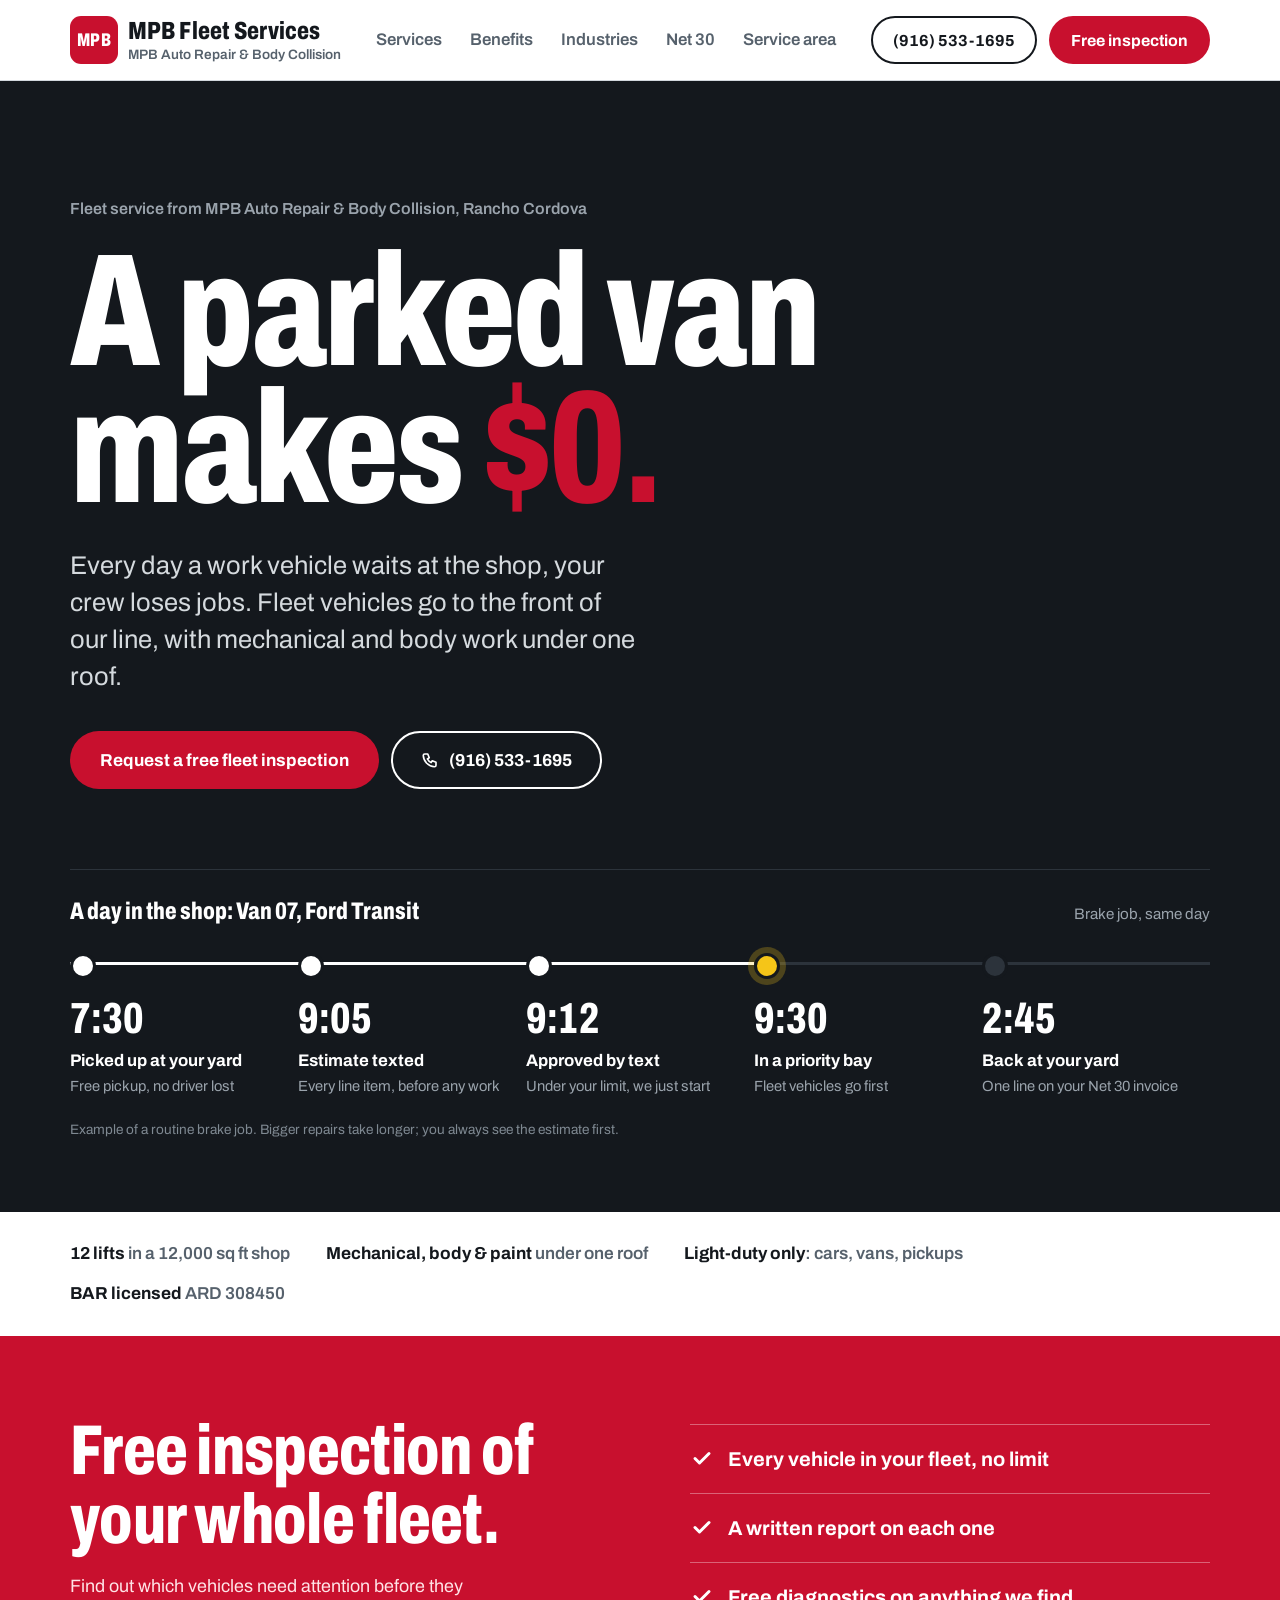
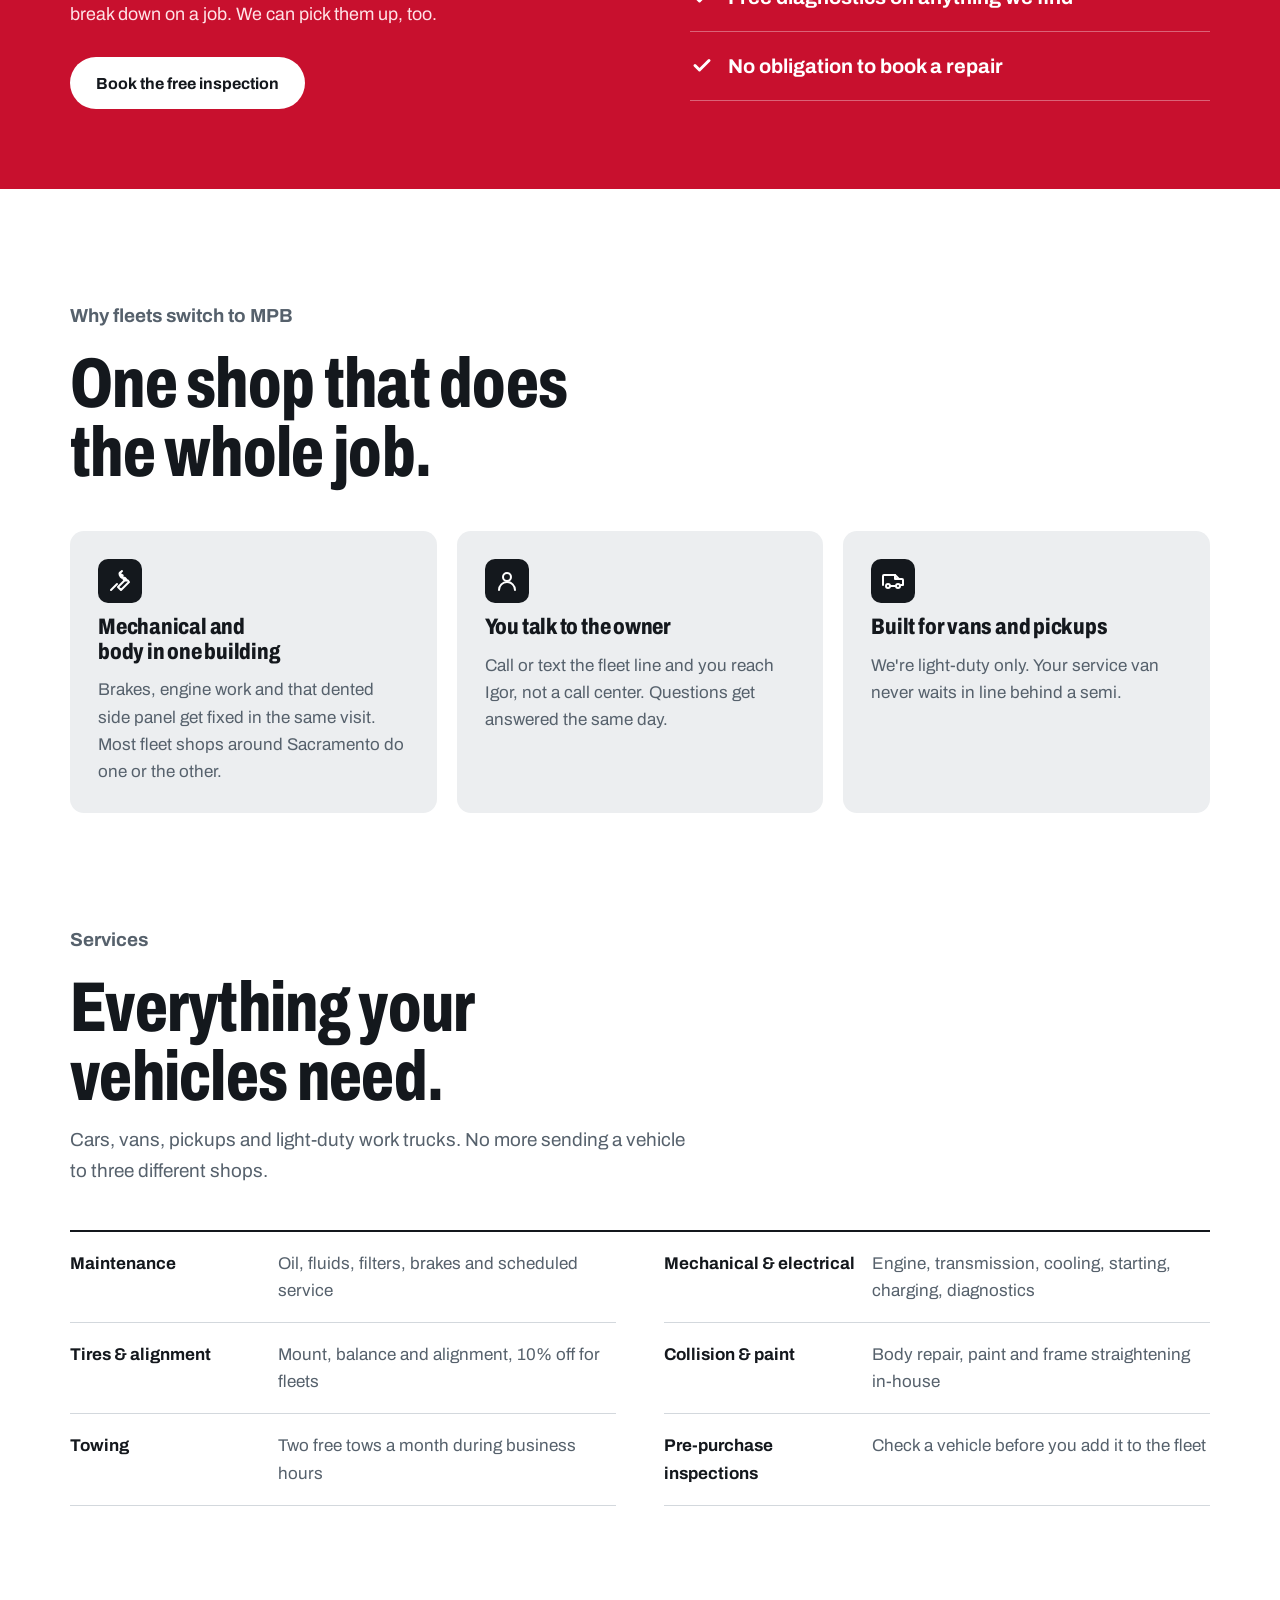
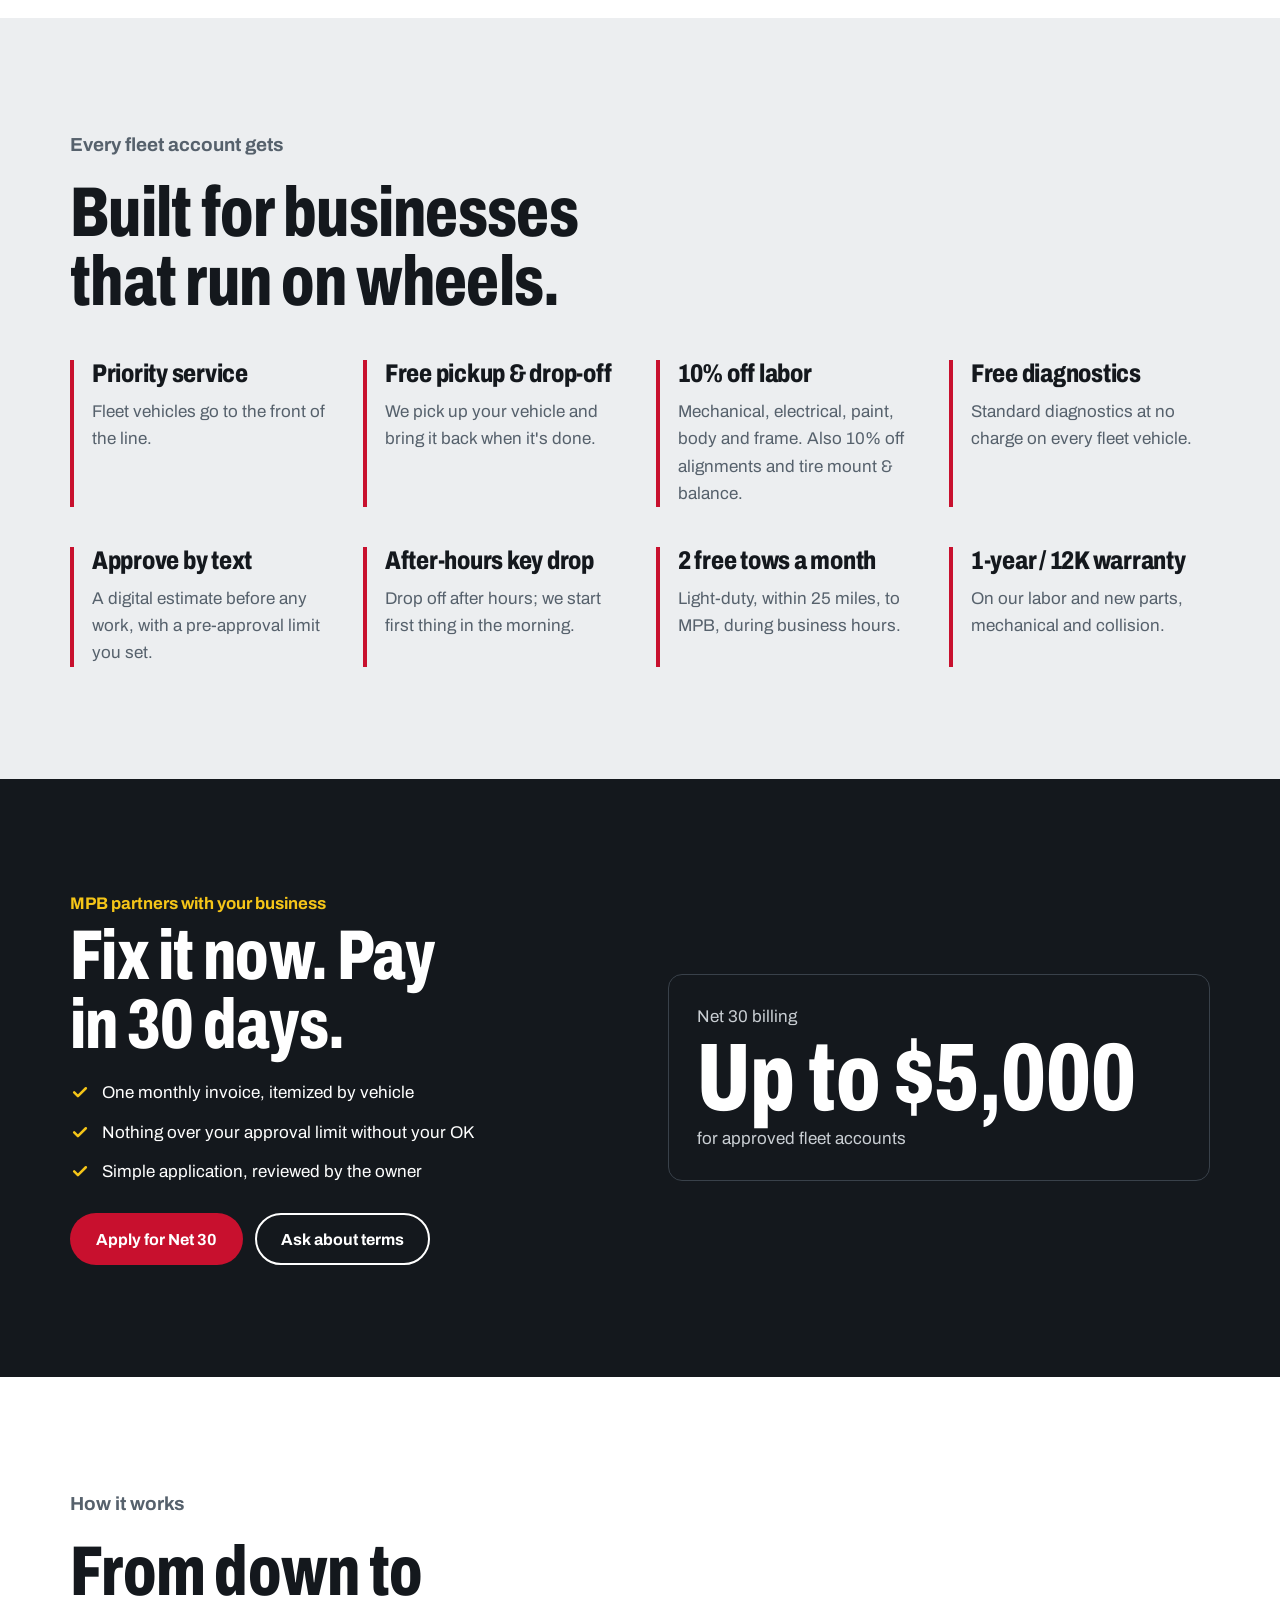
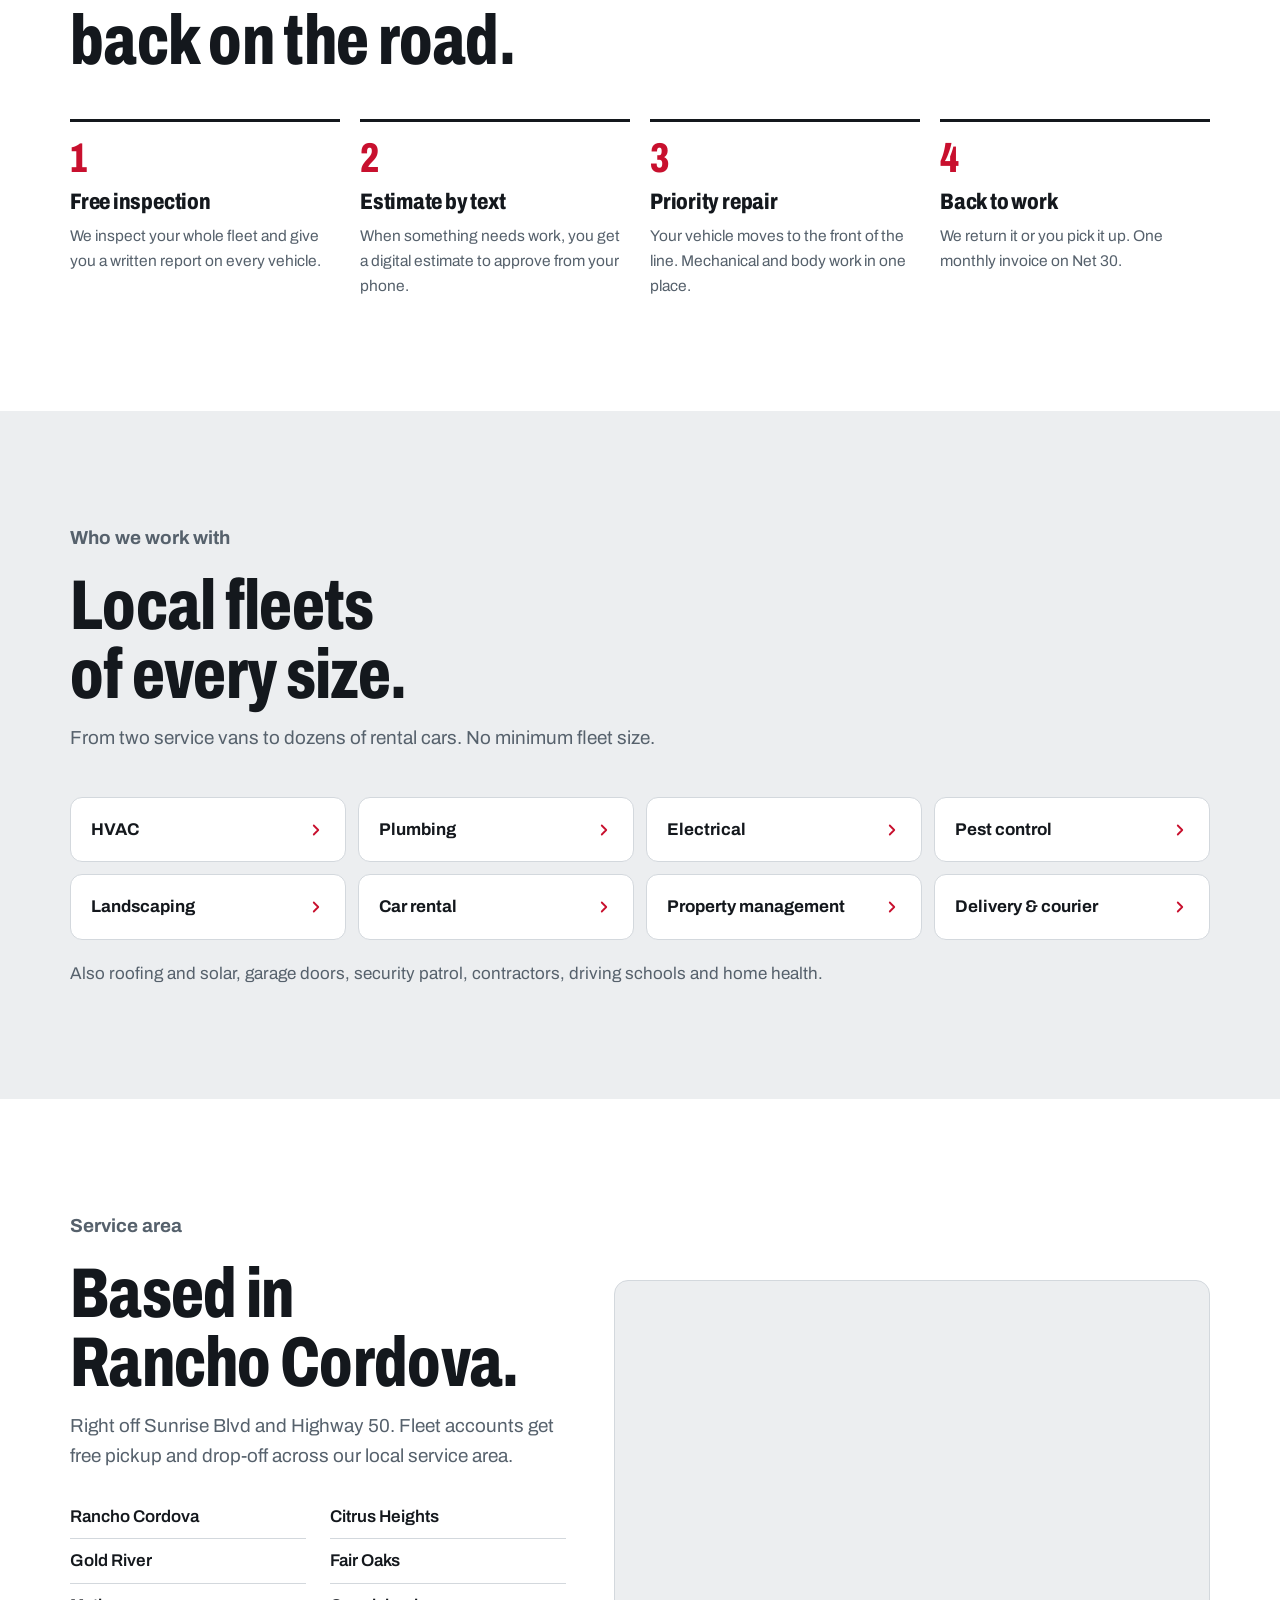
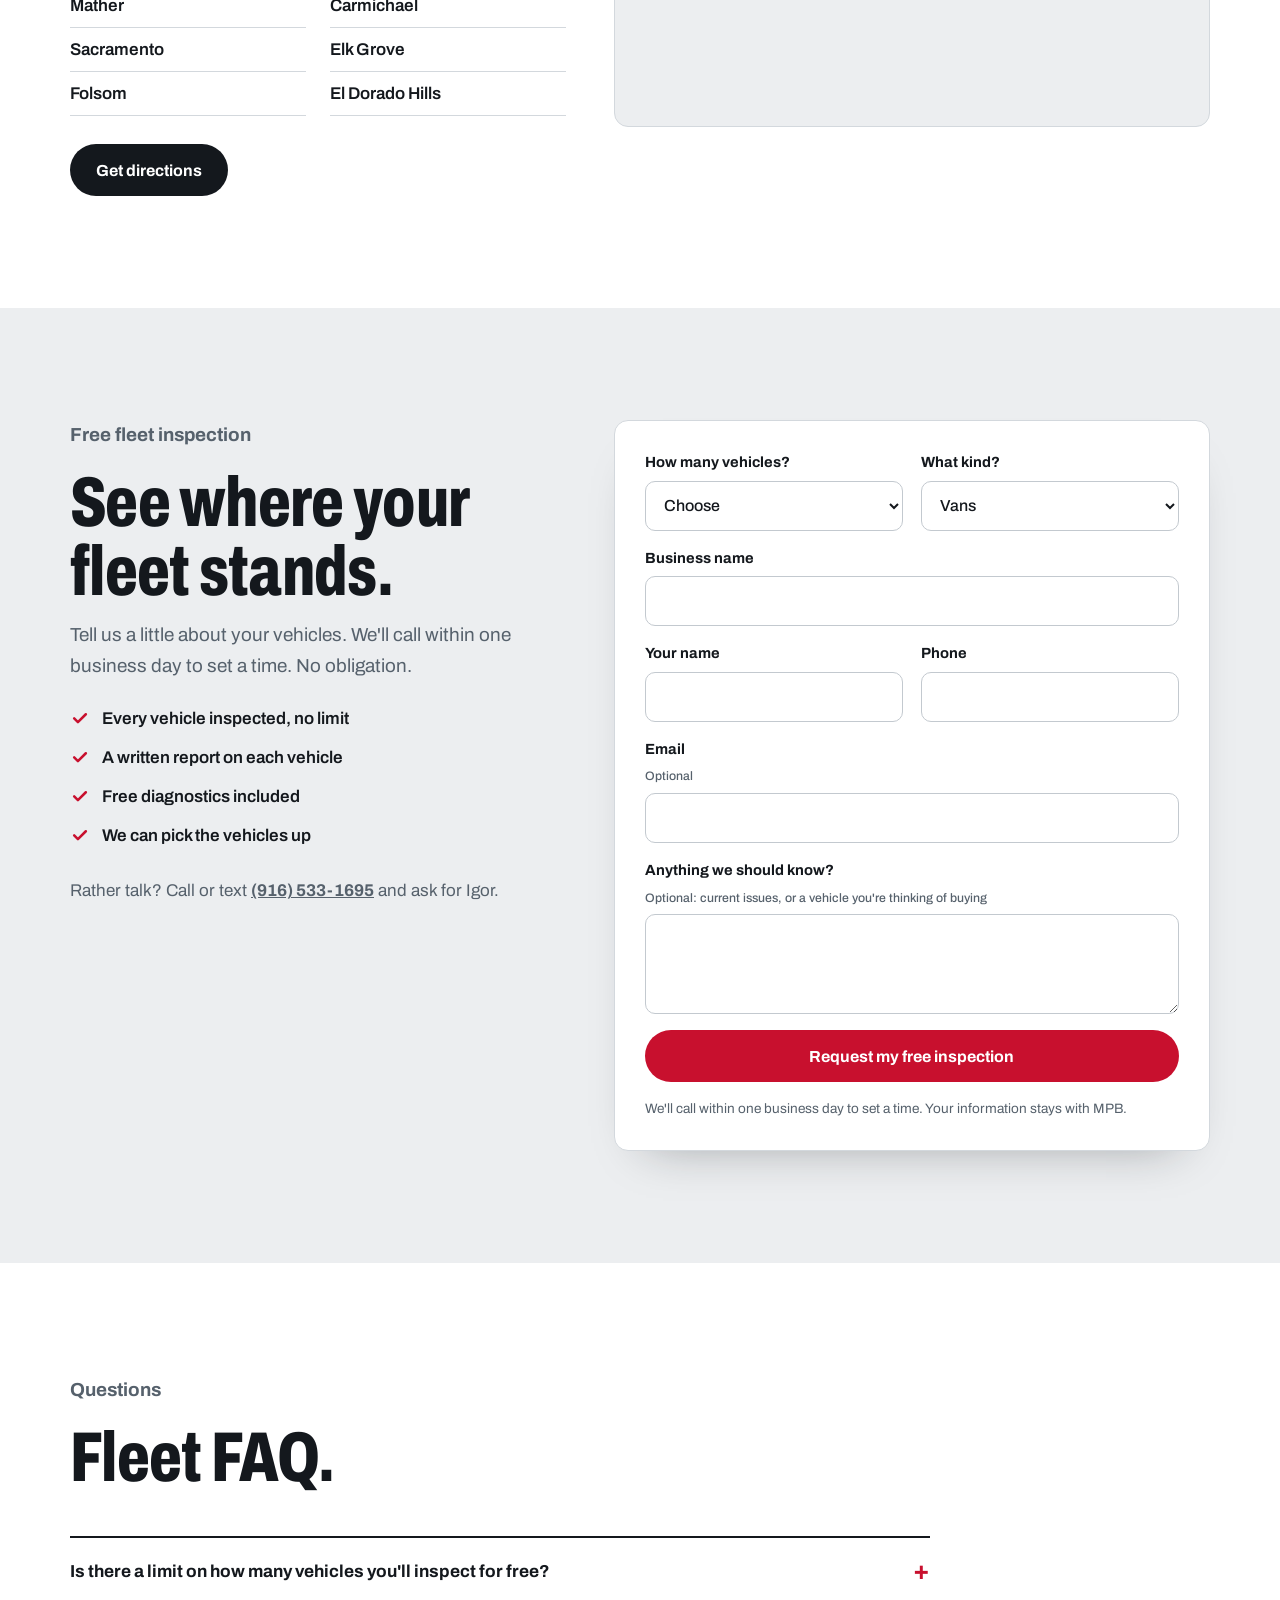
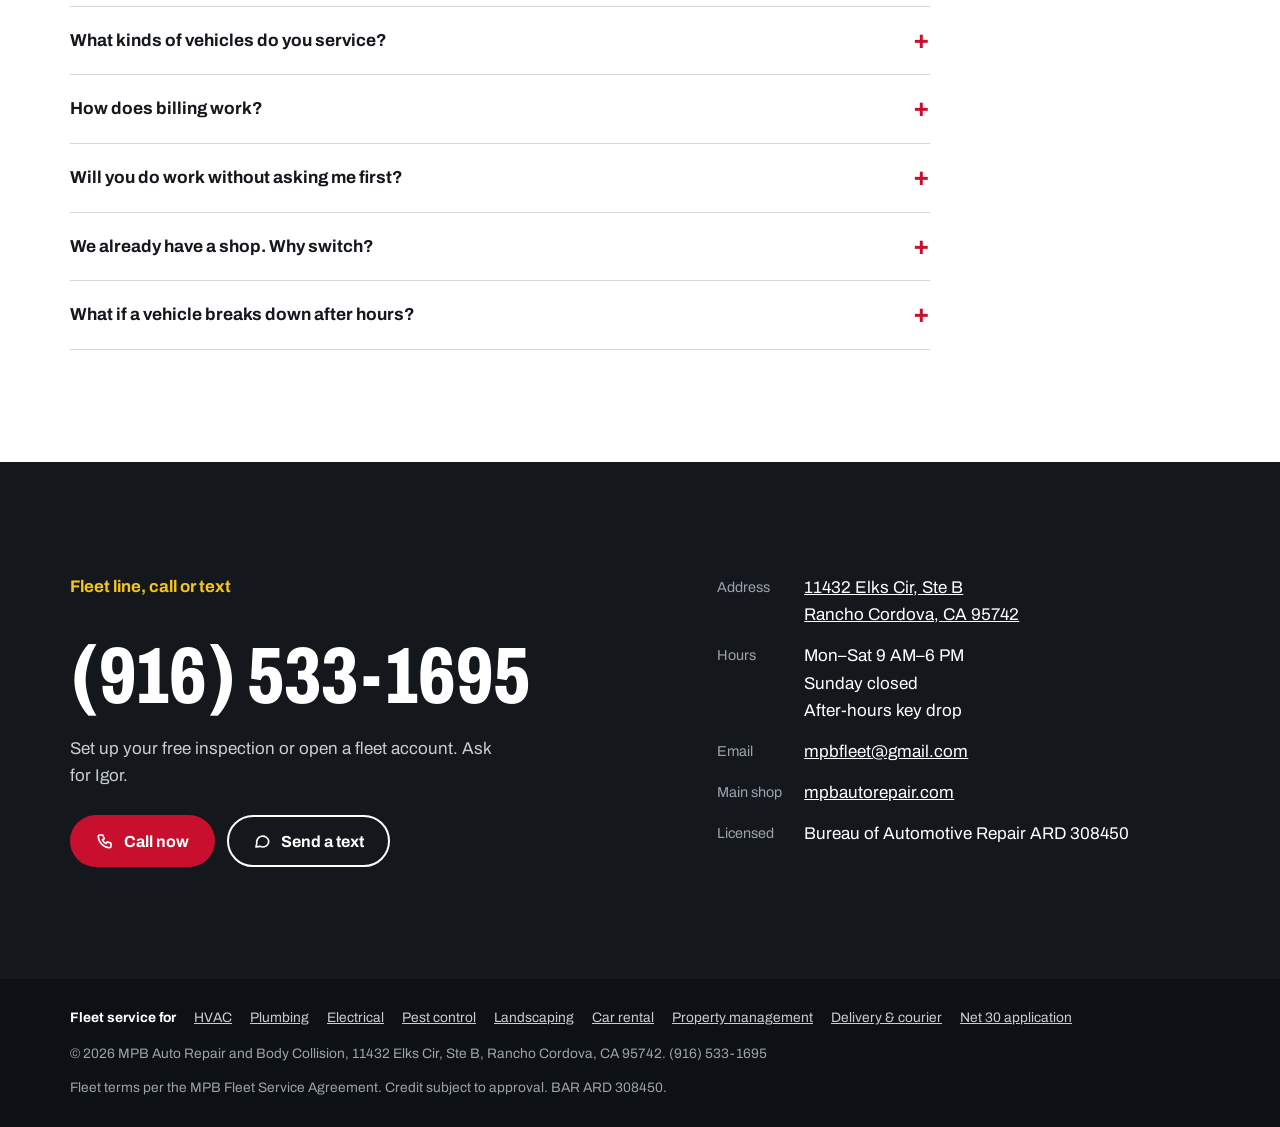
==== commit ca6a83df: "Bigger, bolder hero and header; dark hero with shop-day timeline; less form-like sections Co-Authore" ====
--- a/index.html
+++ b/index.html
@@ -37,22 +37,17 @@
 <main id="top">
   <div class="hero">
     <div class="wrap">
-      <div>
-        <p class="crumbs">Fleet service from MPB Auto Repair &amp; Body Collision, Rancho Cordova</p>
-        <h1>A parked van makes $0.</h1>
-        <p class="lede">Every day a work vehicle waits at the shop, your crew loses jobs. Fleet vehicles go to the front of our line, with mechanical and body work under one roof.</p>
-        <div class="cta">
-          <a class="btn red" href="#request">Request a free fleet inspection</a>
-          <a class="btn line" href="tel:+19165331695"><svg viewBox="0 0 24 24" fill="none" stroke="currentColor" stroke-width="2.2" stroke-linecap="round" stroke-linejoin="round" aria-hidden="true"><path d="M5 4h4l2 5-2.5 1.5a11 11 0 0 0 5 5L15 13l5 2v4a2 2 0 0 1-2 2A16 16 0 0 1 3 6a2 2 0 0 1 2-2"/></svg>(916) 533-1695</a>
-        </div>
-      </div>
-      <div>
-        <div class="board" role="img" aria-label="Example: how a fleet vehicle moves through MPB in one day, from pickup at 7:30 AM to back at your yard at 2:45 PM.">
-          <header><div><b>Van 07</b><span>Ford Transit 250 service van</span></div><span class="plate">Fleet</span></header>
-          <ol><li class="done"><span class="dot"><svg viewBox="0 0 24 24" fill="none" stroke="#fff" stroke-width="3" stroke-linecap="round" stroke-linejoin="round" aria-hidden="true"><path d="M5 12.5l4.5 4.5L19 7.5"/></svg></span><span><strong>Picked up at your yard</strong><small>Free pickup, so no driver loses the morning</small></span><time>7:30 AM</time></li><li class="done"><span class="dot"><svg viewBox="0 0 24 24" fill="none" stroke="#fff" stroke-width="3" stroke-linecap="round" stroke-linejoin="round" aria-hidden="true"><path d="M5 12.5l4.5 4.5L19 7.5"/></svg></span><span><strong>Inspected, estimate texted</strong><small>Every line item, before any work starts</small></span><time>9:05 AM</time></li><li class="done"><span class="dot"><svg viewBox="0 0 24 24" fill="none" stroke="#fff" stroke-width="3" stroke-linecap="round" stroke-linejoin="round" aria-hidden="true"><path d="M5 12.5l4.5 4.5L19 7.5"/></svg></span><span><strong>Approved by text</strong><small>Under your pre-approval limit, we just start</small></span><time>9:12 AM</time></li><li class="now"><span class="dot"><svg viewBox="0 0 24 24" fill="none" stroke="#fff" stroke-width="3" stroke-linecap="round" stroke-linejoin="round" aria-hidden="true"><path d="M5 12.5l4.5 4.5L19 7.5"/></svg></span><span><strong>In a priority bay</strong><small>Fleet vehicles go to the front of the line</small></span><time>9:30 AM</time></li><li class=""><span class="dot"><svg viewBox="0 0 24 24" fill="none" stroke="#fff" stroke-width="3" stroke-linecap="round" stroke-linejoin="round" aria-hidden="true"><path d="M5 12.5l4.5 4.5L19 7.5"/></svg></span><span><strong>Back at your yard</strong><small>One line on your monthly Net 30 invoice</small></span><time>2:45 PM</time></li></ol>
-          <footer>Back on the road the same day <span>Brake job example</span></footer>
-        </div>
-        <p class="board-note">Example of a routine brake job. Bigger repairs take longer; you always see the estimate first.</p>
+      <p class="crumbs">Fleet service from MPB Auto Repair &amp; Body Collision, Rancho Cordova</p>
+      <h1>A parked van makes <em>$0.</em></h1>
+      <p class="lede">Every day a work vehicle waits at the shop, your crew loses jobs. Fleet vehicles go to the front of our line, with mechanical and body work under one roof.</p>
+      <div class="cta">
+        <a class="btn red" href="#request">Request a free fleet inspection</a>
+        <a class="btn line" href="tel:+19165331695"><svg viewBox="0 0 24 24" fill="none" stroke="currentColor" stroke-width="2.2" stroke-linecap="round" stroke-linejoin="round" aria-hidden="true"><path d="M5 4h4l2 5-2.5 1.5a11 11 0 0 0 5 5L15 13l5 2v4a2 2 0 0 1-2 2A16 16 0 0 1 3 6a2 2 0 0 1 2-2"/></svg>(916) 533-1695</a>
+      </div>
+      <div class="day" role="img" aria-label="Example: one fleet vehicle's day at MPB, picked up at 7:30 AM and back at your yard at 2:45 PM.">
+        <div class="day-head"><b>A day in the shop: Van 07, Ford Transit</b><span>Brake job, same day</span></div>
+        <ol><li class="done"><time>7:30</time><span><strong>Picked up at your yard</strong><small>Free pickup, no driver lost</small></span></li><li class="done"><time>9:05</time><span><strong>Estimate texted</strong><small>Every line item, before any work</small></span></li><li class="done"><time>9:12</time><span><strong>Approved by text</strong><small>Under your limit, we just start</small></span></li><li class="now"><time>9:30</time><span><strong>In a priority bay</strong><small>Fleet vehicles go first</small></span></li><li class=""><time>2:45</time><span><strong>Back at your yard</strong><small>One line on your Net 30 invoice</small></span></li></ol>
+        <p class="day-note">Example of a routine brake job. Bigger repairs take longer; you always see the estimate first.</p>
       </div>
     </div>
   </div>
@@ -225,7 +220,7 @@
   <a class="btn red" href="/#request">Free inspection</a>
 </nav>
 <script>
-(function(){var b=document.querySelector('.board');if(!b)return;var li=[].slice.call(b.querySelectorAll('li'));
+(function(){var b=document.querySelector('.day');if(!b)return;var li=[].slice.call(b.querySelectorAll('li'));
 if(matchMedia('(prefers-reduced-motion: reduce)').matches){li.forEach(function(l){l.classList.add('on')});return}
 li.forEach(function(l,i){setTimeout(function(){l.classList.add('on')},350+i*420)})})();
 </script>
--- a/styles.css
+++ b/styles.css
@@ -16,14 +16,14 @@
 .wrap{max-width:var(--wrap);margin:0 auto;padding-inline:20px}
 h1,h2,h3{font-family:var(--display);font-stretch:72%;font-weight:800;line-height:.98;margin:0;letter-spacing:-.01em;text-wrap:balance}
 h1{font-size:clamp(3rem,9.5vw,7.25rem);line-height:.9}
-h2{font-size:clamp(2.1rem,4.8vw,3.5rem)}
+h2{font-size:clamp(2.6rem,6vw,4.4rem)}
 h3{font-size:1.4rem;line-height:1.1;font-stretch:80%}
 p{margin:0}
 .lede{font-size:1.2rem;color:var(--steel);max-width:40ch}
-.kicker{font-weight:700;color:var(--red);font-size:.98rem;margin-bottom:12px}
-section{padding-block:clamp(64px,9vw,112px);scroll-margin-top:72px}
+.kicker{font-weight:700;color:var(--red);font-size:1.05rem;margin-bottom:4px}
+section{padding-block:clamp(64px,9vw,112px);scroll-margin-top:84px}
 .head{display:flex;flex-direction:column;gap:14px;margin-bottom:44px;max-width:62ch}
-.head p{color:var(--steel);font-size:1.08rem}
+.head p{color:var(--steel);font-size:1.18rem}
 
 /* buttons */
 .btn{display:inline-flex;align-items:center;justify-content:center;gap:10px;min-height:52px;padding:12px 24px;border-radius:999px;font:700 1rem var(--body);text-decoration:none;border:2px solid transparent;cursor:pointer;white-space:nowrap;transition:background .15s,color .15s,border-color .15s}
@@ -38,14 +38,14 @@
 
 /* header */
 .top{position:sticky;top:0;z-index:20;background:rgba(255,255,255,.94);backdrop-filter:blur(10px);-webkit-backdrop-filter:blur(10px);border-bottom:1px solid var(--line)}
-.top .wrap{display:flex;align-items:center;justify-content:space-between;gap:20px;min-height:68px}
+.top .wrap{display:flex;align-items:center;justify-content:space-between;gap:20px;min-height:80px}
 .brand{display:flex;align-items:center;gap:10px;text-decoration:none;white-space:nowrap}
-.brand .mark{width:38px;height:38px;border-radius:9px;background:var(--red);color:#fff;display:grid;place-items:center;font:800 .95rem var(--display);font-stretch:70%;letter-spacing:.02em}
-.brand b{font:800 1.2rem var(--display);font-stretch:75%;letter-spacing:.005em}
-.brand small{display:block;font-size:.75rem;color:var(--steel);font-weight:600;line-height:1.1}
-.nav{display:flex;gap:26px;font-weight:600;font-size:.95rem}
+.brand .mark{width:48px;height:48px;border-radius:11px;background:var(--red);color:#fff;display:grid;place-items:center;font:800 1.15rem var(--display);font-stretch:70%;letter-spacing:.02em}
+.brand b{font:800 1.55rem var(--display);font-stretch:75%;letter-spacing:.005em}
+.brand small{display:block;font-size:.85rem;color:var(--steel);font-weight:600;line-height:1.1}
+.nav{display:flex;gap:28px;font-weight:600;font-size:1.05rem}
 .nav a{text-decoration:none;color:var(--steel)}.nav a:hover{color:var(--ink)}
-.top .btn{min-height:44px;padding:8px 18px;font-size:.95rem}
+.top .btn{min-height:48px;padding:10px 20px;font-size:1rem}
 @media (max-width:960px){.nav{display:none}}
 @media (max-width:760px){.top .cta{display:none}}
 @media (max-width:400px){.brand small{display:none}}
@@ -58,41 +58,51 @@
   body{padding-bottom:84px}
 }
 
-/* hero */
-.hero{background:var(--concrete);border-bottom:1px solid var(--line)}
-.hero .wrap{display:grid;grid-template-columns:minmax(0,1.25fr) minmax(0,1fr);gap:56px;align-items:center;padding-block:clamp(48px,7vw,96px)}
-.hero .lede{margin:24px 0 32px}
-.hero h1 + .lede{margin-top:26px}
-.crumbs{font-size:.9rem;color:var(--steel);margin-bottom:18px}
-.crumbs a{color:var(--steel)}
-@media (max-width:900px){.hero .wrap{grid-template-columns:1fr;gap:40px}}
-
-/* the bay board: how one van moves through the shop */
-.board{background:var(--paper);border:1px solid var(--line);border-radius:var(--r);box-shadow:0 1px 0 var(--line),0 24px 48px -28px rgba(20,24,29,.35);overflow:hidden}
-.board header{display:flex;justify-content:space-between;align-items:flex-start;gap:12px;padding:18px 22px;border-bottom:1px solid var(--line)}
-.board header b{display:block;font:800 1.35rem var(--display);font-stretch:75%}
-.board header span{font-size:.88rem;color:var(--steel)}
-.plate{border:2px solid var(--ink);border-radius:6px;padding:2px 8px;font:700 .82rem var(--body);letter-spacing:.08em;white-space:nowrap}
-.board ol{list-style:none;margin:0;padding:8px 22px 10px}
-.board li{display:grid;grid-template-columns:28px minmax(0,1fr) auto;gap:12px;align-items:center;padding:12px 0;border-bottom:1px dashed var(--line)}
-.board li:last-child{border-bottom:0}
-.board .dot{width:24px;height:24px;border-radius:50%;border:2px solid var(--line);display:grid;place-items:center;background:#fff}
-.board .dot svg{width:13px;height:13px;opacity:0}
-.board li.done .dot{background:var(--ink);border-color:var(--ink)}
-.board li.done .dot svg{opacity:1}
-.board li.now .dot{border-color:var(--ink);background:var(--safety)}
-.board li strong{display:block;font-weight:700;line-height:1.3}
-.board li small{color:var(--steel);font-size:.86rem;line-height:1.35;display:block}
-.board time{font-variant-numeric:tabular-nums;font-weight:700;font-size:.95rem}
-.board footer{display:flex;justify-content:space-between;gap:12px;align-items:center;padding:14px 22px;background:var(--ink);color:#fff;font-weight:700}
-.board footer span{color:#c9ced3;font-weight:500;font-size:.85rem}
-.board-note{font-size:.85rem;color:var(--steel);margin-top:10px;text-align:right}
-/* one orchestrated load moment: the steps tick in once */
-.js .board li{opacity:.35;transition:opacity .35s}
-.js .board li.on{opacity:1}
+/* hero: dark, big type */
+.hero{background:var(--ink);color:#fff;position:relative;overflow:hidden}
+.hero .wrap{padding-block:clamp(56px,9vw,120px) clamp(40px,6vw,72px)}
+.hero h1{font-size:clamp(4.3rem,18vw,10rem);line-height:.86;letter-spacing:-.015em;max-width:12ch}
+.hero h1 em{font-style:normal;color:var(--red)}
+.hero .lede{color:#d5dade;font-size:clamp(1.3rem,2.4vw,1.6rem);line-height:1.45;max-width:38ch;margin:28px 0 36px}
+.hero .btn{min-height:58px;padding:14px 28px;font-size:1.08rem}
+.hero .btn.line{border-color:#fff;color:#fff}.hero .btn.line:hover{background:#fff;color:var(--ink)}
+.crumbs{font-size:1rem;color:#9aa3ac;margin-bottom:22px;font-weight:600}
+.crumbs a{color:#c9ced3}
+.page-hero h1{font-size:clamp(3.2rem,11vw,7.5rem);max-width:16ch}
+.msg h1{color:#fff}
+
+/* the shop-day timeline (one van, one day) */
+.day{border-top:1px solid #2c333b;margin-top:clamp(48px,7vw,80px);padding-top:28px}
+.day-head{display:flex;justify-content:space-between;align-items:baseline;gap:16px;flex-wrap:wrap;margin-bottom:26px}
+.day-head b{font:800 1.5rem var(--display);font-stretch:75%}
+.day-head span{color:#9aa3ac;font-size:.95rem}
+.day ol{list-style:none;margin:0;padding:0;display:grid;grid-template-columns:repeat(5,minmax(0,1fr));gap:0;position:relative}
+.day ol::before{content:"";position:absolute;left:0;right:0;top:9px;height:3px;background:#2c333b}
+.day li{position:relative;padding-right:18px}
+.day li::before{content:"";display:block;width:20px;height:20px;border-radius:50%;background:#2c333b;border:3px solid var(--ink);position:relative;z-index:1;margin-bottom:18px}
+.day li.done::before{background:#fff}
+.day li.now::before{background:var(--safety);box-shadow:0 0 0 6px rgba(245,197,24,.25)}
+.day li.done::after{content:"";position:absolute;left:0;right:0;top:9px;height:3px;background:#fff}
+.day li:last-child.done::after{right:auto}
+.day time{display:block;font:800 clamp(1.9rem,3.4vw,2.8rem)/1 var(--display);font-stretch:70%;font-variant-numeric:tabular-nums}
+.day strong{display:block;font-size:1.05rem;margin-top:10px;line-height:1.3}
+.day small{display:block;color:#9aa3ac;font-size:.92rem;margin-top:4px;line-height:1.4}
+.day-note{color:#7f8992;font-size:.85rem;margin-top:22px}
+.js .day li{opacity:.25;transition:opacity .4s}
+.js .day li.on{opacity:1}
+@media (max-width:860px){
+  .day ol{grid-template-columns:1fr;gap:22px}
+  .day ol::before{left:9px;right:auto;top:6px;bottom:6px;width:3px;height:auto}
+  .day li{display:grid;grid-template-columns:20px auto minmax(0,1fr);column-gap:16px;padding:0;align-items:start}
+  .day li::before{margin:6px 0 0}
+  .day li.done::after{display:none}
+  .day time{font-size:1.9rem;grid-column:2;min-width:4.6ch}
+  .day li span{grid-column:3}
+  .day strong{margin-top:2px}
+}
 
 /* shop facts line */
-.facts{display:flex;flex-wrap:wrap;gap:10px 28px;padding-block:22px;font-weight:600;color:var(--steel)}
+.facts{display:flex;flex-wrap:wrap;gap:12px 36px;padding-block:28px;font-weight:600;color:var(--steel);font-size:1.08rem}
 .facts b{color:var(--ink)}
 
 /* free inspection offer */
@@ -101,8 +111,8 @@
 .offer h2{font-size:clamp(2.4rem,6vw,4.4rem)}
 .offer p{color:#ffe3e7;font-size:1.12rem;margin:18px 0 28px;max-width:44ch}
 .offer ul{list-style:none;margin:0;padding:0;display:grid;gap:12px}
-.offer li{display:flex;gap:14px;align-items:flex-start;background:rgba(0,0,0,.14);border-radius:12px;padding:16px 18px;font-weight:600}
-.offer li svg{width:22px;height:22px;flex:none;margin-top:2px}
+.offer ul{gap:0}.offer li{display:flex;gap:14px;align-items:flex-start;border-top:1px solid rgba(255,255,255,.35);padding:18px 0;font-weight:700;font-size:1.25rem}.offer li:last-child{border-bottom:1px solid rgba(255,255,255,.35)}
+.offer li svg{width:24px;height:24px;flex:none;margin-top:3px}
 @media (max-width:860px){.offer .wrap{grid-template-columns:1fr;gap:32px}}
 
 /* why: three differentiators, big */
@@ -122,12 +132,12 @@
 
 /* benefits */
 .benefits{background:var(--concrete)}
-.ben{display:grid;grid-template-columns:repeat(4,minmax(0,1fr));gap:2px;background:var(--line);border:2px solid var(--line);border-radius:var(--r);overflow:hidden}
-.ben div{background:var(--paper);padding:24px;display:flex;flex-direction:column;gap:8px;min-width:0}
-.ben h3{font-size:1.3rem}
-.ben p{color:var(--steel);font-size:.97rem}
+.ben{display:grid;grid-template-columns:repeat(4,minmax(0,1fr));gap:40px 32px}
+.ben div{display:flex;flex-direction:column;gap:10px;min-width:0;border-left:4px solid var(--red);padding-left:18px}
+.ben h3{font-size:1.6rem}
+.ben p{color:var(--steel)}
 @media (max-width:980px){.ben{grid-template-columns:repeat(2,minmax(0,1fr))}}
-@media (max-width:480px){.ben{grid-template-columns:1fr}}
+@media (max-width:480px){.ben{grid-template-columns:1fr;gap:28px}}
 
 /* Net 30 */
 .credit{background:var(--ink);color:#fff}
